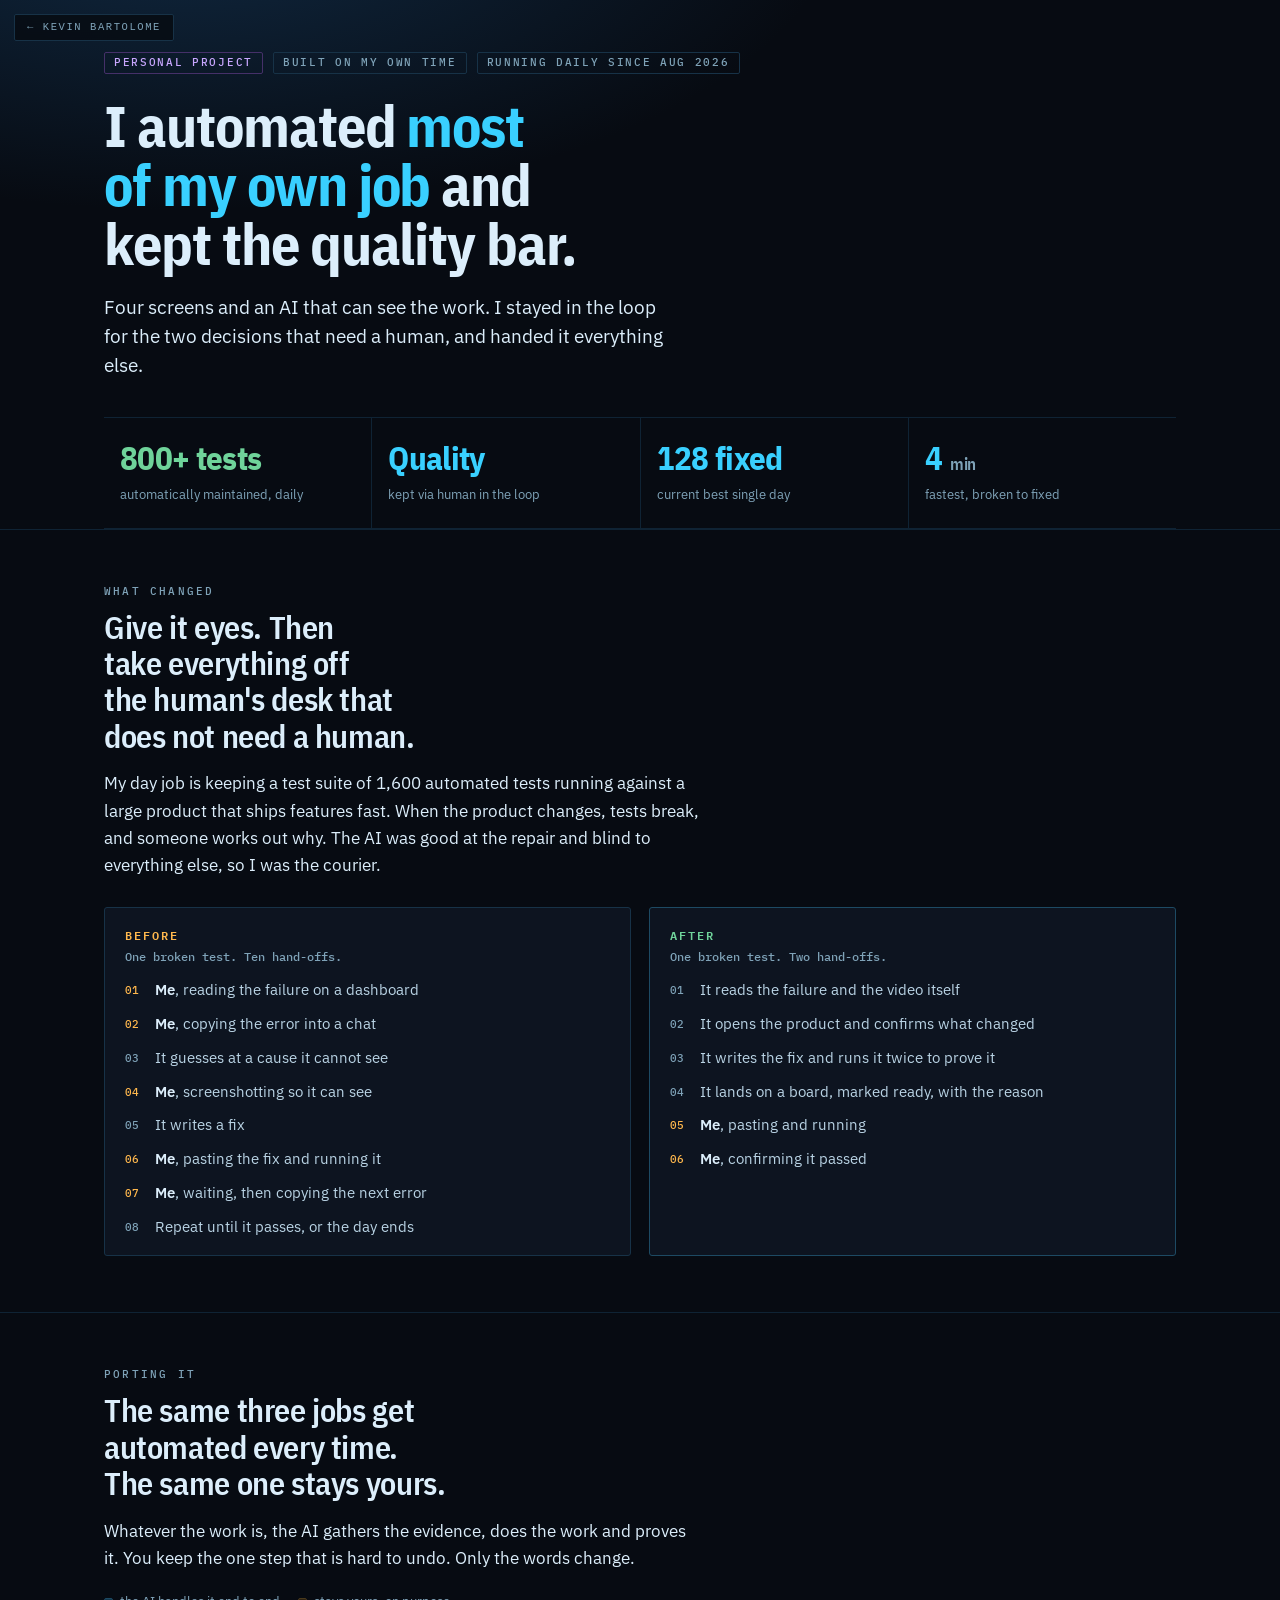
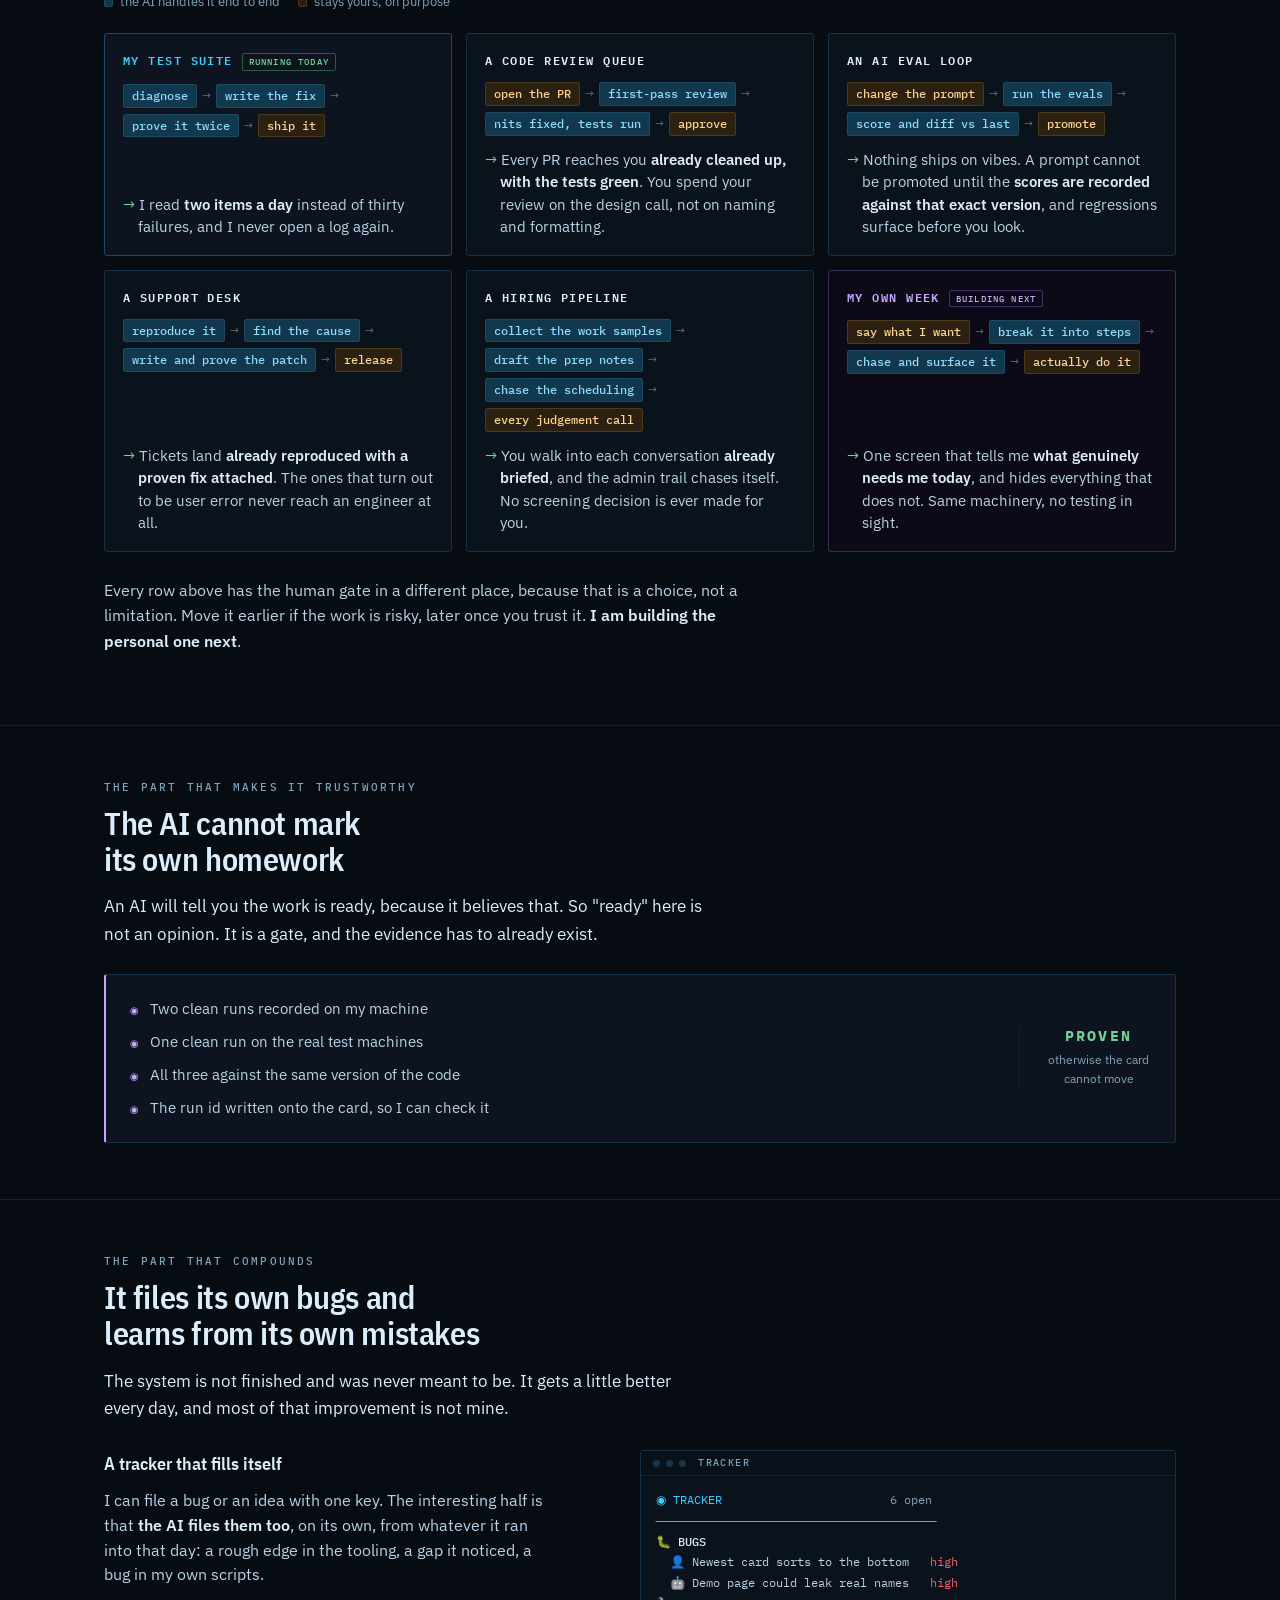
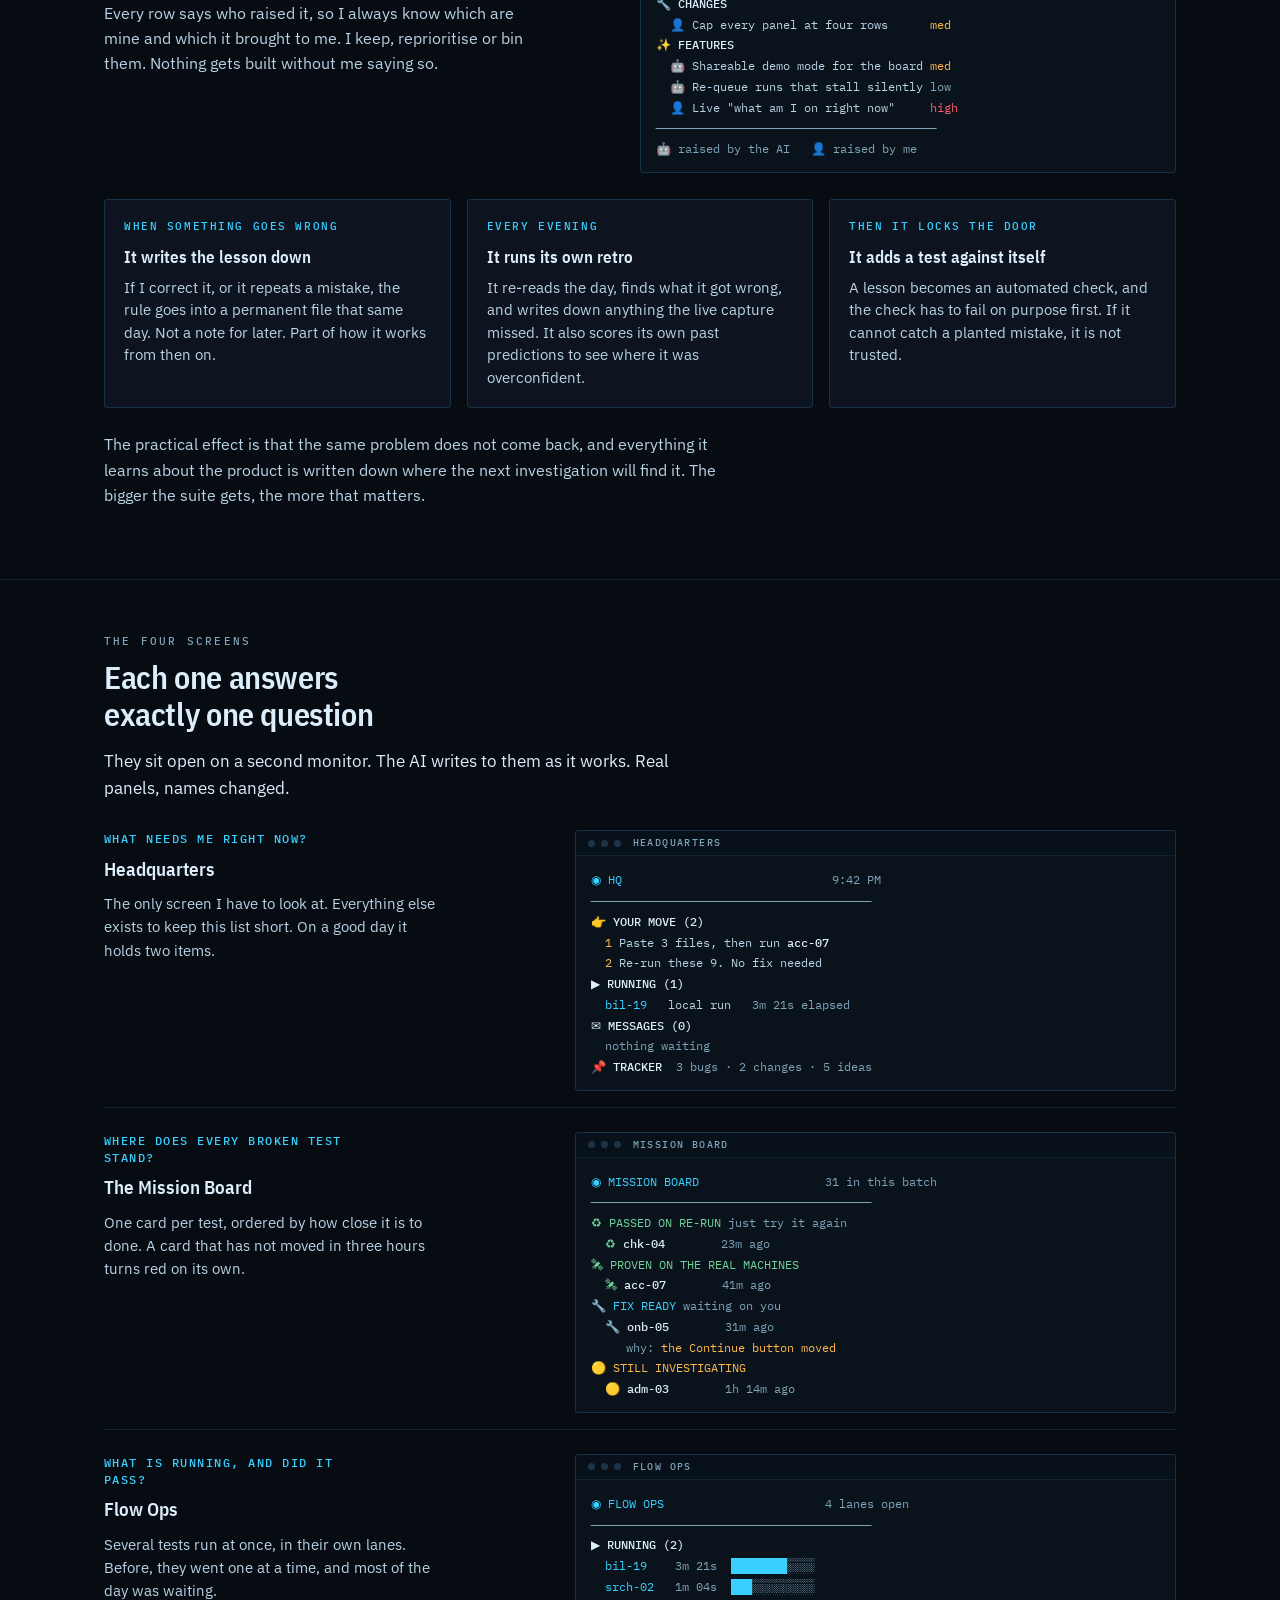
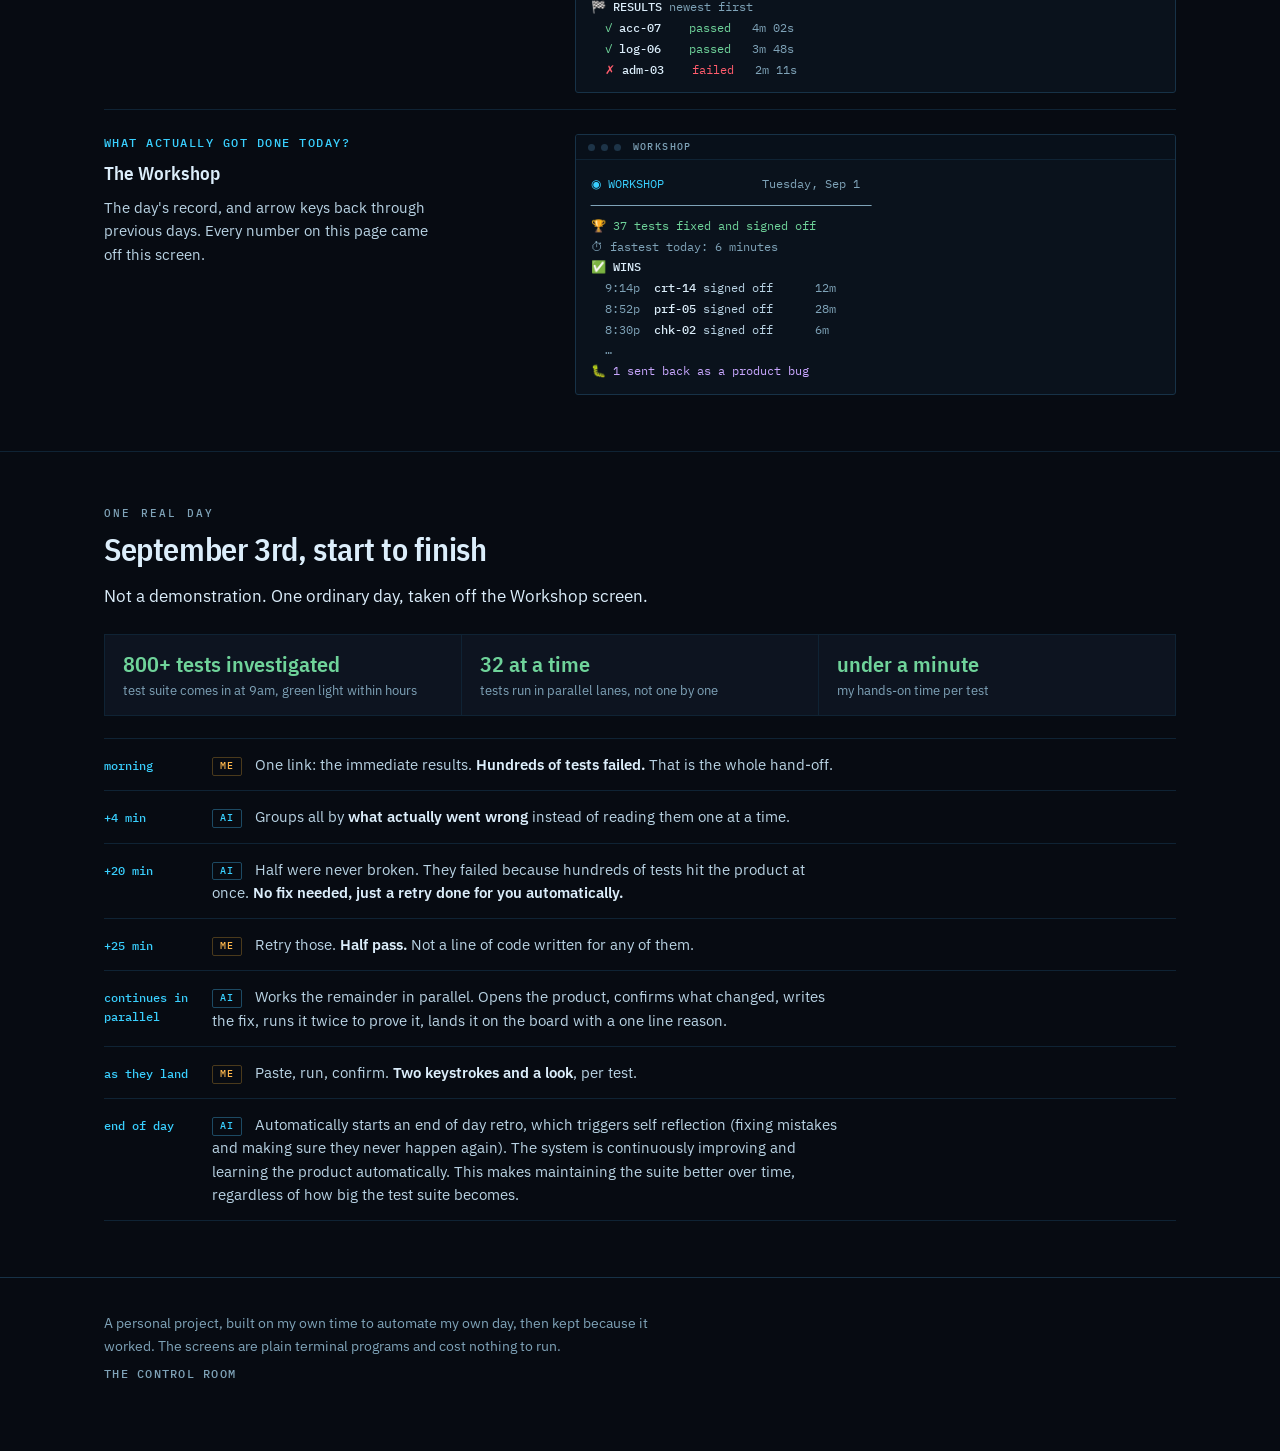
==== control-room/index.html @ 82ce994a "Add files via upload" ====
<!doctype html>
<html lang="en">
<head>
<meta charset="utf-8">
<meta name="viewport" content="width=device-width,initial-scale=1">
<meta name="description" content="How Kevin Bartolome automated most of his daily work with an AI while keeping a human gate on quality.">
<title>The Control Room</title>
<link rel="preconnect" href="https://fonts.googleapis.com">
<link rel="preconnect" href="https://fonts.gstatic.com" crossorigin>
<link rel="stylesheet" href="https://fonts.googleapis.com/css2?family=IBM+Plex+Mono:wght@400;500;600&family=IBM+Plex+Sans+Condensed:wght@500;600;700&family=IBM+Plex+Sans:wght@400;500;600&display=swap">
<style>
:root{
  --ground:#070b12; --panel:#0d1420; --panel2:#0a121c; --line:#173247; --line2:#0f2334;
  --cyan:#39d0ff; --fg:#dceefb; --body:#b9d3e4; --dim:#7fa3b8;
  --green:#6fd39a; --amber:#ffb84d; --red:#ff5c6c; --violet:#c9a7ff;
  --display:"IBM Plex Sans Condensed","Segoe UI Semibold",system-ui,sans-serif;
  --sans:"IBM Plex Sans","Segoe UI",system-ui,sans-serif;
  --mono:"IBM Plex Mono",ui-monospace,Consolas,monospace;
  --wide:1120px;
}
*{box-sizing:border-box}
@media (prefers-reduced-motion:reduce){*{animation:none!important;transition:none!important}}
body{margin:0; background:var(--ground); color:var(--body); font:400 16px/1.6 var(--sans);
  background-image:radial-gradient(1100px 500px at 14% -10%,#102942 0%,rgba(7,11,18,0) 60%);
  background-repeat:no-repeat; background-attachment:fixed; -webkit-font-smoothing:antialiased}
.wide{max-width:var(--wide); margin-inline:auto; padding-inline:24px}
h1,h2,h3{font-family:var(--display); color:var(--fg); margin:0; text-wrap:balance}
a{color:var(--cyan)} a:focus-visible{outline:2px solid var(--cyan); outline-offset:3px}
p{margin:0 0 14px; max-width:64ch}
strong{color:var(--fg); font-weight:600}

/* ---------- masthead ---------- */
.mast{padding:52px 0 0}
.tagrow{display:flex; flex-wrap:wrap; gap:10px; margin:0 0 22px}
.tag{font:500 10.5px/1.9 var(--mono); letter-spacing:.16em; text-transform:uppercase;
  border:1px solid var(--line); border-radius:2px; padding:0 9px; color:var(--dim)}
.tag.own{color:var(--violet); border-color:#453069}
h1{font-weight:700; font-size:clamp(36px,6.6vw,58px); line-height:1.02; letter-spacing:-.018em; max-width:19ch}
h1 em{font-style:normal; color:var(--cyan)}
.deck{margin:20px 0 0; font-size:18.5px; line-height:1.55; color:var(--fg); max-width:52ch}

/* ---------- headline numbers ---------- */
.figures{display:grid; grid-template-columns:repeat(4,1fr); gap:1px; margin:38px 0 0;
  background:var(--line2); border-block:1px solid var(--line2)}
.figures div{background:var(--ground); padding:22px 16px 24px}
.figures b{display:block; font:700 clamp(23px,2.9vw,33px)/1.08 var(--display); color:var(--cyan);
  font-variant-numeric:tabular-nums; letter-spacing:-.02em; text-wrap:balance}
.figures b i{font-style:normal; font-size:.5em; color:var(--dim); font-weight:600; margin-left:2px}
.figures span{display:block; margin-top:10px; font-size:12.5px; line-height:1.4; color:var(--dim); max-width:24ch}
.figures .hi b{color:var(--green)}

section{padding:56px 0; border-top:1px solid var(--line2)}
.kicker{font:500 11px/1 var(--mono); letter-spacing:.2em; text-transform:uppercase; color:var(--dim); margin:0 0 12px}
h2{font-weight:600; font-size:clamp(24px,3.5vw,32px); line-height:1.14; margin:0 0 16px; letter-spacing:-.012em; max-width:24ch}
.sub{font-size:17px; color:var(--fg); max-width:60ch; margin:0 0 4px}

/* ---------- relay ---------- */
.relay{display:grid; grid-template-columns:repeat(auto-fit,minmax(300px,1fr)); gap:18px; margin-top:28px}
.lane{border:1px solid var(--line); border-radius:3px; background:var(--panel); padding:18px 20px 6px; min-width:0}
.lane.now{border-color:#1d4a63}
.lane h3{font:600 12px/1.6 var(--mono); letter-spacing:.16em; text-transform:uppercase; margin:0}
.lane.then h3{color:var(--amber)} .lane.now h3{color:var(--green)}
.lane .tally{font:500 12px/1 var(--mono); color:var(--dim); margin:6px 0 16px}
ol.steps{list-style:none; margin:0; padding:0; counter-reset:s}
ol.steps li{counter-increment:s; display:block; padding:0 0 12px 30px; font-size:14.5px;
  line-height:1.5; text-indent:-30px}
ol.steps li::before{content:counter(s,decimal-leading-zero); display:inline-block; width:30px;
  text-indent:0; font:500 10.5px/1.5 var(--mono); color:var(--dim); vertical-align:1px}
ol.steps li.human::before{color:var(--amber)}
ol.steps li b{color:var(--fg); font-weight:600}

/* ---------- watchers ---------- */
.watchers{display:grid; gap:16px; margin-top:26px}
.watcher{display:grid; grid-template-columns:minmax(230px,.85fr) minmax(330px,1.15fr); gap:26px;
  align-items:start; border-top:1px solid var(--line2); padding-top:24px}
.watcher:first-child{border-top:0; padding-top:2px}
.wtext .q{font:500 11.5px/1.5 var(--mono); letter-spacing:.13em; text-transform:uppercase; color:var(--cyan); margin:0 0 6px}
.wtext h3{margin:0 0 8px; font-size:19px; font-weight:600}
.wtext p{font-size:15px; line-height:1.55; margin:0; color:var(--body); max-width:38ch}

.term{background:var(--panel2); border:1px solid var(--line); border-radius:3px; overflow:hidden; min-width:0}
.term .chrome{display:flex; align-items:center; gap:6px; padding:7px 12px; border-bottom:1px solid var(--line2); background:#08101a}
.term .dot{width:7px; height:7px; border-radius:50%; background:#1d3448}
.term .chrome span{margin-left:6px; font:500 10px/1 var(--mono); letter-spacing:.14em; text-transform:uppercase; color:var(--dim)}
.term pre{margin:0; padding:13px 15px; overflow-x:auto; font:400 12.2px/1.7 var(--mono); color:var(--body); white-space:pre}
.c{color:var(--cyan)} .g{color:var(--green)} .a{color:var(--amber)} .r{color:var(--red)}
.v{color:var(--violet)} .d{color:var(--dim)} .w{color:var(--fg); font-weight:500}

/* ---------- day ---------- */
.stat3{display:grid; grid-template-columns:repeat(3,1fr); gap:1px; background:var(--line2);
  border:1px solid var(--line2); margin:24px 0 6px}
.stat3 div{background:var(--panel); padding:16px 18px}
.stat3 b{display:block; font:600 22px/1.15 var(--display); color:var(--green); font-variant-numeric:tabular-nums; text-wrap:balance}
.stat3 span{display:block; margin-top:5px; font-size:12.5px; line-height:1.4; color:var(--dim)}
.day{margin-top:22px; border-top:1px solid var(--line2)}
.day .row{display:grid; grid-template-columns:88px 1fr; gap:20px; padding:14px 0;
  border-bottom:1px solid var(--line2); align-items:baseline}
.day time{font:500 12px/1.55 var(--mono); color:var(--cyan); font-variant-numeric:tabular-nums}
.day .what{font-size:15px; line-height:1.55; max-width:70ch}
.day .what b{color:var(--fg); font-weight:600}
.who{display:inline-block; font:500 9.5px/1.75 var(--mono); letter-spacing:.12em; text-transform:uppercase;
  border:1px solid var(--line); border-radius:2px; padding:0 7px; margin-right:9px; color:var(--dim); vertical-align:1px}
.who.k{color:var(--amber); border-color:#4a3a1c} .who.ai{color:var(--cyan); border-color:#1d4a63}

/* ---------- gate ---------- */
.gate{display:grid; grid-template-columns:1fr auto; gap:26px; align-items:center; margin-top:26px;
  border:1px solid var(--line); border-left:2px solid var(--violet); border-radius:3px;
  background:var(--panel); padding:22px 24px}
.gate ul{list-style:none; margin:0; padding:0; display:grid; gap:9px}
.gate li{display:flex; gap:11px; align-items:baseline; font-size:15px}
.gate li::before{content:"◉"; color:var(--violet); font-size:10px}
.gate .verdict{text-align:center; border-left:1px solid var(--line2); padding-left:26px}
.gate .verdict b{display:block; font:700 15px/1 var(--mono); letter-spacing:.14em; color:var(--green)}
.gate .verdict span{display:block; margin-top:8px; font-size:11.5px; color:var(--dim); max-width:15ch}

/* ---------- compounding loop ---------- */
.loop{display:grid; grid-template-columns:repeat(auto-fit,minmax(230px,1fr)); gap:16px; margin-top:26px}
.loop div{border:1px solid var(--line); border-radius:3px; background:var(--panel); padding:18px 19px; min-width:0}
.loop .n{font:500 10.5px/1.7 var(--mono); letter-spacing:.15em; text-transform:uppercase; color:var(--cyan); display:block; margin-bottom:8px}
.loop h3{font-size:16.5px; font-weight:600; margin:0 0 7px}
.loop p{font-size:14.5px; line-height:1.55; margin:0; max-width:none}
.split{display:grid; grid-template-columns:minmax(280px,1fr) minmax(340px,1.05fr); gap:26px; align-items:start; margin-top:28px}
.split .p p{font-size:15.5px; max-width:44ch}
.split .p p:last-child{margin-bottom:0}
.split .p h3{font-size:18px; font-weight:600; margin:0 0 9px}

/* ---------- porting cards ---------- */
.legend{display:flex; flex-wrap:wrap; gap:8px 18px; align-items:center; margin:20px 0 0;
  font-size:13px; color:var(--dim)}
.legend b{display:inline-flex; align-items:center; gap:7px; font-weight:400; color:var(--dim)}
.legend i{width:9px; height:9px; border-radius:2px; font-style:normal}
.legend .ai{background:#12384d; border:1px solid #1d4a63}
.legend .me{background:#2c2110; border:1px solid #4a3a1c}
.port{display:grid; grid-template-columns:repeat(auto-fit,minmax(320px,1fr)); gap:14px; margin-top:20px}
.pc{border:1px solid var(--line); border-radius:3px; background:var(--panel2);
  padding:17px 18px 16px; display:flex; flex-direction:column; gap:13px; min-width:0}
.pc.mine{background:var(--panel); border-color:#1d4a63}
.pc.plan{background:#0c0a16; border-color:#3a2b57}
.pc .role{display:flex; flex-wrap:wrap; align-items:baseline; gap:9px;
  font:600 12px/1.5 var(--mono); letter-spacing:.12em; text-transform:uppercase; color:var(--fg)}
.pc.mine .role{color:var(--cyan)} .pc.plan .role{color:var(--violet)}
.pc .badge{font:500 9px/1.75 var(--mono); letter-spacing:.13em; text-transform:uppercase;
  border-radius:2px; padding:0 6px; border:1px solid var(--line); color:var(--dim)}
.pc.mine .badge{color:var(--green); border-color:#2a5c45}
.pc.plan .badge{color:var(--violet); border-color:#453069}
.chain2{display:flex; flex-wrap:wrap; align-items:center; gap:6px 5px}
.chip{font:500 11.5px/1.9 var(--mono); border-radius:2px; padding:0 8px; white-space:nowrap}
.chip.ai{background:#12384d; border:1px solid #1d4a63; color:#8fdcff}
.chip.me{background:#2c2110; border:1px solid #4a3a1c; color:#ffd591}
.arw{color:var(--dim); font-size:11px; opacity:.7}
.gain{display:block; font-size:14.5px; line-height:1.55; color:var(--body); margin:auto 0 0;
  max-width:none; text-indent:-15px; padding-left:15px}
.gain::before{content:"\2192\00a0"; color:var(--green)}
.gain b{color:var(--fg); font-weight:600}

footer{border-top:1px solid var(--line); padding:34px 0 60px}
footer p{font-size:14px; color:var(--dim); max-width:70ch; margin:0 0 8px}
footer .sig{font:500 11.5px/1.6 var(--mono); letter-spacing:.11em; text-transform:uppercase}
@media (max-width:760px){
  .watcher{grid-template-columns:1fr; gap:14px} .wtext p{max-width:none}
  .figures{grid-template-columns:repeat(2,1fr)} section{padding:42px 0}
  .gate{grid-template-columns:1fr} .gate .verdict{border-left:0; border-top:1px solid var(--line2); padding:18px 0 0; text-align:left}
  .stat3{grid-template-columns:1fr} .day .row{grid-template-columns:74px 1fr; gap:14px}
  .split{grid-template-columns:1fr; gap:16px} .split .p p{max-width:none}
}
</style>
</head>
<body>
<a href="/" style="position:fixed;top:0;left:0;z-index:99;margin:14px;padding:7px 12px;font:500 10.5px/1 ui-monospace,Consolas,monospace;letter-spacing:.15em;text-transform:uppercase;color:#7fa3b8;background:rgba(7,11,18,.82);border:1px solid #173247;border-radius:2px;text-decoration:none;backdrop-filter:blur(6px)">&larr; Kevin Bartolome</a>
<header class="mast">
  <div class="wide">
    <div class="tagrow">
      <span class="tag own">Personal project</span>
      <span class="tag">Built on my own time</span>
      <span class="tag">Running daily since Aug 2026</span>
    </div>
    <h1>I automated <em>most of my own job</em> and kept the quality bar.</h1>
    <p class="deck">Four screens and an AI that can see the work. I stayed in the loop for the two
    decisions that need a human, and handed it everything else.</p>
    <div class="figures">
      <div class="hi"><b>800+ tests</b><span>automatically maintained, daily</span></div>
      <div><b>Quality</b><span>kept via human in the loop</span></div>
      <div><b>128 fixed</b><span>current best single day</span></div>
      <div><b>4 <i>min</i></b><span>fastest, broken to fixed</span></div>
    </div>
  </div>
</header>

<main>

<section>
  <div class="wide">
    <p class="kicker">What changed</p>
    <h2>Give it eyes. Then take everything off the human's desk that does not need a human.</h2>
    <p class="sub">My day job is keeping a test suite of 1,600 automated tests running against a large product that ships features fast. When the
    product changes, tests break, and someone works out why. The AI was good at the repair and blind to
    everything else, so I was the courier.</p>
    <div class="relay">
      <div class="lane then">
        <h3>Before</h3>
        <p class="tally">One broken test. Ten hand-offs.</p>
        <ol class="steps">
          <li class="human"><b>Me</b>, reading the failure on a dashboard</li>
          <li class="human"><b>Me</b>, copying the error into a chat</li>
          <li>It guesses at a cause it cannot see</li>
          <li class="human"><b>Me</b>, screenshotting so it can see</li>
          <li>It writes a fix</li>
          <li class="human"><b>Me</b>, pasting the fix and running it</li>
          <li class="human"><b>Me</b>, waiting, then copying the next error</li>
          <li>Repeat until it passes, or the day ends</li>
        </ol>
      </div>
      <div class="lane now">
        <h3>After</h3>
        <p class="tally">One broken test. Two hand-offs.</p>
        <ol class="steps">
          <li>It reads the failure and the video itself</li>
          <li>It opens the product and confirms what changed</li>
          <li>It writes the fix and runs it twice to prove it</li>
          <li>It lands on a board, marked ready, with the reason</li>
          <li class="human"><b>Me</b>, pasting and running</li>
          <li class="human"><b>Me</b>, confirming it passed</li>
        </ol>
      </div>
    </div>
  </div>
</section>

<section>
  <div class="wide">
    <p class="kicker">Porting it</p>
    <h2>The same three jobs get automated every time. The same one stays yours.</h2>
    <p class="sub">Whatever the work is, the AI gathers the evidence, does the work and proves it. You keep
    the one step that is hard to undo. Only the words change.</p>
    <div class="legend">
      <b><i class="ai"></i> the AI handles it end to end</b>
      <b><i class="me"></i> stays yours, on purpose</b>
    </div>
    <div class="port">

      <div class="pc mine">
        <div class="role">My test suite <span class="badge">running today</span></div>
        <div class="chain2">
          <span class="chip ai">diagnose</span><span class="arw">&rarr;</span>
          <span class="chip ai">write the fix</span><span class="arw">&rarr;</span>
          <span class="chip ai">prove it twice</span><span class="arw">&rarr;</span>
          <span class="chip me">ship it</span>
        </div>
        <p class="gain">I read <b>two items a day</b> instead of thirty failures, and I never open a log
        again.</p>
      </div>

      <div class="pc">
        <div class="role">A code review queue</div>
        <div class="chain2">
          <span class="chip me">open the PR</span><span class="arw">&rarr;</span>
          <span class="chip ai">first-pass review</span><span class="arw">&rarr;</span>
          <span class="chip ai">nits fixed, tests run</span><span class="arw">&rarr;</span>
          <span class="chip me">approve</span>
        </div>
        <p class="gain">Every PR reaches you <b>already cleaned up, with the tests green</b>. You spend
        your review on the design call, not on naming and formatting.</p>
      </div>

      <div class="pc">
        <div class="role">An AI eval loop</div>
        <div class="chain2">
          <span class="chip me">change the prompt</span><span class="arw">&rarr;</span>
          <span class="chip ai">run the evals</span><span class="arw">&rarr;</span>
          <span class="chip ai">score and diff vs last</span><span class="arw">&rarr;</span>
          <span class="chip me">promote</span>
        </div>
        <p class="gain">Nothing ships on vibes. A prompt cannot be promoted until the <b>scores are
        recorded against that exact version</b>, and regressions surface before you look.</p>
      </div>

      <div class="pc">
        <div class="role">A support desk</div>
        <div class="chain2">
          <span class="chip ai">reproduce it</span><span class="arw">&rarr;</span>
          <span class="chip ai">find the cause</span><span class="arw">&rarr;</span>
          <span class="chip ai">write and prove the patch</span><span class="arw">&rarr;</span>
          <span class="chip me">release</span>
        </div>
        <p class="gain">Tickets land <b>already reproduced with a proven fix attached</b>. The ones that
        turn out to be user error never reach an engineer at all.</p>
      </div>

      <div class="pc">
        <div class="role">A hiring pipeline</div>
        <div class="chain2">
          <span class="chip ai">collect the work samples</span><span class="arw">&rarr;</span>
          <span class="chip ai">draft the prep notes</span><span class="arw">&rarr;</span>
          <span class="chip ai">chase the scheduling</span><span class="arw">&rarr;</span>
          <span class="chip me">every judgement call</span>
        </div>
        <p class="gain">You walk into each conversation <b>already briefed</b>, and the admin trail chases
        itself. No screening decision is ever made for you.</p>
      </div>

      <div class="pc plan">
        <div class="role">My own week <span class="badge">building next</span></div>
        <div class="chain2">
          <span class="chip me">say what I want</span><span class="arw">&rarr;</span>
          <span class="chip ai">break it into steps</span><span class="arw">&rarr;</span>
          <span class="chip ai">chase and surface it</span><span class="arw">&rarr;</span>
          <span class="chip me">actually do it</span>
        </div>
        <p class="gain">One screen that tells me <b>what genuinely needs me today</b>, and hides
        everything that does not. Same machinery, no testing in sight.</p>
      </div>

    </div>
    <p style="margin-top:26px">Every row above has the human gate in a different place, because that is a
    choice, not a limitation. Move it earlier if the work is risky, later once you trust it.
    <strong>I am building the personal one next</strong>.</p>
  </div>
</section>

<section>
  <div class="wide">
    <p class="kicker">The part that makes it trustworthy</p>
    <h2>The AI cannot mark its own homework</h2>
    <p class="sub">An AI will tell you the work is ready, because it believes that. So "ready" here is not
    an opinion. It is a gate, and the evidence has to already exist.</p>
    <div class="gate">
      <ul>
        <li>Two clean runs recorded on my machine</li>
        <li>One clean run on the real test machines</li>
        <li>All three against the same version of the code</li>
        <li>The run id written onto the card, so I can check it</li>
      </ul>
      <div class="verdict"><b>PROVEN</b><span>otherwise the card cannot move</span></div>
    </div>
  </div>
</section>

<section>
  <div class="wide">
    <p class="kicker">The part that compounds</p>
    <h2>It files its own bugs and learns from its own mistakes</h2>
    <p class="sub">The system is not finished and was never meant to be. It gets a little better every
    day, and most of that improvement is not mine.</p>

    <div class="split">
      <div class="p">
        <h3>A tracker that fills itself</h3>
        <p>I can file a bug or an idea with one key. The interesting half is that <strong>the AI files
        them too</strong>, on its own, from whatever it ran into that day: a rough edge in the tooling, a
        gap it noticed, a bug in my own scripts.</p>
        <p>Every row says who raised it, so I always know which are mine and which it brought to me. I
        keep, reprioritise or bin them. Nothing gets built without me saying so.</p>
      </div>
      <div class="term">
        <div class="chrome"><i class="dot"></i><i class="dot"></i><i class="dot"></i><span>Tracker</span></div>
<pre><span class="c">◉ TRACKER</span>                        <span class="d">6 open</span>
<span class="d">────────────────────────────────────────</span>
<span class="w">🐛 BUGS</span>
  <span class="a">👤</span> Newest card sorts to the bottom   <span class="r">high</span>
  <span class="v">🤖</span> Demo page could leak real names   <span class="r">high</span>
<span class="w">🔧 CHANGES</span>
  <span class="a">👤</span> Cap every panel at four rows      <span class="a">med</span>
<span class="w">✨ FEATURES</span>
  <span class="v">🤖</span> Shareable demo mode for the board <span class="a">med</span>
  <span class="v">🤖</span> Re-queue runs that stall silently <span class="d">low</span>
  <span class="a">👤</span> Live "what am I on right now"     <span class="r">high</span>
<span class="d">────────────────────────────────────────</span>
<span class="v">🤖</span> <span class="d">raised by the AI</span>   <span class="a">👤</span> <span class="d">raised by me</span></pre>
      </div>
    </div>

    <div class="loop">
      <div><span class="n">When something goes wrong</span>
        <h3>It writes the lesson down</h3>
        <p>If I correct it, or it repeats a mistake, the rule goes into a permanent file that same day.
        Not a note for later. Part of how it works from then on.</p></div>
      <div><span class="n">Every evening</span>
        <h3>It runs its own retro</h3>
        <p>It re-reads the day, finds what it got wrong, and writes down anything the live capture missed.
        It also scores its own past predictions to see where it was overconfident.</p></div>
      <div><span class="n">Then it locks the door</span>
        <h3>It adds a test against itself</h3>
        <p>A lesson becomes an automated check, and the check has to fail on purpose first. If it cannot
        catch a planted mistake, it is not trusted.</p></div>
    </div>

    <p style="margin-top:24px">The practical effect is that the same problem does not come back, and
    everything it learns about the product is written down where the next investigation will find it. The
    bigger the suite gets, the more that matters.</p>
  </div>
</section>

<section>
  <div class="wide">
    <p class="kicker">The four screens</p>
    <h2>Each one answers exactly one question</h2>
    <p class="sub">They sit open on a second monitor. The AI writes to them as it works. Real panels,
    names changed.</p>

    <div class="watchers">

      <div class="watcher">
        <div class="wtext">
          <p class="q">What needs me right now?</p>
          <h3>Headquarters</h3>
          <p>The only screen I have to look at. Everything else exists to keep this list short. On a good
          day it holds two items.</p>
        </div>
        <div class="term">
          <div class="chrome"><i class="dot"></i><i class="dot"></i><i class="dot"></i><span>Headquarters</span></div>
<pre><span class="c">◉ HQ</span>                              <span class="d">9:42 PM</span>
<span class="d">────────────────────────────────────────</span>
<span class="w">👉 YOUR MOVE (2)</span>
  <span class="a">1</span> Paste 3 files, then run <span class="w">acc-07</span>
  <span class="a">2</span> Re-run these 9. No fix needed
<span class="w">▶ RUNNING (1)</span>
  <span class="c">bil-19</span>   local run   <span class="d">3m 21s elapsed</span>
<span class="w">✉ MESSAGES (0)</span>
  <span class="d">nothing waiting</span>
<span class="w">📌 TRACKER</span>  <span class="d">3 bugs · 2 changes · 5 ideas</span></pre>
        </div>
      </div>

      <div class="watcher">
        <div class="wtext">
          <p class="q">Where does every broken test stand?</p>
          <h3>The Mission Board</h3>
          <p>One card per test, ordered by how close it is to done. A card that has not moved in three
          hours turns red on its own.</p>
        </div>
        <div class="term">
          <div class="chrome"><i class="dot"></i><i class="dot"></i><i class="dot"></i><span>Mission Board</span></div>
<pre><span class="c">◉ MISSION BOARD</span>                  <span class="d">31 in this batch</span>
<span class="d">────────────────────────────────────────</span>
<span class="g">♻ PASSED ON RE-RUN</span> <span class="d">just try it again</span>
  <span class="g">♻</span> <span class="w">chk-04</span>        <span class="d">23m ago</span>
<span class="g">🛰 PROVEN ON THE REAL MACHINES</span>
  <span class="g">🛰</span> <span class="w">acc-07</span>        <span class="d">41m ago</span>
<span class="c">🔧 FIX READY</span> <span class="d">waiting on you</span>
  <span class="c">🔧</span> <span class="w">onb-05</span>        <span class="d">31m ago</span>
     <span class="d">why:</span> <span class="a">the Continue button moved</span>
<span class="a">🟡 STILL INVESTIGATING</span>
  <span class="a">🟡</span> <span class="w">adm-03</span>        <span class="d">1h 14m ago</span></pre>
        </div>
      </div>

      <div class="watcher">
        <div class="wtext">
          <p class="q">What is running, and did it pass?</p>
          <h3>Flow Ops</h3>
          <p>Several tests run at once, in their own lanes. Before, they went one at a time, and most of
          the day was waiting.</p>
        </div>
        <div class="term">
          <div class="chrome"><i class="dot"></i><i class="dot"></i><i class="dot"></i><span>Flow Ops</span></div>
<pre><span class="c">◉ FLOW OPS</span>                       <span class="d">4 lanes open</span>
<span class="d">────────────────────────────────────────</span>
<span class="w">▶ RUNNING (2)</span>
  <span class="c">bil-19</span>    <span class="d">3m 21s</span>  <span class="c">████████</span><span class="d">░░░░</span>
  <span class="c">srch-02</span>   <span class="d">1m 04s</span>  <span class="c">███</span><span class="d">░░░░░░░░░</span>
<span class="w">🏁 RESULTS</span> <span class="d">newest first</span>
  <span class="g">✓</span> <span class="w">acc-07</span>    <span class="g">passed</span>   <span class="d">4m 02s</span>
  <span class="g">✓</span> <span class="w">log-06</span>    <span class="g">passed</span>   <span class="d">3m 48s</span>
  <span class="r">✗</span> <span class="w">adm-03</span>    <span class="r">failed</span>   <span class="d">2m 11s</span></pre>
        </div>
      </div>

      <div class="watcher">
        <div class="wtext">
          <p class="q">What actually got done today?</p>
          <h3>The Workshop</h3>
          <p>The day's record, and arrow keys back through previous days. Every number on this page came
          off this screen.</p>
        </div>
        <div class="term">
          <div class="chrome"><i class="dot"></i><i class="dot"></i><i class="dot"></i><span>Workshop</span></div>
<pre><span class="c">◉ WORKSHOP</span>              <span class="d">Tuesday, Sep 1</span>
<span class="d">────────────────────────────────────────</span>
<span class="g">🏆 37 tests fixed and signed off</span>
<span class="d">⏱ fastest today: 6 minutes</span>
<span class="w">✅ WINS</span>
  <span class="d">9:14p</span>  <span class="w">crt-14</span> signed off      <span class="d">12m</span>
  <span class="d">8:52p</span>  <span class="w">prf-05</span> signed off      <span class="d">28m</span>
  <span class="d">8:30p</span>  <span class="w">chk-02</span> signed off      <span class="d">6m</span>
  <span class="d">…</span>
<span class="v">🐛 1 sent back as a product bug</span></pre>
        </div>
      </div>

    </div>
  </div>
</section>

<section>
  <div class="wide">
    <p class="kicker">One real day</p>
    <h2>September 3rd, start to finish</h2>
    <p class="sub">Not a demonstration. One ordinary day, taken off the Workshop screen.</p>
    <div class="stat3">
      <div><b>800+ tests investigated </b><span>test suite comes in at 9am, green light within hours</span></div>
      <div><b>32 at a time</b><span>tests run in parallel lanes, not one by one</span></div>
      <div><b>under a minute</b><span>my hands-on time per test</span></div>
    </div>
    <div class="day">
      <div class="row"><time>morning</time><div class="what"><span class="who k">Me</span>
        One link: the immediate results. <b>Hundreds of tests failed.</b> That is the whole hand-off.</div></div>
      <div class="row"><time>+4 min</time><div class="what"><span class="who ai">AI</span>
        Groups all by <b>what actually went wrong</b> instead of reading them one at a time.
        </div></div>
      <div class="row"><time>+20 min</time><div class="what"><span class="who ai">AI</span>
        Half were never broken. They failed because hundreds of tests hit the product at once.
        <b>No fix needed, just a retry done for you automatically.</b></div></div>
      <div class="row"><time>+25 min</time><div class="what"><span class="who k">Me</span>
        Retry those. <b>Half pass.</b> Not a line of code written for any of them.</div></div>
      <div class="row"><time>continues in parallel</time><div class="what"><span class="who ai">AI</span>
        Works the remainder in parallel. Opens the product, confirms what changed, writes the fix, runs it
        twice to prove it, lands it on the board with a one line reason.</div></div>
      <div class="row"><time>as they land</time><div class="what"><span class="who k">Me</span>
        Paste, run, confirm. <b>Two keystrokes and a look</b>, per test.</div></div>
      <div class="row"><time>end of day</time><div class="what"><span class="who ai">AI</span>
        Automatically starts an end of day retro, which triggers self reflection (fixing mistakes and making sure they never happen again). The system is continuously improving and learning the product automatically. 
        This makes maintaining the suite better over time, regardless of how big the test suite becomes.</div></div>
    </div>
  </div>
</section>

</main>

<footer>
  <div class="wide">
    <p>A personal project, built on my own time to automate my own day, then kept because it worked. The
    screens are plain terminal programs and cost nothing to run.</p>
    <p class="sig">The Control Room</p>
  </div>
</footer>

</body>
</html>
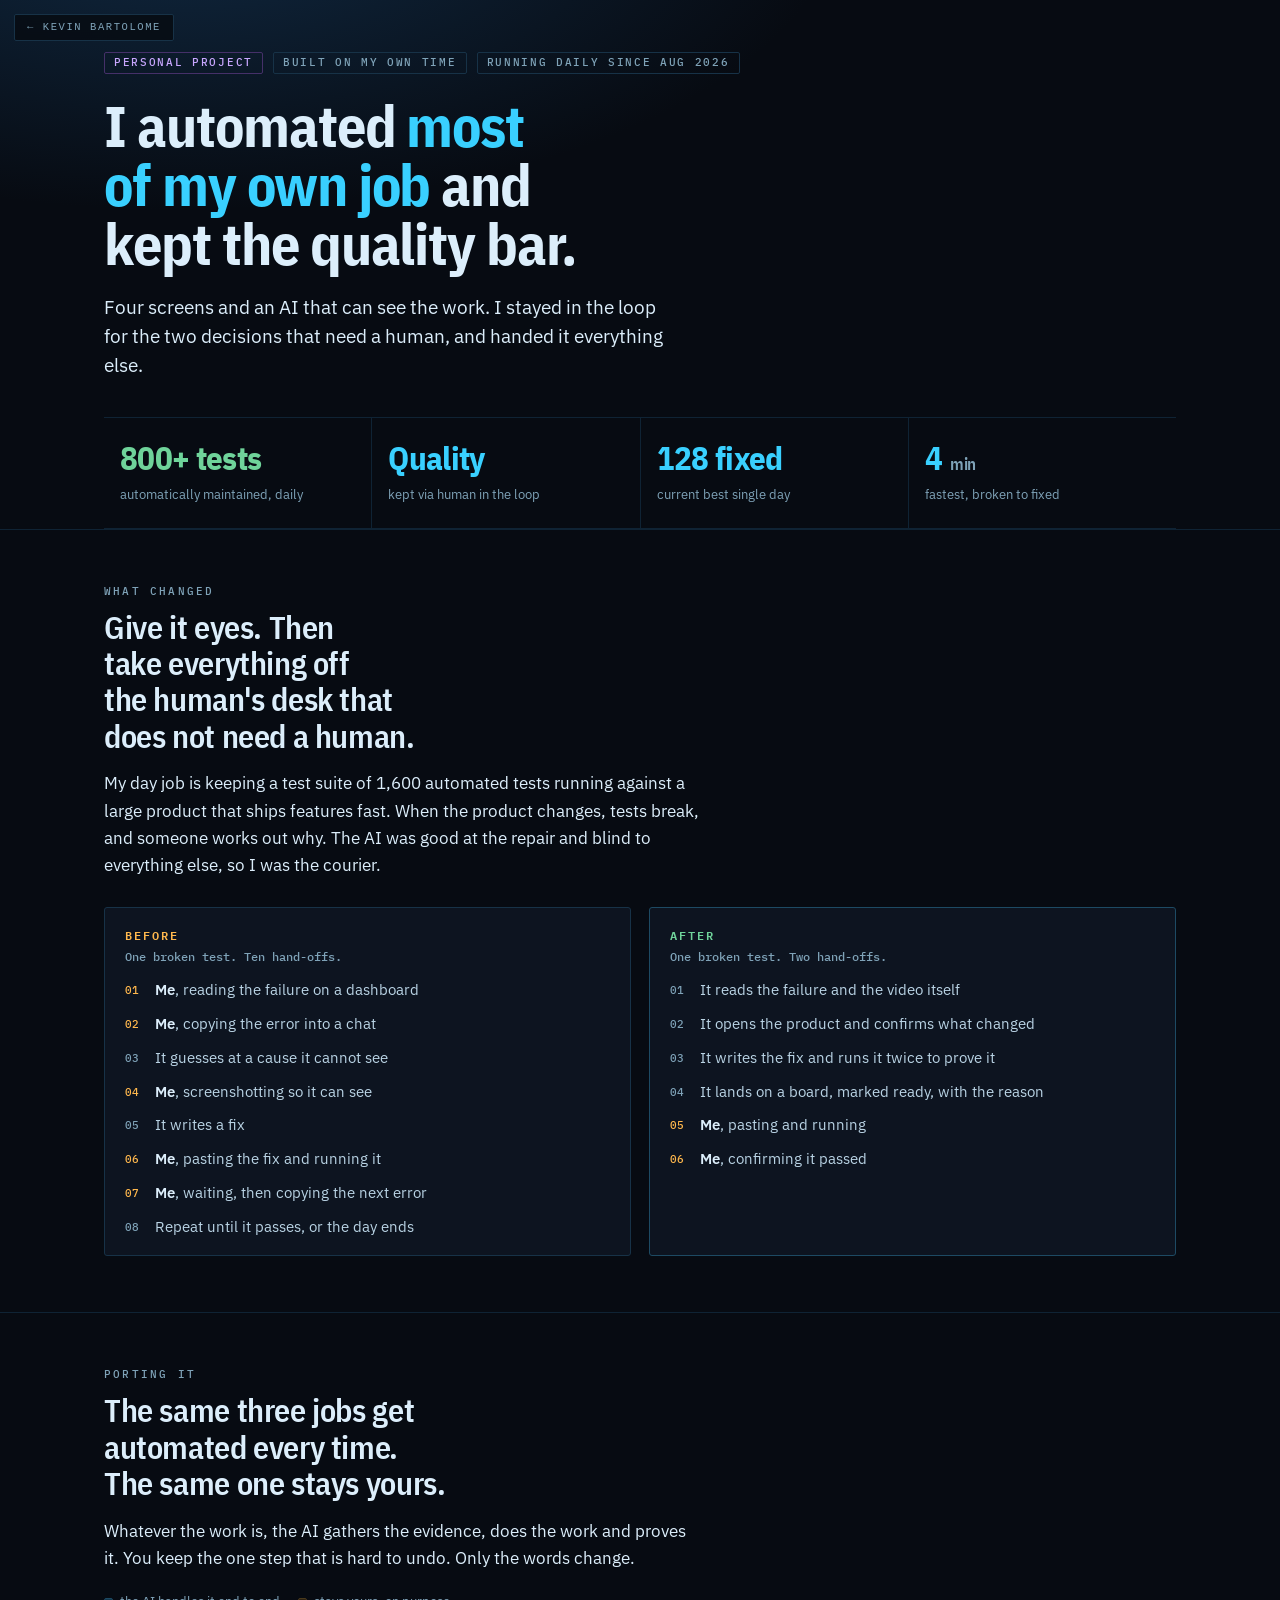
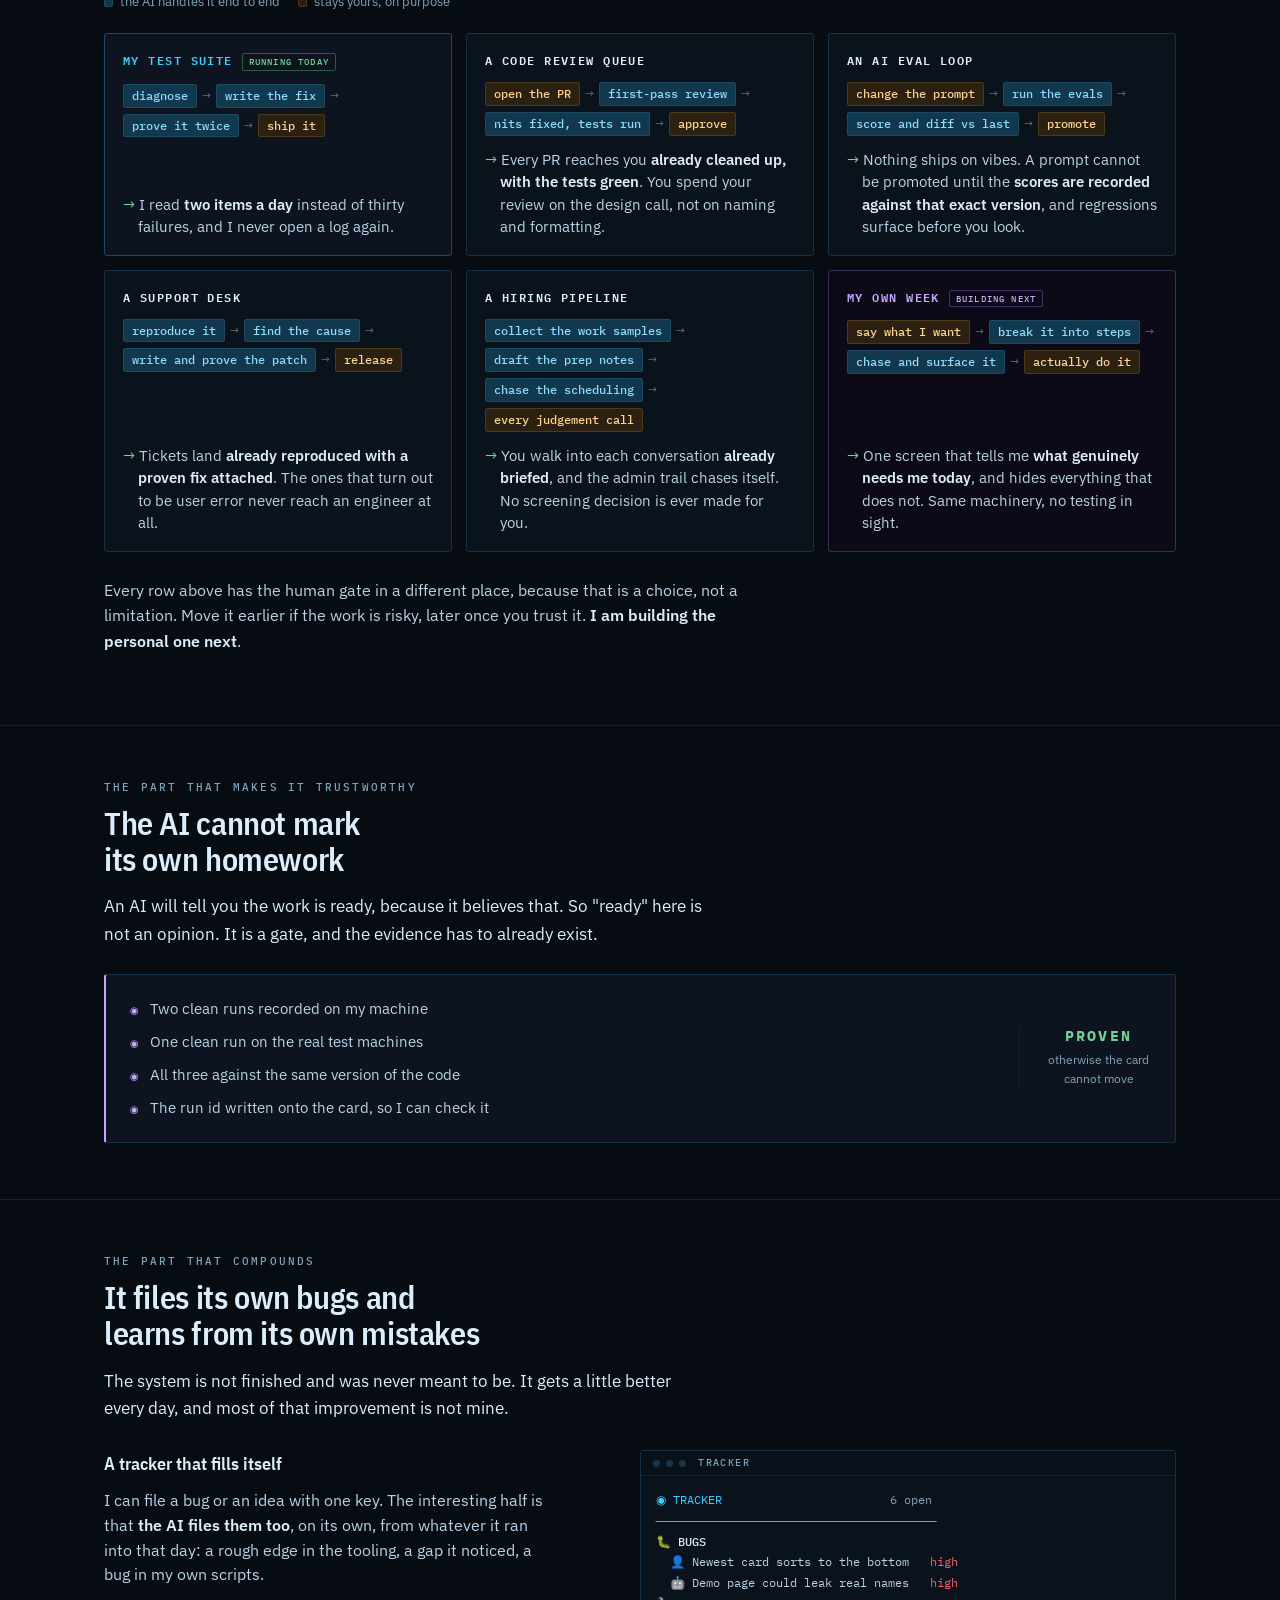
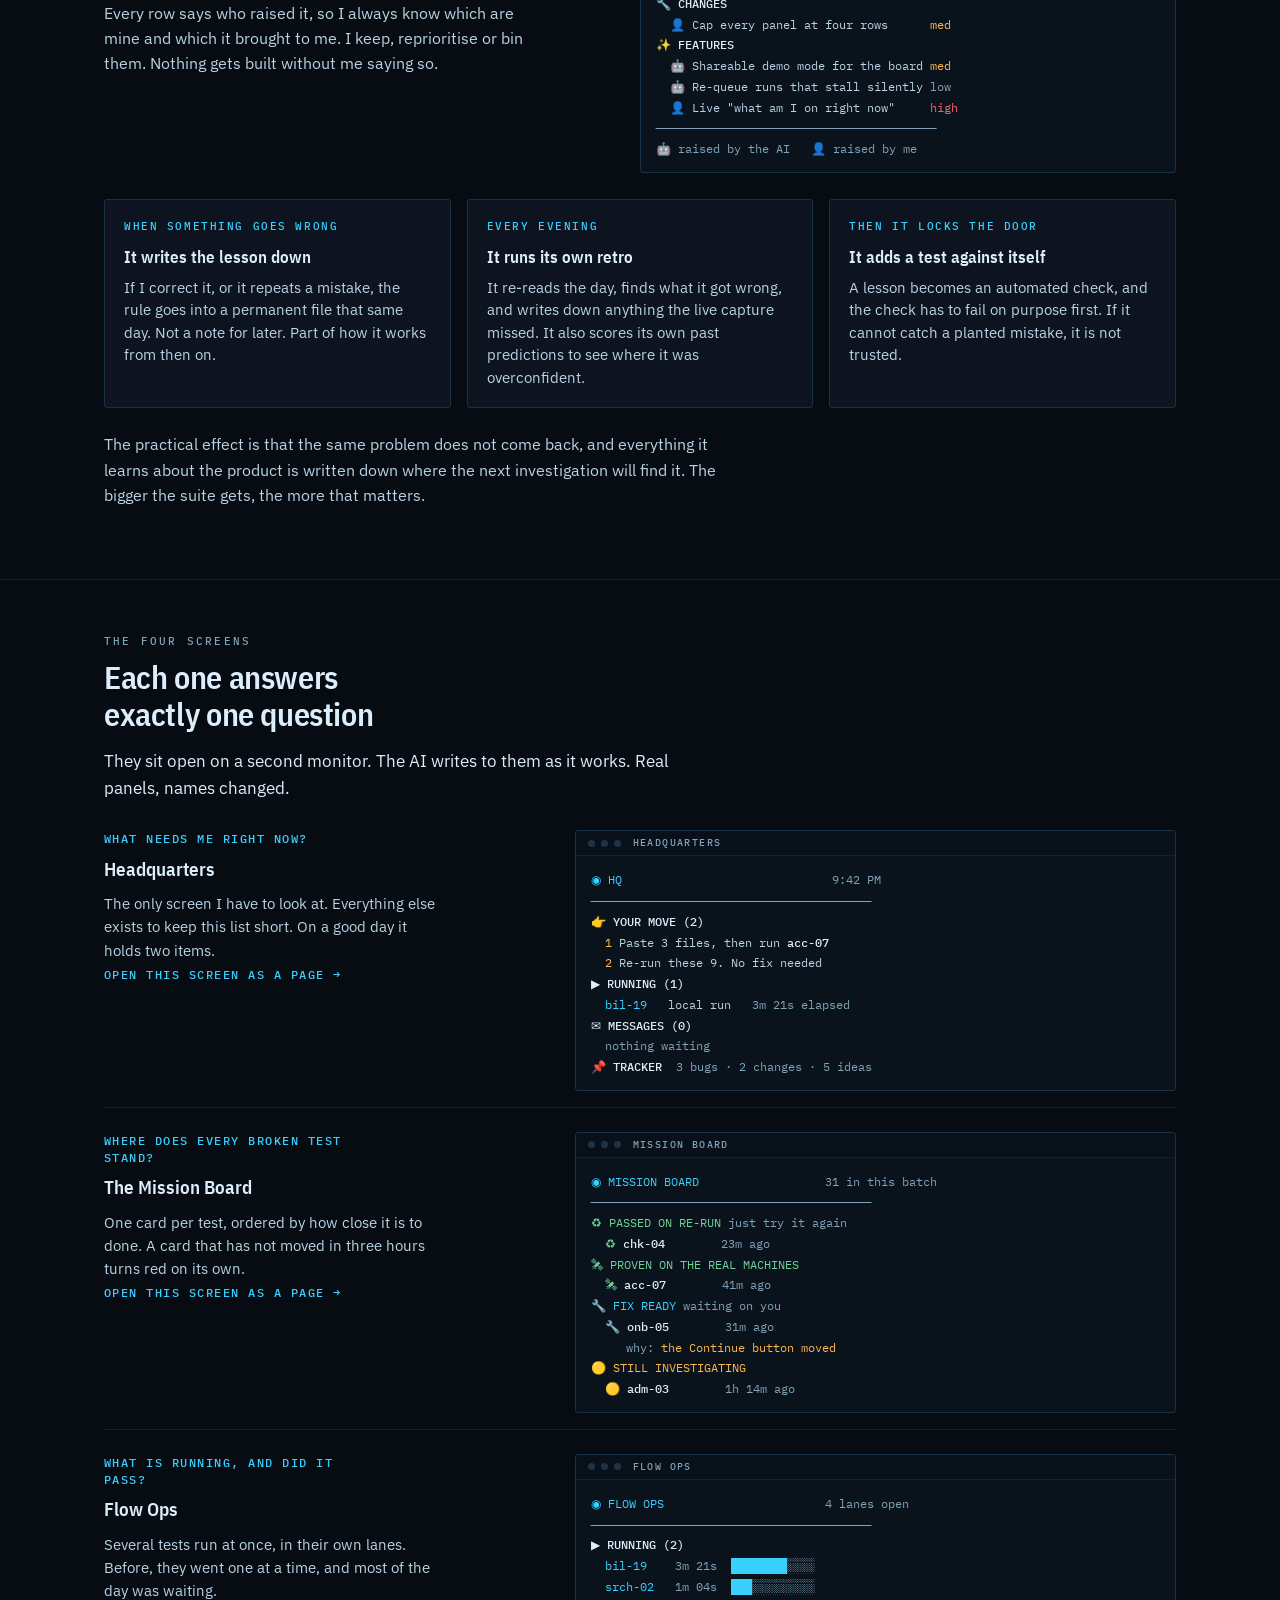
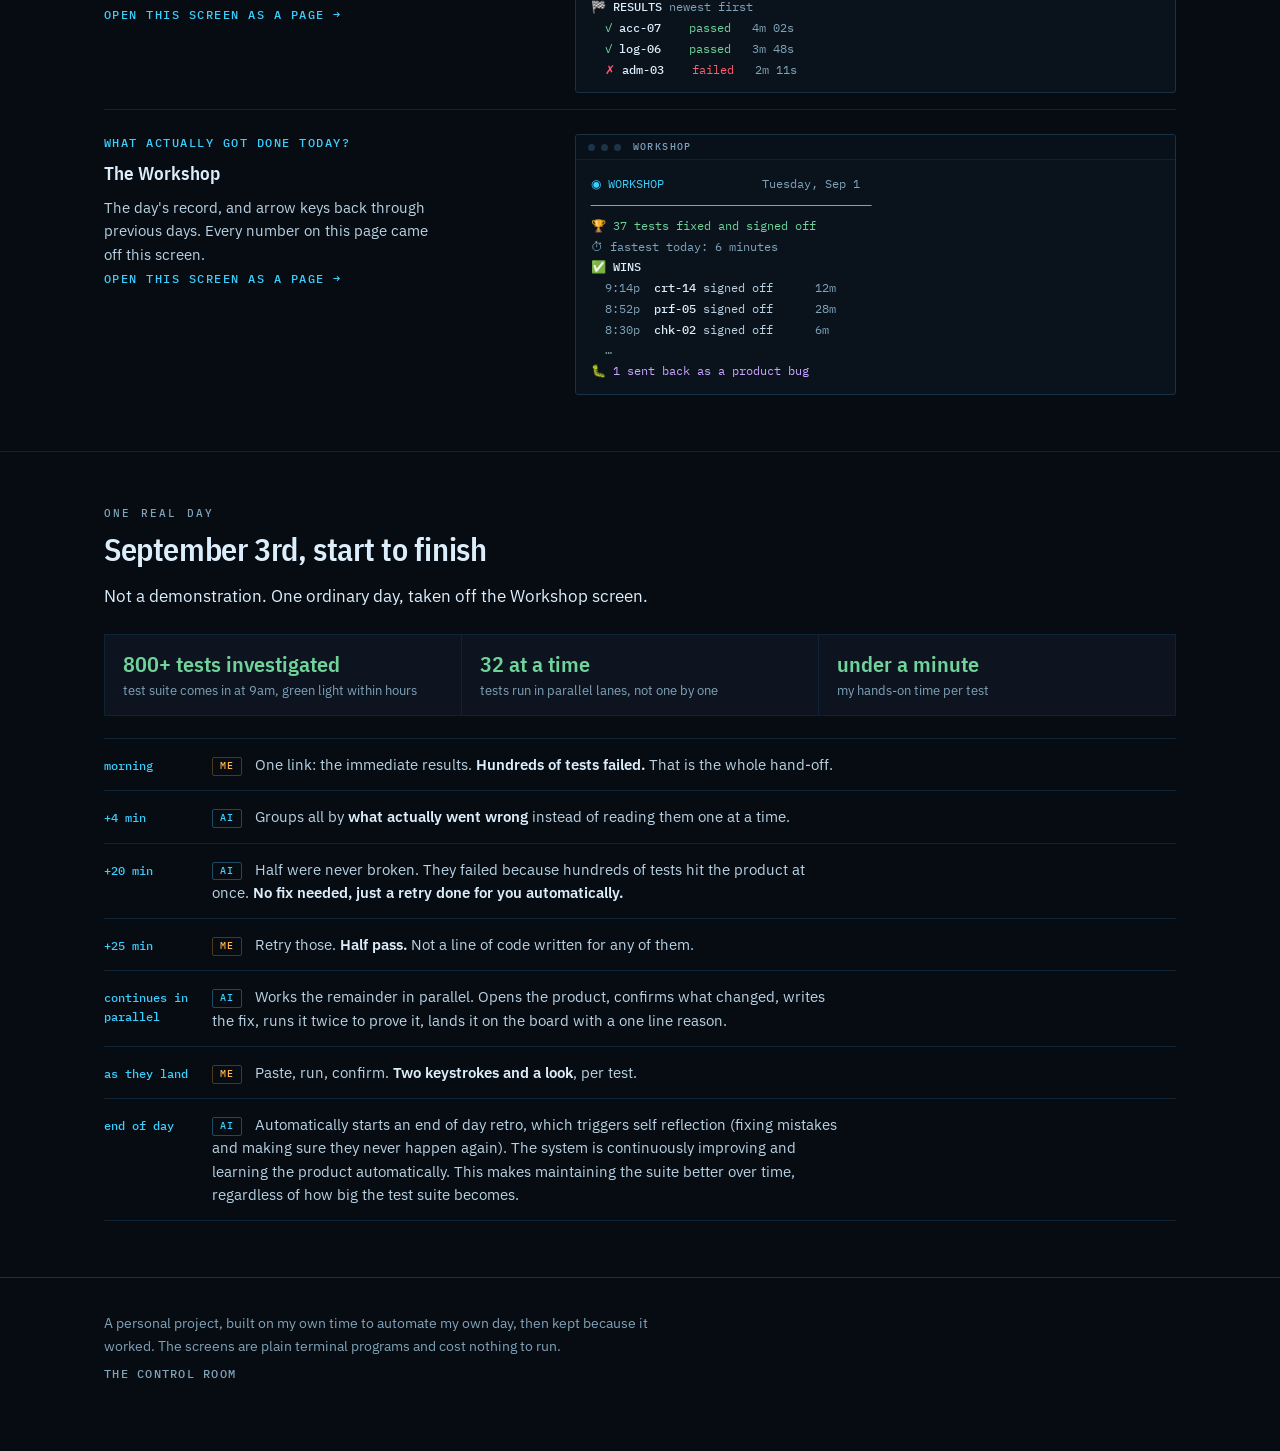
==== commit 27bd6290: "Add files via upload" ====
--- a/control-room/index.html
+++ b/control-room/index.html
@@ -102,6 +102,7 @@
   border:1px solid var(--line); border-radius:2px; padding:0 7px; margin-right:9px; color:var(--dim); vertical-align:1px}
 .who.k{color:var(--amber); border-color:#4a3a1c} .who.ai{color:var(--cyan); border-color:#1d4a63}
 
+.wgo{margin:12px 0 0} .wgo a{font:500 11.5px/1 var(--mono); letter-spacing:.13em; text-transform:uppercase; color:var(--cyan); text-decoration:none} .wgo a:hover{text-decoration:underline}
 /* ---------- gate ---------- */
 .gate{display:grid; grid-template-columns:1fr auto; gap:26px; align-items:center; margin-top:26px;
   border:1px solid var(--line); border-left:2px solid var(--violet); border-radius:3px;
@@ -405,6 +406,7 @@
           <h3>Headquarters</h3>
           <p>The only screen I have to look at. Everything else exists to keep this list short. On a good
           day it holds two items.</p>
+          <p class="wgo"><a href="https://kxvin1.github.io/hq">Open this screen as a page &rarr;</a></p>
         </div>
         <div class="term">
           <div class="chrome"><i class="dot"></i><i class="dot"></i><i class="dot"></i><span>Headquarters</span></div>
@@ -427,6 +429,7 @@
           <h3>The Mission Board</h3>
           <p>One card per test, ordered by how close it is to done. A card that has not moved in three
           hours turns red on its own.</p>
+          <p class="wgo"><a href="https://kxvin1.github.io/mission-board">Open this screen as a page &rarr;</a></p>
         </div>
         <div class="term">
           <div class="chrome"><i class="dot"></i><i class="dot"></i><i class="dot"></i><span>Mission Board</span></div>
@@ -450,6 +453,7 @@
           <h3>Flow Ops</h3>
           <p>Several tests run at once, in their own lanes. Before, they went one at a time, and most of
           the day was waiting.</p>
+          <p class="wgo"><a href="https://kxvin1.github.io/flow-ops">Open this screen as a page &rarr;</a></p>
         </div>
         <div class="term">
           <div class="chrome"><i class="dot"></i><i class="dot"></i><i class="dot"></i><span>Flow Ops</span></div>
@@ -471,6 +475,7 @@
           <h3>The Workshop</h3>
           <p>The day's record, and arrow keys back through previous days. Every number on this page came
           off this screen.</p>
+          <p class="wgo"><a href="https://kxvin1.github.io/workshop">Open this screen as a page &rarr;</a></p>
         </div>
         <div class="term">
           <div class="chrome"><i class="dot"></i><i class="dot"></i><i class="dot"></i><span>Workshop</span></div>
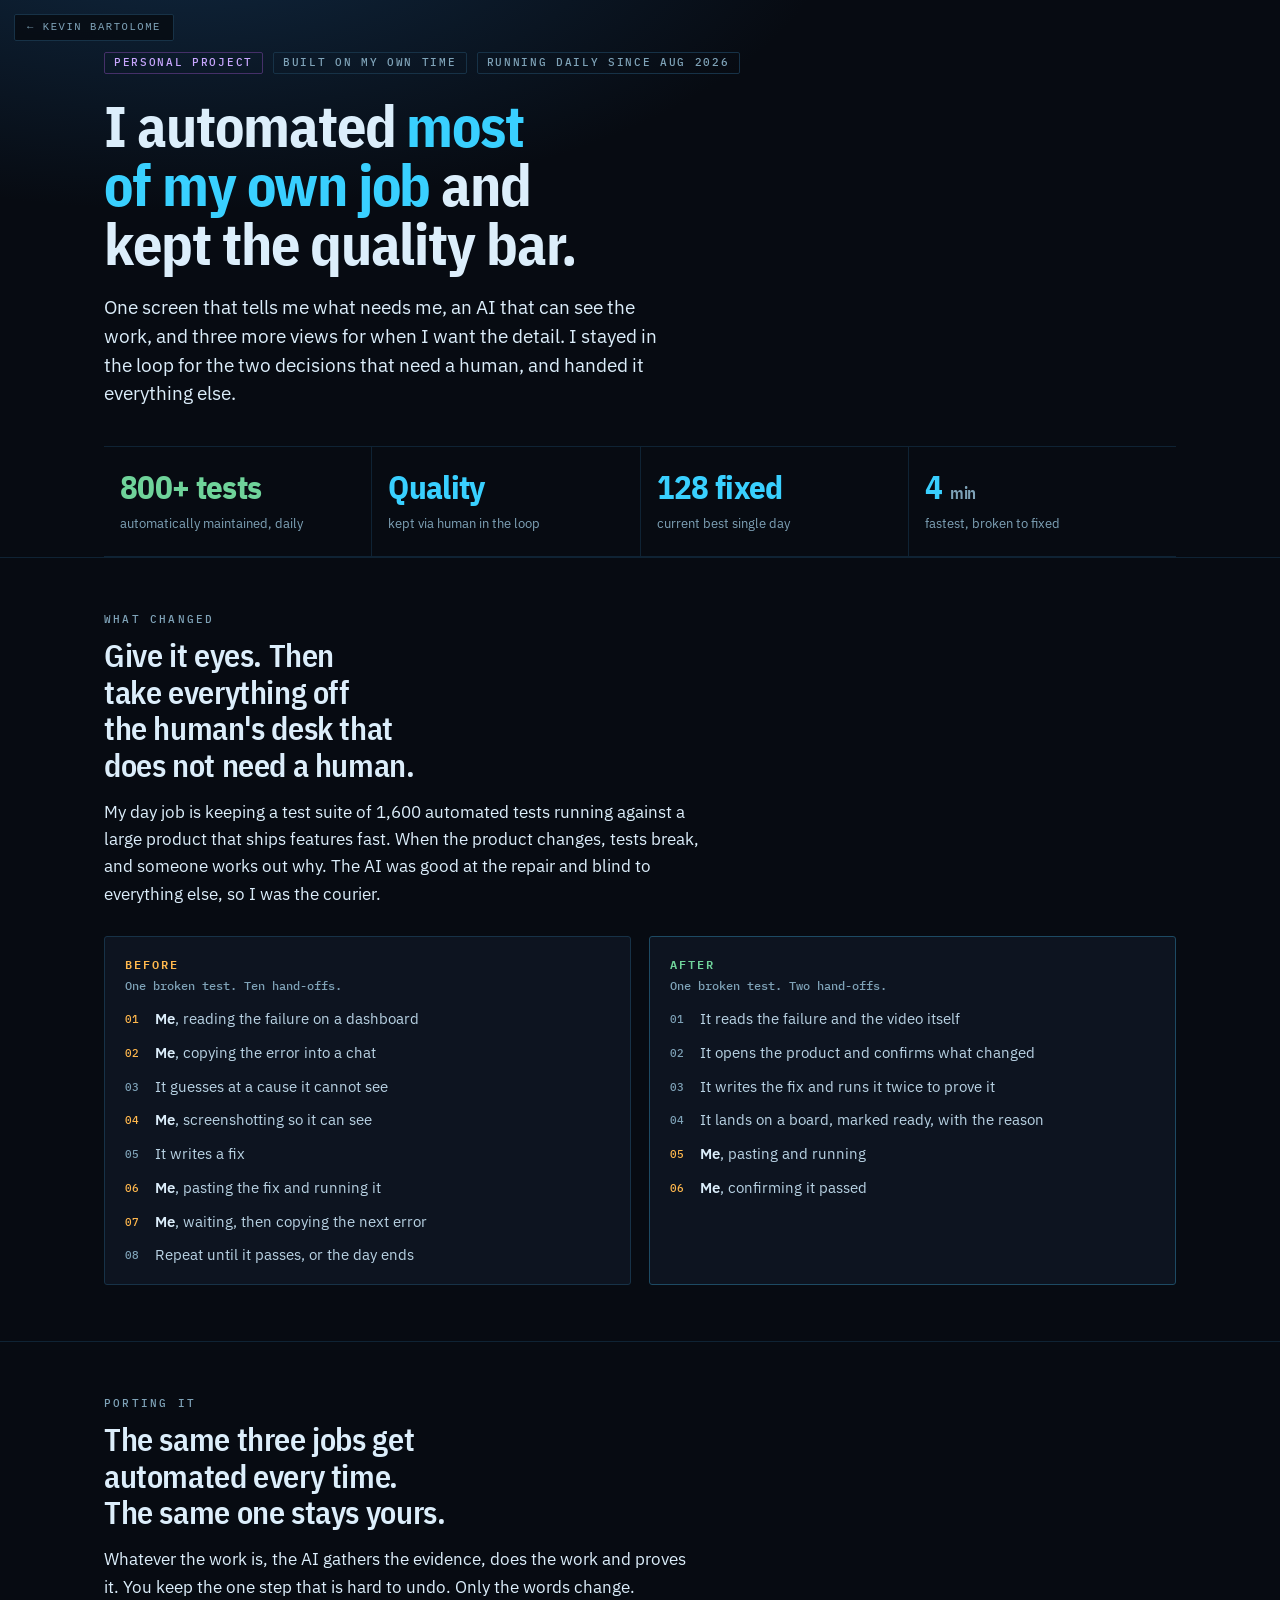
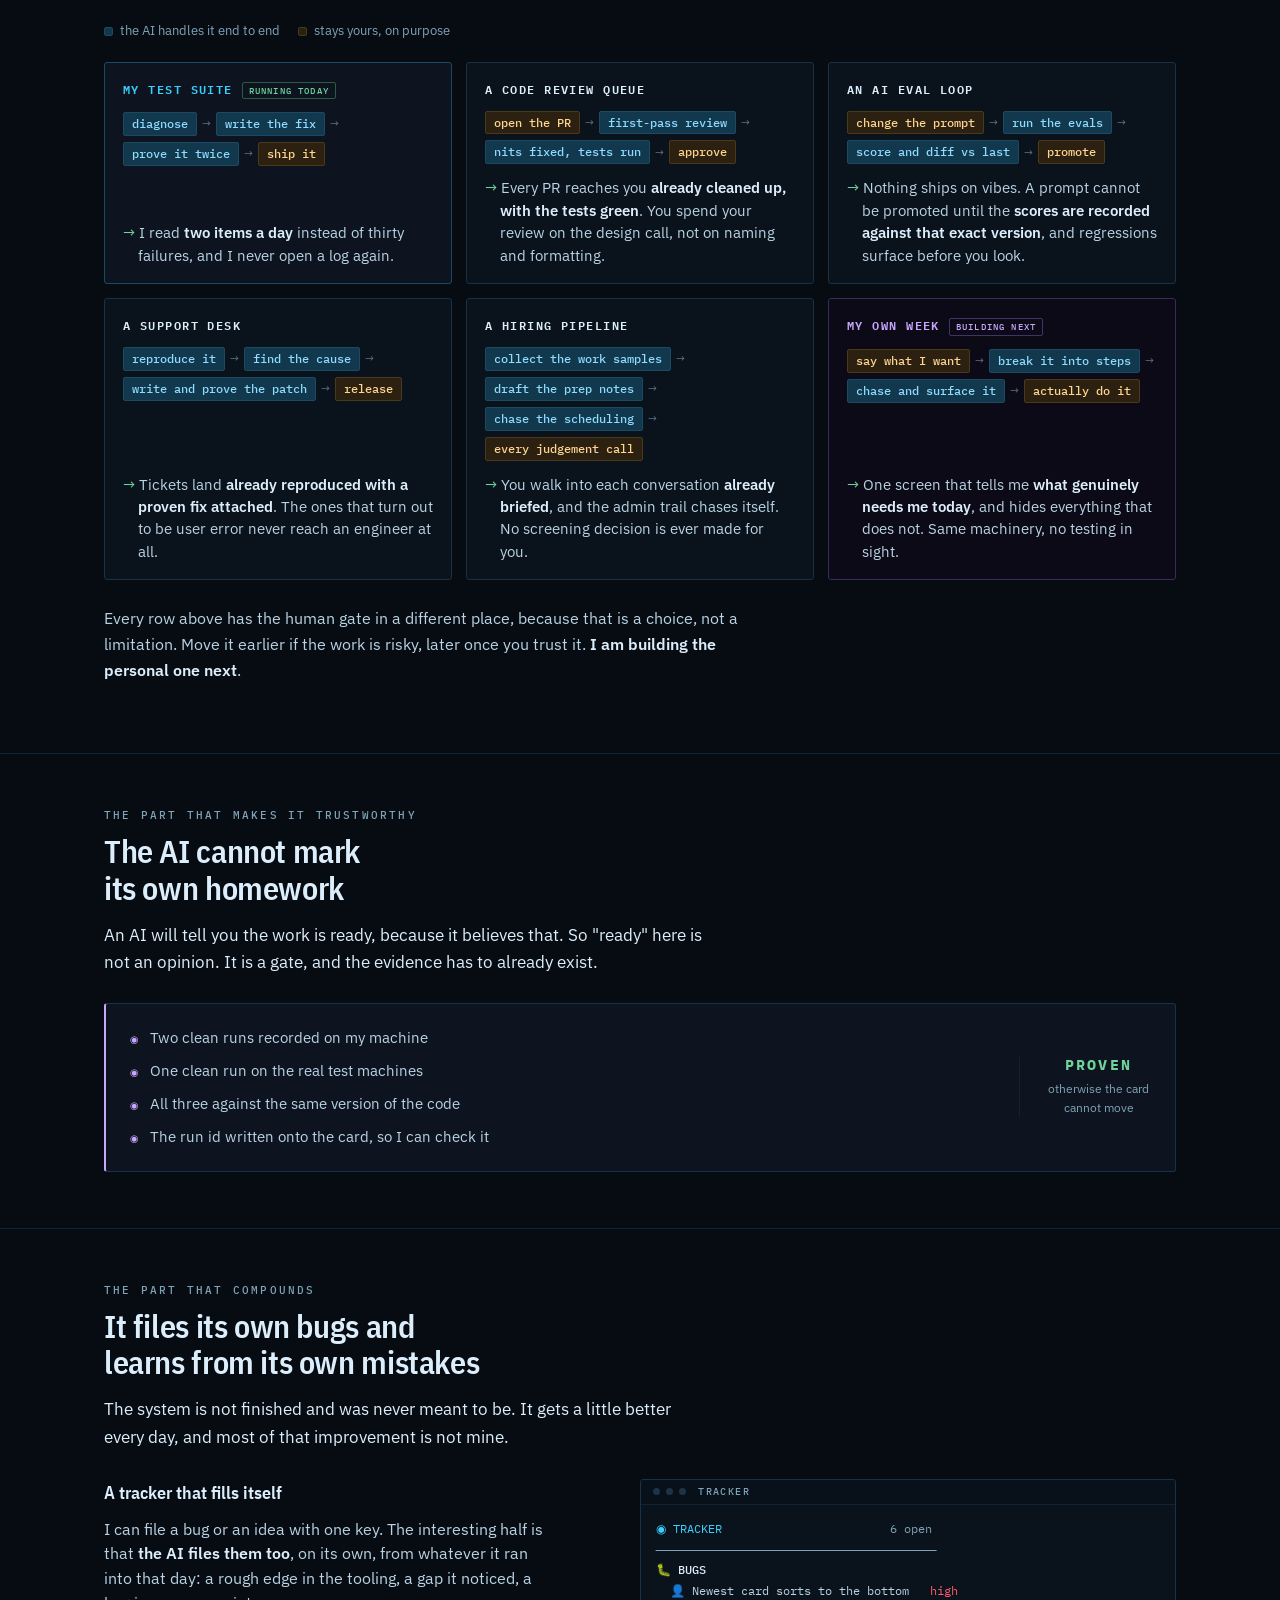
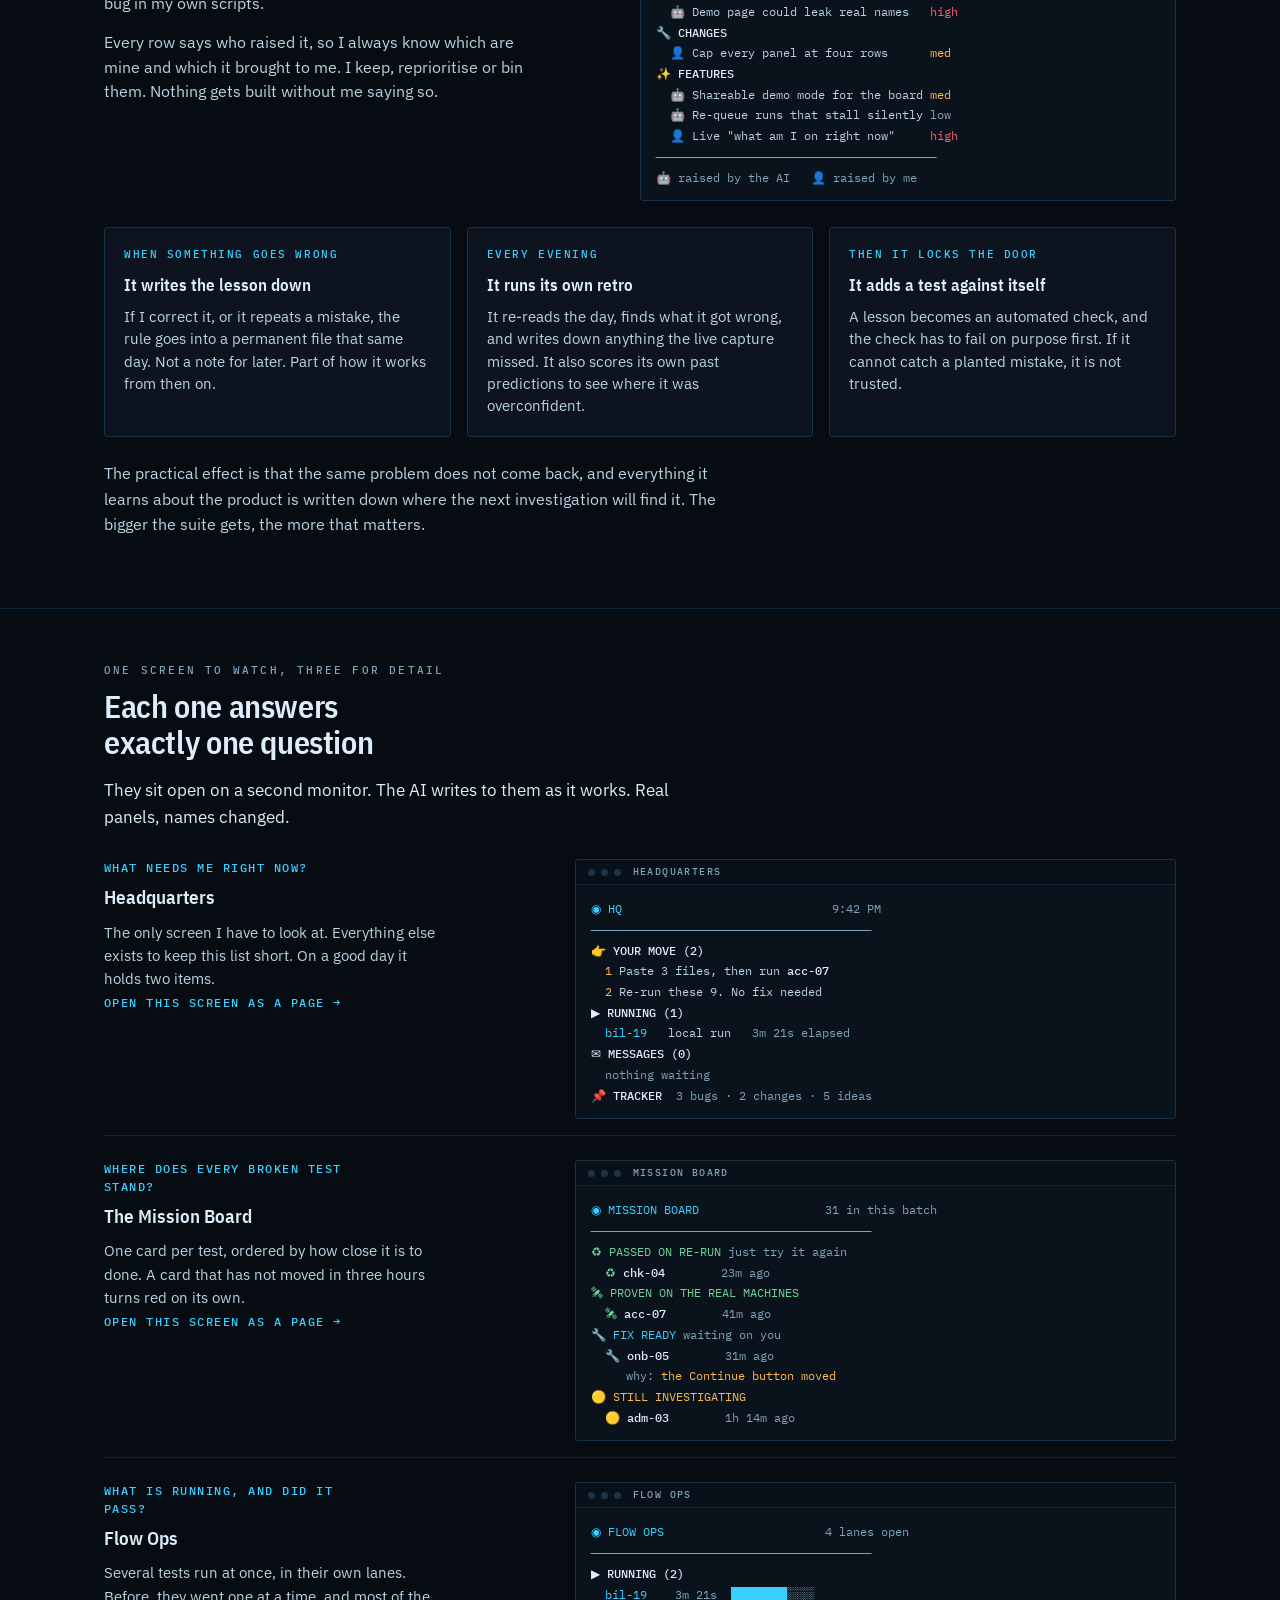
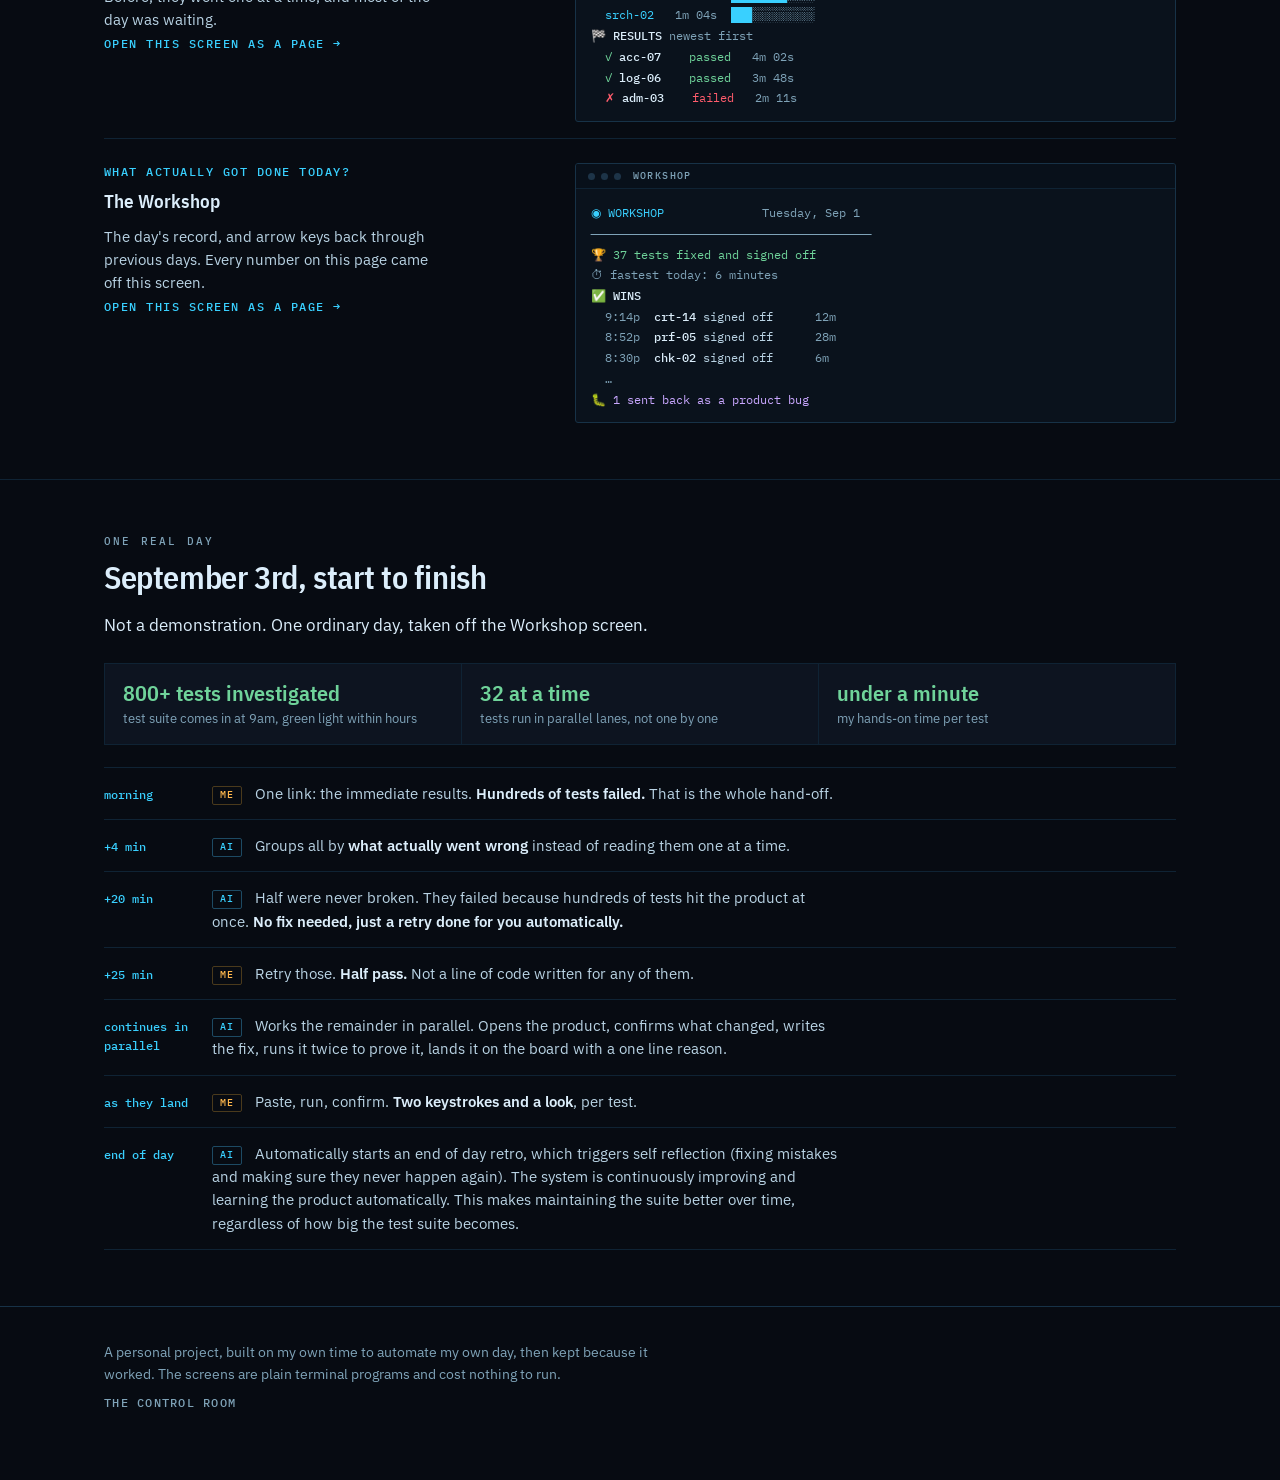
==== commit 18cd5499: "Add files via upload" ====
--- a/control-room/index.html
+++ b/control-room/index.html
@@ -176,7 +176,7 @@
       <span class="tag">Running daily since Aug 2026</span>
     </div>
     <h1>I automated <em>most of my own job</em> and kept the quality bar.</h1>
-    <p class="deck">Four screens and an AI that can see the work. I stayed in the loop for the two
+    <p class="deck">One screen that tells me what needs me, an AI that can see the work, and three more views for when I want the detail. I stayed in the loop for the two
     decisions that need a human, and handed it everything else.</p>
     <div class="figures">
       <div class="hi"><b>800+ tests</b><span>automatically maintained, daily</span></div>
@@ -393,7 +393,7 @@
 
 <section>
   <div class="wide">
-    <p class="kicker">The four screens</p>
+    <p class="kicker">One screen to watch, three for detail</p>
     <h2>Each one answers exactly one question</h2>
     <p class="sub">They sit open on a second monitor. The AI writes to them as it works. Real panels,
     names changed.</p>
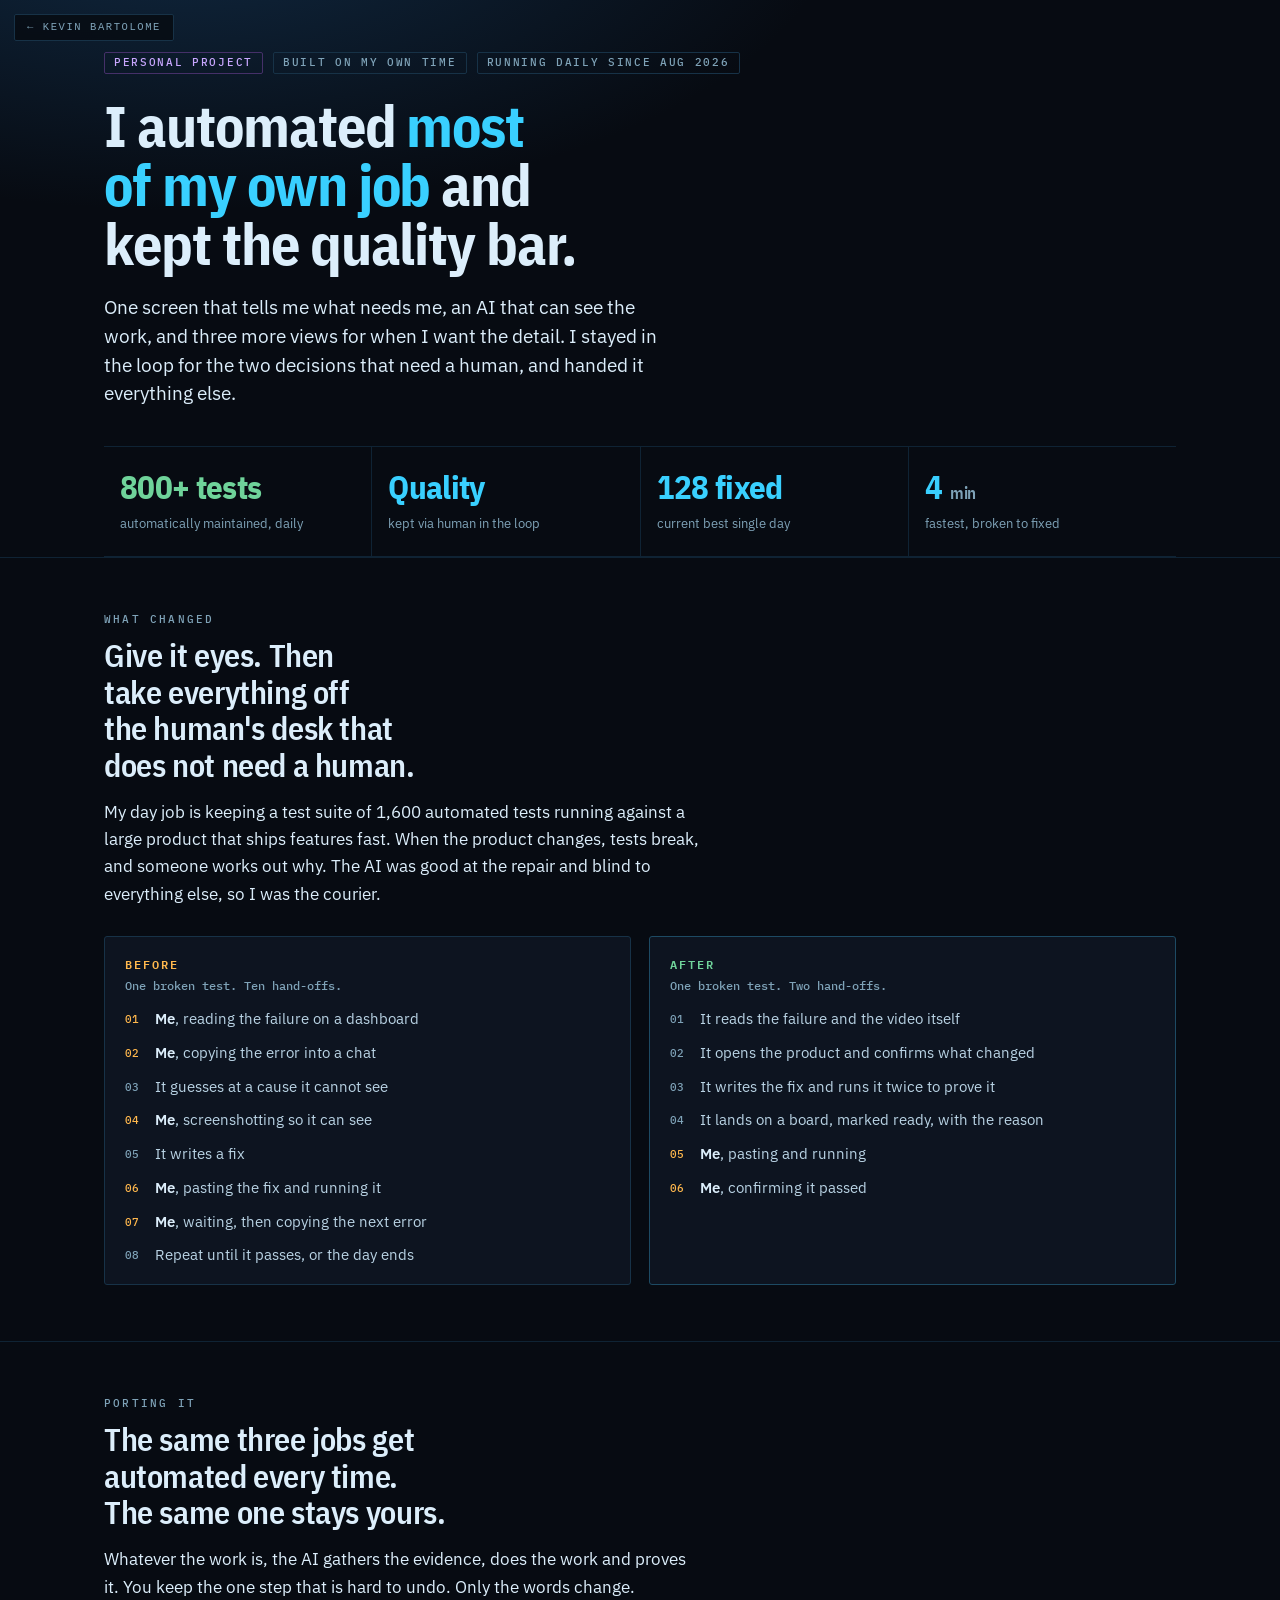
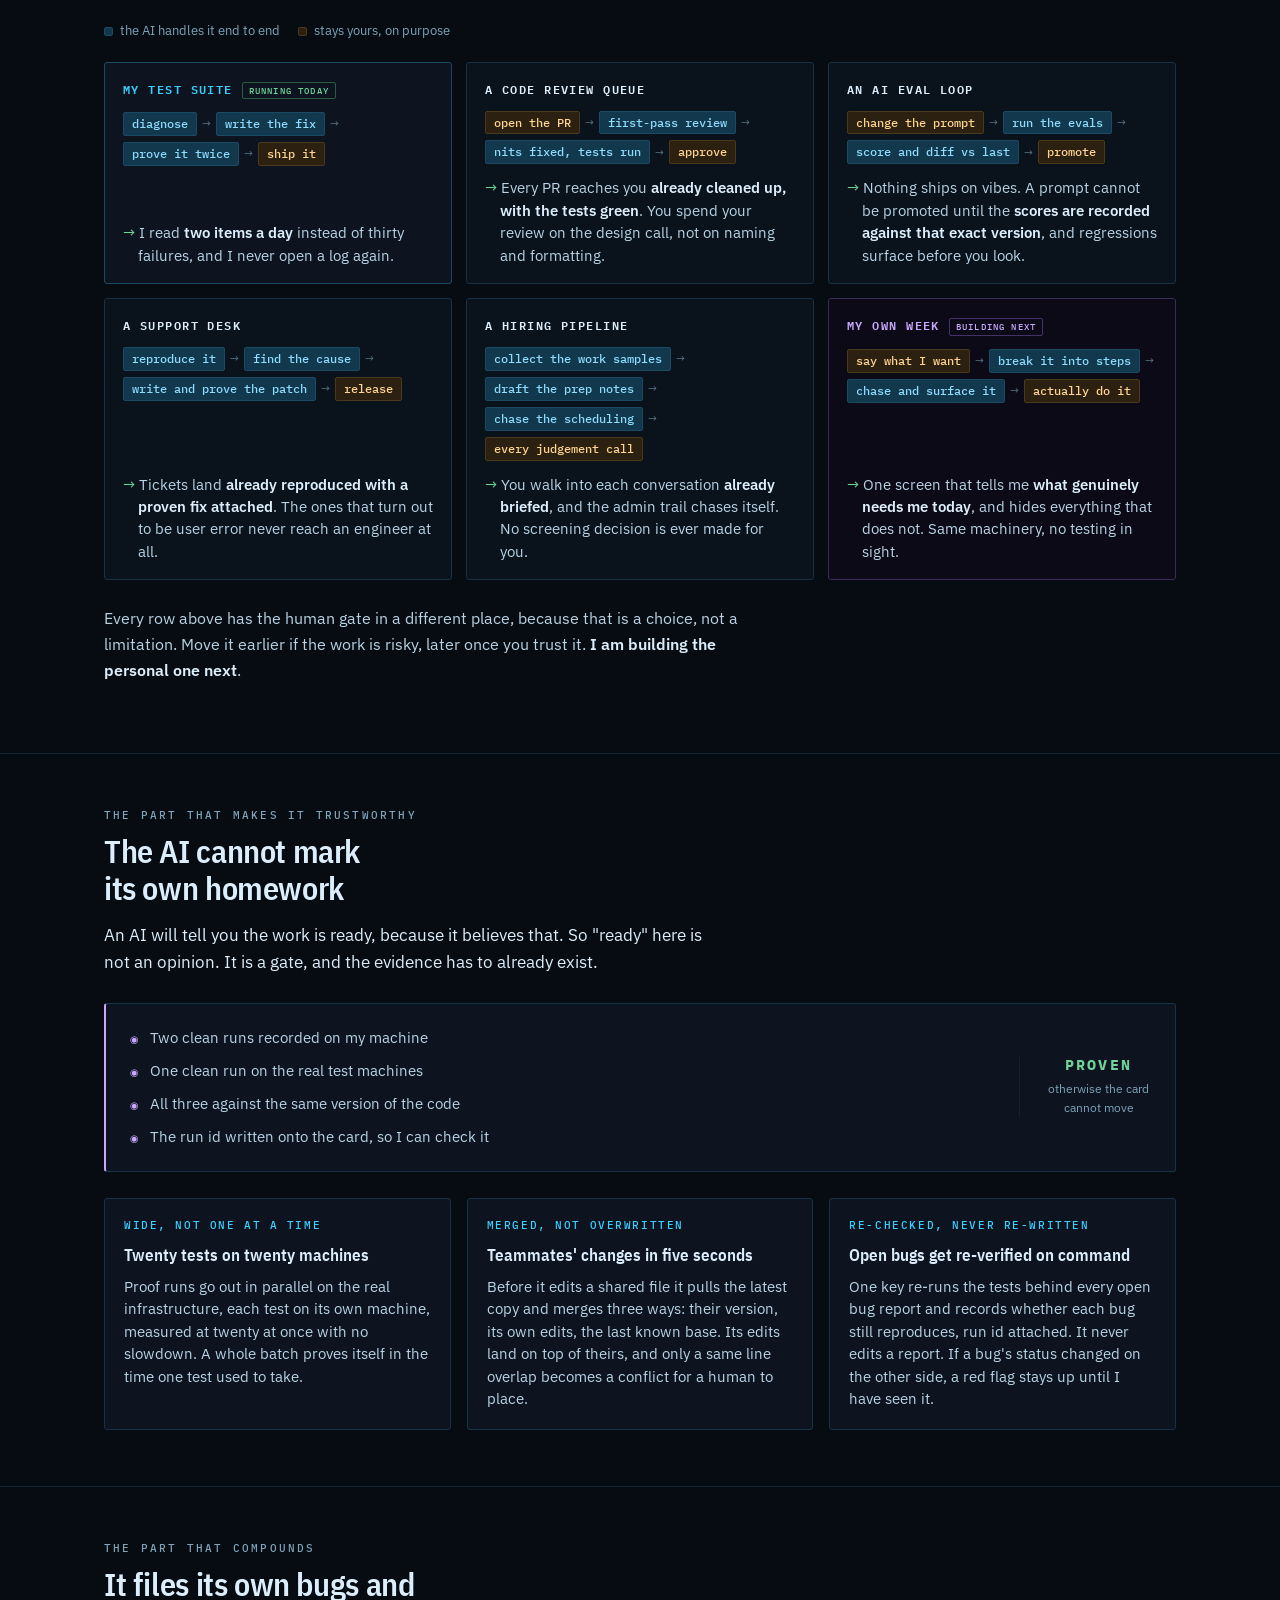
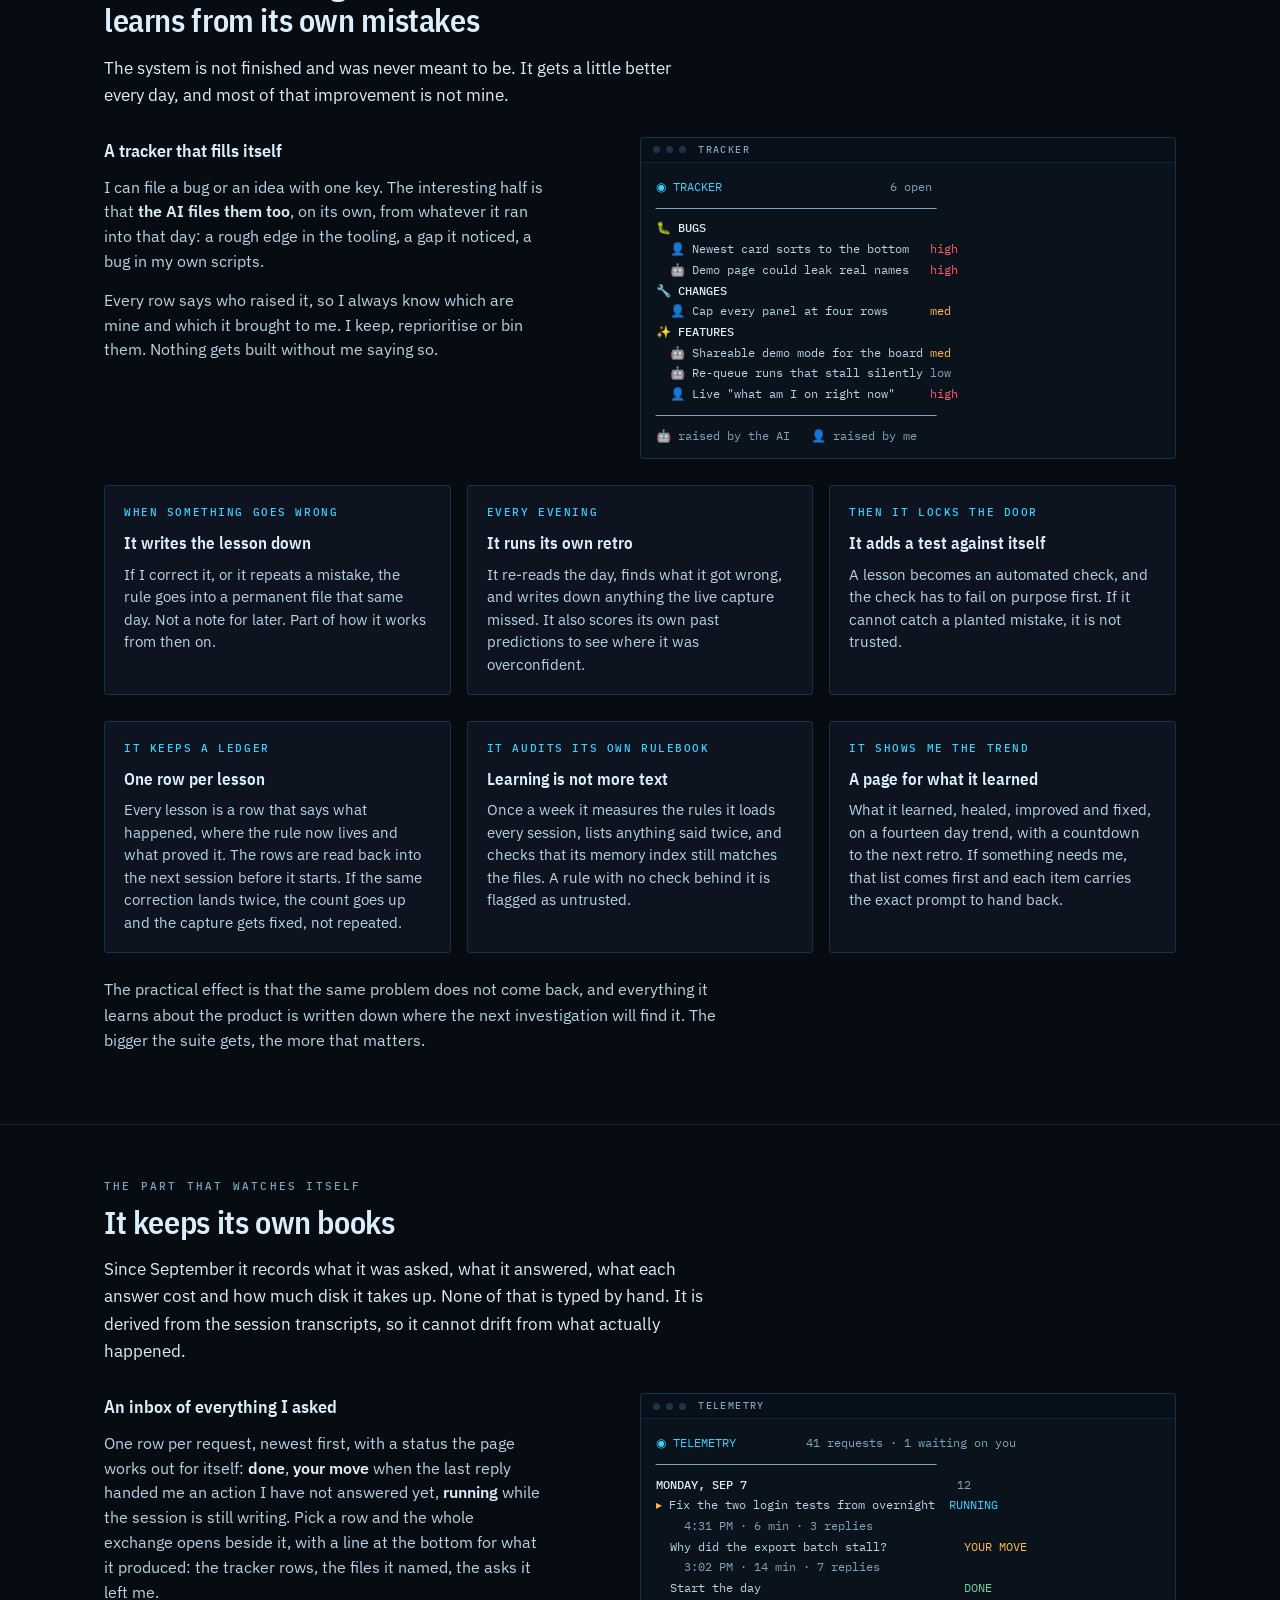
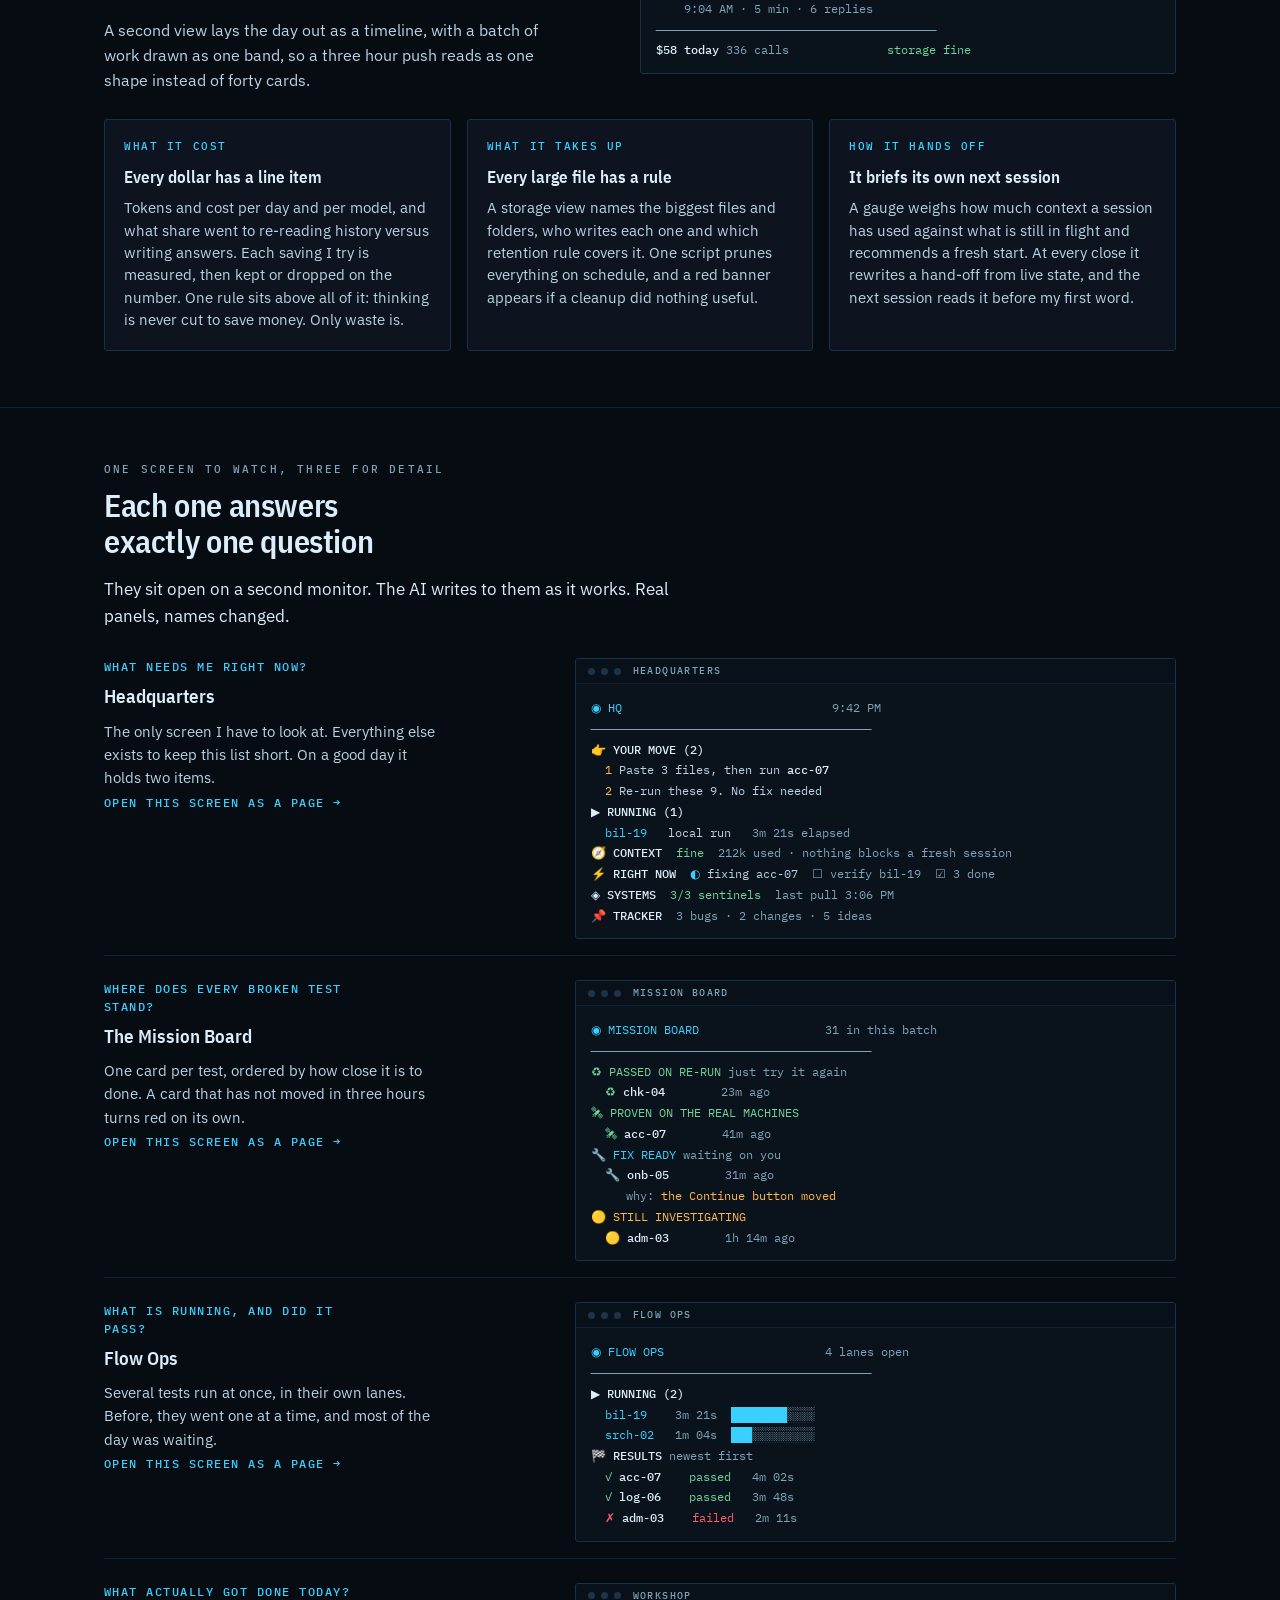
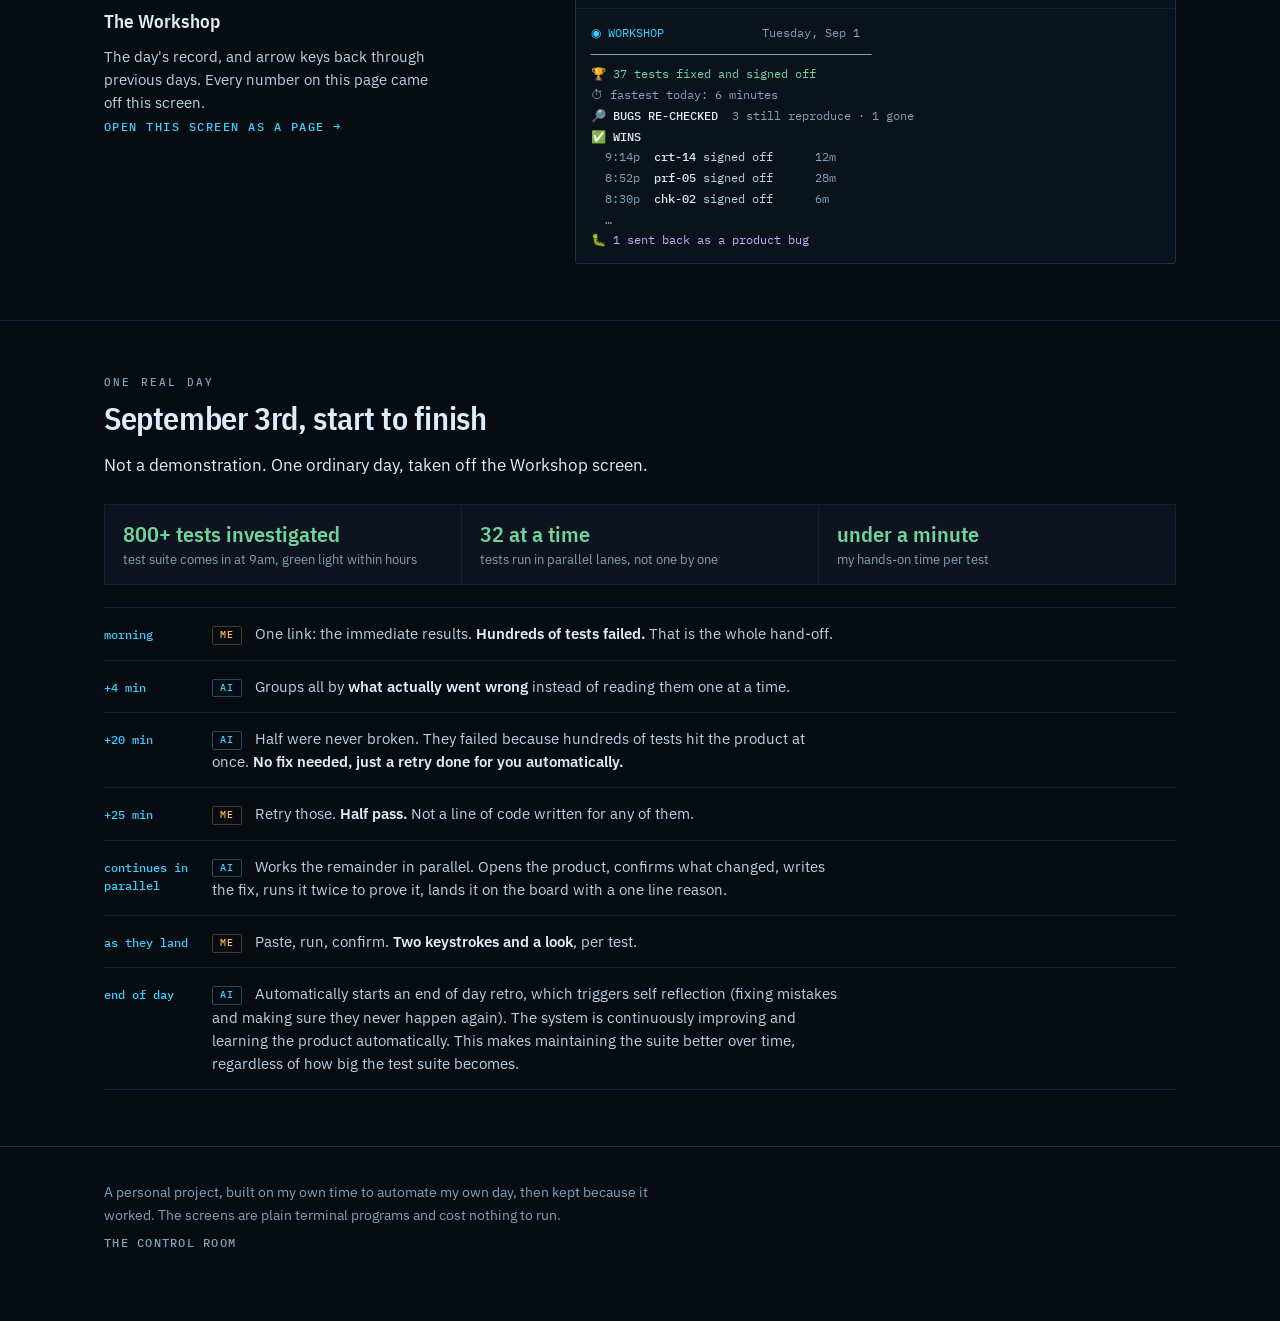
==== commit 59a7616d: "Add files via upload" ====
--- a/control-room/index.html
+++ b/control-room/index.html
@@ -333,6 +333,23 @@
       </ul>
       <div class="verdict"><b>PROVEN</b><span>otherwise the card cannot move</span></div>
     </div>
+
+    <div class="loop">
+      <div><span class="n">Wide, not one at a time</span>
+        <h3>Twenty tests on twenty machines</h3>
+        <p>Proof runs go out in parallel on the real infrastructure, each test on its own machine, measured
+        at twenty at once with no slowdown. A whole batch proves itself in the time one test used to take.</p></div>
+      <div><span class="n">Merged, not overwritten</span>
+        <h3>Teammates' changes in five seconds</h3>
+        <p>Before it edits a shared file it pulls the latest copy and merges three ways: their version, its
+        own edits, the last known base. Its edits land on top of theirs, and only a same line overlap becomes
+        a conflict for a human to place.</p></div>
+      <div><span class="n">Re-checked, never re-written</span>
+        <h3>Open bugs get re-verified on command</h3>
+        <p>One key re-runs the tests behind every open bug report and records whether each bug still
+        reproduces, run id attached. It never edits a report. If a bug's status changed on the other side,
+        a red flag stays up until I have seen it.</p></div>
+    </div>
   </div>
 </section>
 
@@ -385,9 +402,82 @@
         catch a planted mistake, it is not trusted.</p></div>
     </div>
 
+    <div class="loop">
+      <div><span class="n">It keeps a ledger</span>
+        <h3>One row per lesson</h3>
+        <p>Every lesson is a row that says what happened, where the rule now lives and what proved it. The
+        rows are read back into the next session before it starts. If the same correction lands twice, the
+        count goes up and the capture gets fixed, not repeated.</p></div>
+      <div><span class="n">It audits its own rulebook</span>
+        <h3>Learning is not more text</h3>
+        <p>Once a week it measures the rules it loads every session, lists anything said twice, and checks
+        that its memory index still matches the files. A rule with no check behind it is flagged as
+        untrusted.</p></div>
+      <div><span class="n">It shows me the trend</span>
+        <h3>A page for what it learned</h3>
+        <p>What it learned, healed, improved and fixed, on a fourteen day trend, with a countdown to the next
+        retro. If something needs me, that list comes first and each item carries the exact prompt to hand
+        back.</p></div>
+    </div>
+
     <p style="margin-top:24px">The practical effect is that the same problem does not come back, and
     everything it learns about the product is written down where the next investigation will find it. The
     bigger the suite gets, the more that matters.</p>
+  </div>
+</section>
+
+<section>
+  <div class="wide">
+    <p class="kicker">The part that watches itself</p>
+    <h2>It keeps its own books</h2>
+    <p class="sub">Since September it records what it was asked, what it answered, what each answer cost and
+    how much disk it takes up. None of that is typed by hand. It is derived from the session transcripts,
+    so it cannot drift from what actually happened.</p>
+
+    <div class="split">
+      <div class="p">
+        <h3>An inbox of everything I asked</h3>
+        <p>One row per request, newest first, with a status the page works out for itself: <strong>done</strong>,
+        <strong>your move</strong> when the last reply handed me an action I have not answered yet,
+        <strong>running</strong> while the session is still writing. Pick a row and the whole exchange opens
+        beside it, with a line at the bottom for what it produced: the tracker rows, the files it named, the
+        asks it left me.</p>
+        <p>A second view lays the day out as a timeline, with a batch of work drawn as one band, so a three
+        hour push reads as one shape instead of forty cards.</p>
+      </div>
+      <div class="term">
+        <div class="chrome"><i class="dot"></i><i class="dot"></i><i class="dot"></i><span>Telemetry</span></div>
+<pre><span class="c">◉ TELEMETRY</span>          <span class="d">41 requests · 1 waiting on you</span>
+<span class="d">────────────────────────────────────────</span>
+<span class="w">MONDAY, SEP 7</span>                              <span class="d">12</span>
+<span class="a">▸</span> Fix the two login tests from overnight  <span class="c">RUNNING</span>
+    <span class="d">4:31 PM · 6 min · 3 replies</span>
+  Why did the export batch stall?           <span class="a">YOUR MOVE</span>
+    <span class="d">3:02 PM · 14 min · 7 replies</span>
+  Start the day                             <span class="g">DONE</span>
+    <span class="d">9:04 AM · 5 min · 6 replies</span>
+<span class="d">────────────────────────────────────────</span>
+<span class="w">$58 today</span> <span class="d">336 calls</span>              <span class="g">storage fine</span></pre>
+      </div>
+    </div>
+
+    <div class="loop">
+      <div><span class="n">What it cost</span>
+        <h3>Every dollar has a line item</h3>
+        <p>Tokens and cost per day and per model, and what share went to re-reading history versus writing
+        answers. Each saving I try is measured, then kept or dropped on the number. One rule sits above all of
+        it: thinking is never cut to save money. Only waste is.</p></div>
+      <div><span class="n">What it takes up</span>
+        <h3>Every large file has a rule</h3>
+        <p>A storage view names the biggest files and folders, who writes each one and which retention rule
+        covers it. One script prunes everything on schedule, and a red banner appears if a cleanup did nothing
+        useful.</p></div>
+      <div><span class="n">How it hands off</span>
+        <h3>It briefs its own next session</h3>
+        <p>A gauge weighs how much context a session has used against what is still in flight and recommends
+        a fresh start. At every close it rewrites a hand-off from live state, and the next session reads it
+        before my first word.</p></div>
+    </div>
   </div>
 </section>
 
@@ -417,8 +507,9 @@
   <span class="a">2</span> Re-run these 9. No fix needed
 <span class="w">▶ RUNNING (1)</span>
   <span class="c">bil-19</span>   local run   <span class="d">3m 21s elapsed</span>
-<span class="w">✉ MESSAGES (0)</span>
-  <span class="d">nothing waiting</span>
+<span class="w">🧭 CONTEXT</span>  <span class="g">fine</span>  <span class="d">212k used · nothing blocks a fresh session</span>
+<span class="w">⚡ RIGHT NOW</span>  <span class="c">◐</span> fixing acc-07  <span class="d">☐ verify bil-19  ☑ 3 done</span>
+<span class="w">◈ SYSTEMS</span>  <span class="g">3/3 sentinels</span>  <span class="d">last pull 3:06 PM</span>
 <span class="w">📌 TRACKER</span>  <span class="d">3 bugs · 2 changes · 5 ideas</span></pre>
         </div>
       </div>
@@ -483,6 +574,7 @@
 <span class="d">────────────────────────────────────────</span>
 <span class="g">🏆 37 tests fixed and signed off</span>
 <span class="d">⏱ fastest today: 6 minutes</span>
+<span class="w">🔎 BUGS RE-CHECKED</span>  <span class="d">3 still reproduce · 1 gone</span>
 <span class="w">✅ WINS</span>
   <span class="d">9:14p</span>  <span class="w">crt-14</span> signed off      <span class="d">12m</span>
   <span class="d">8:52p</span>  <span class="w">prf-05</span> signed off      <span class="d">28m</span>
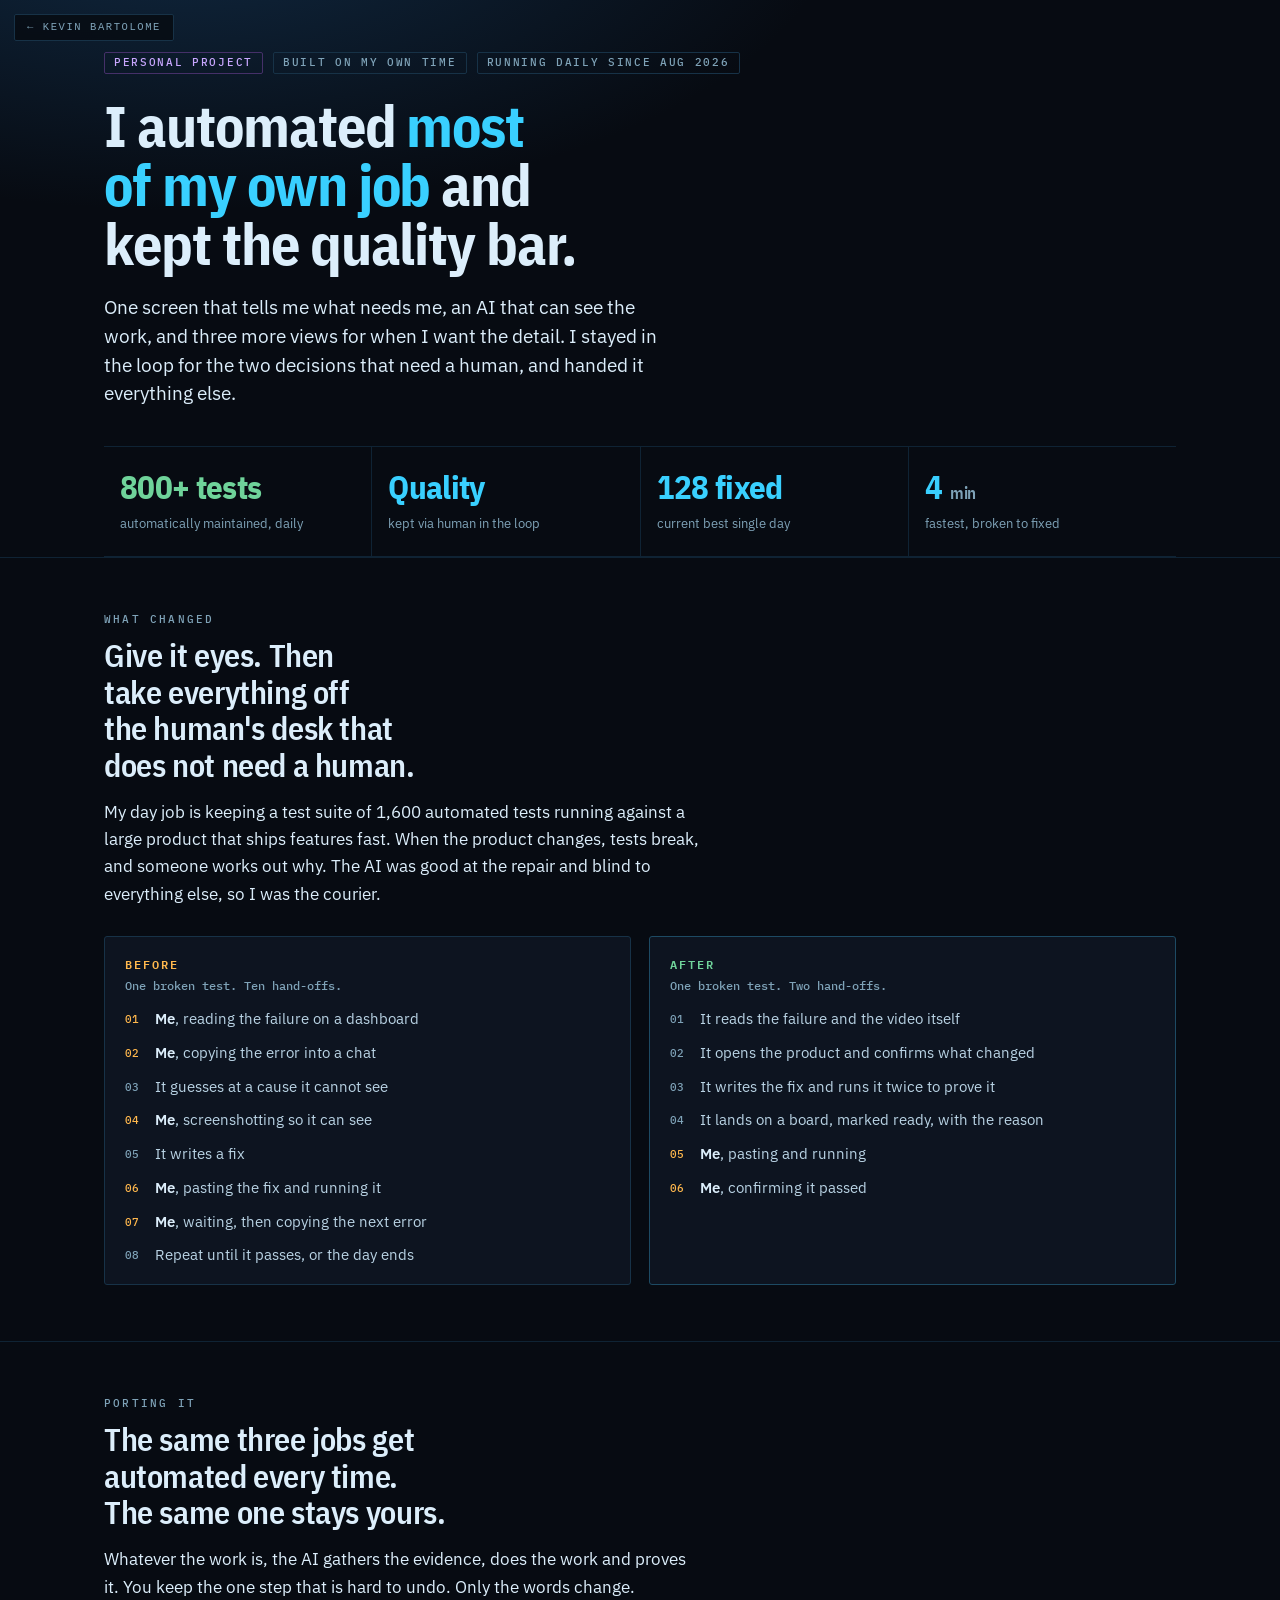
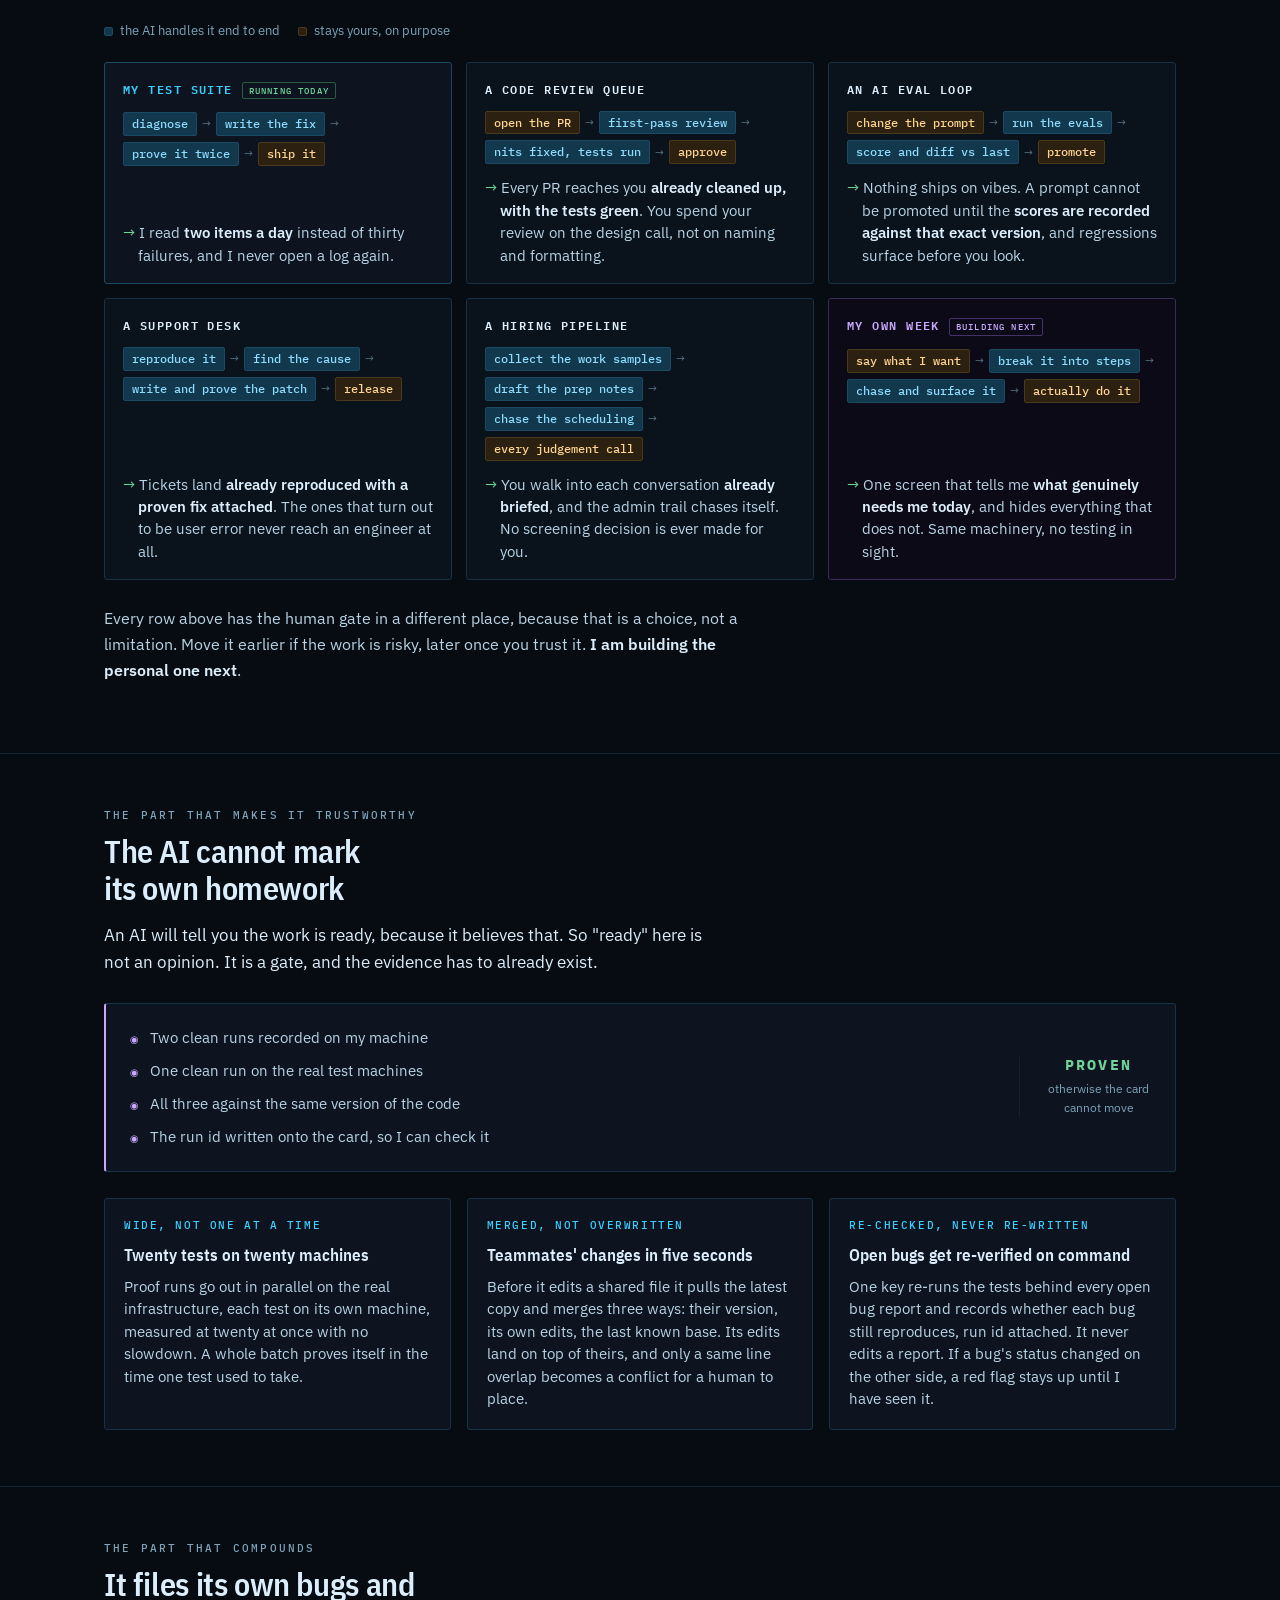
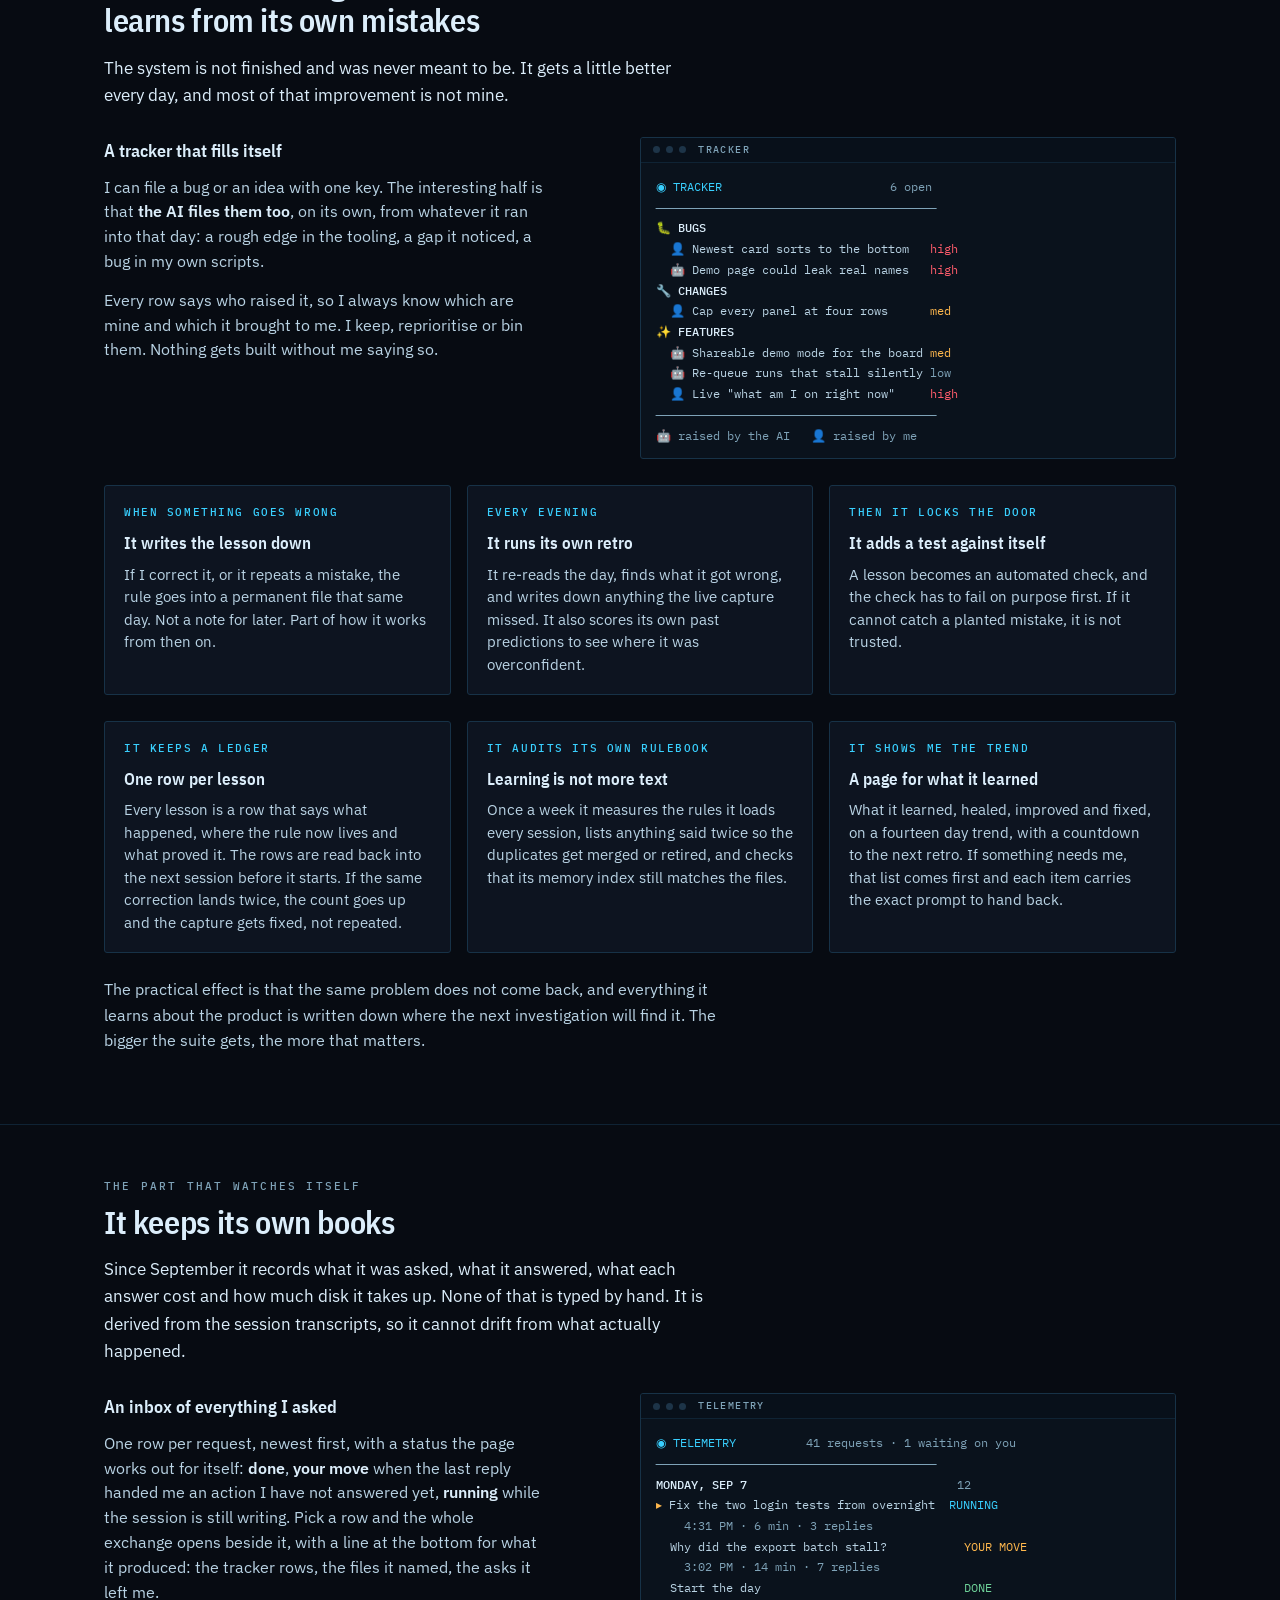
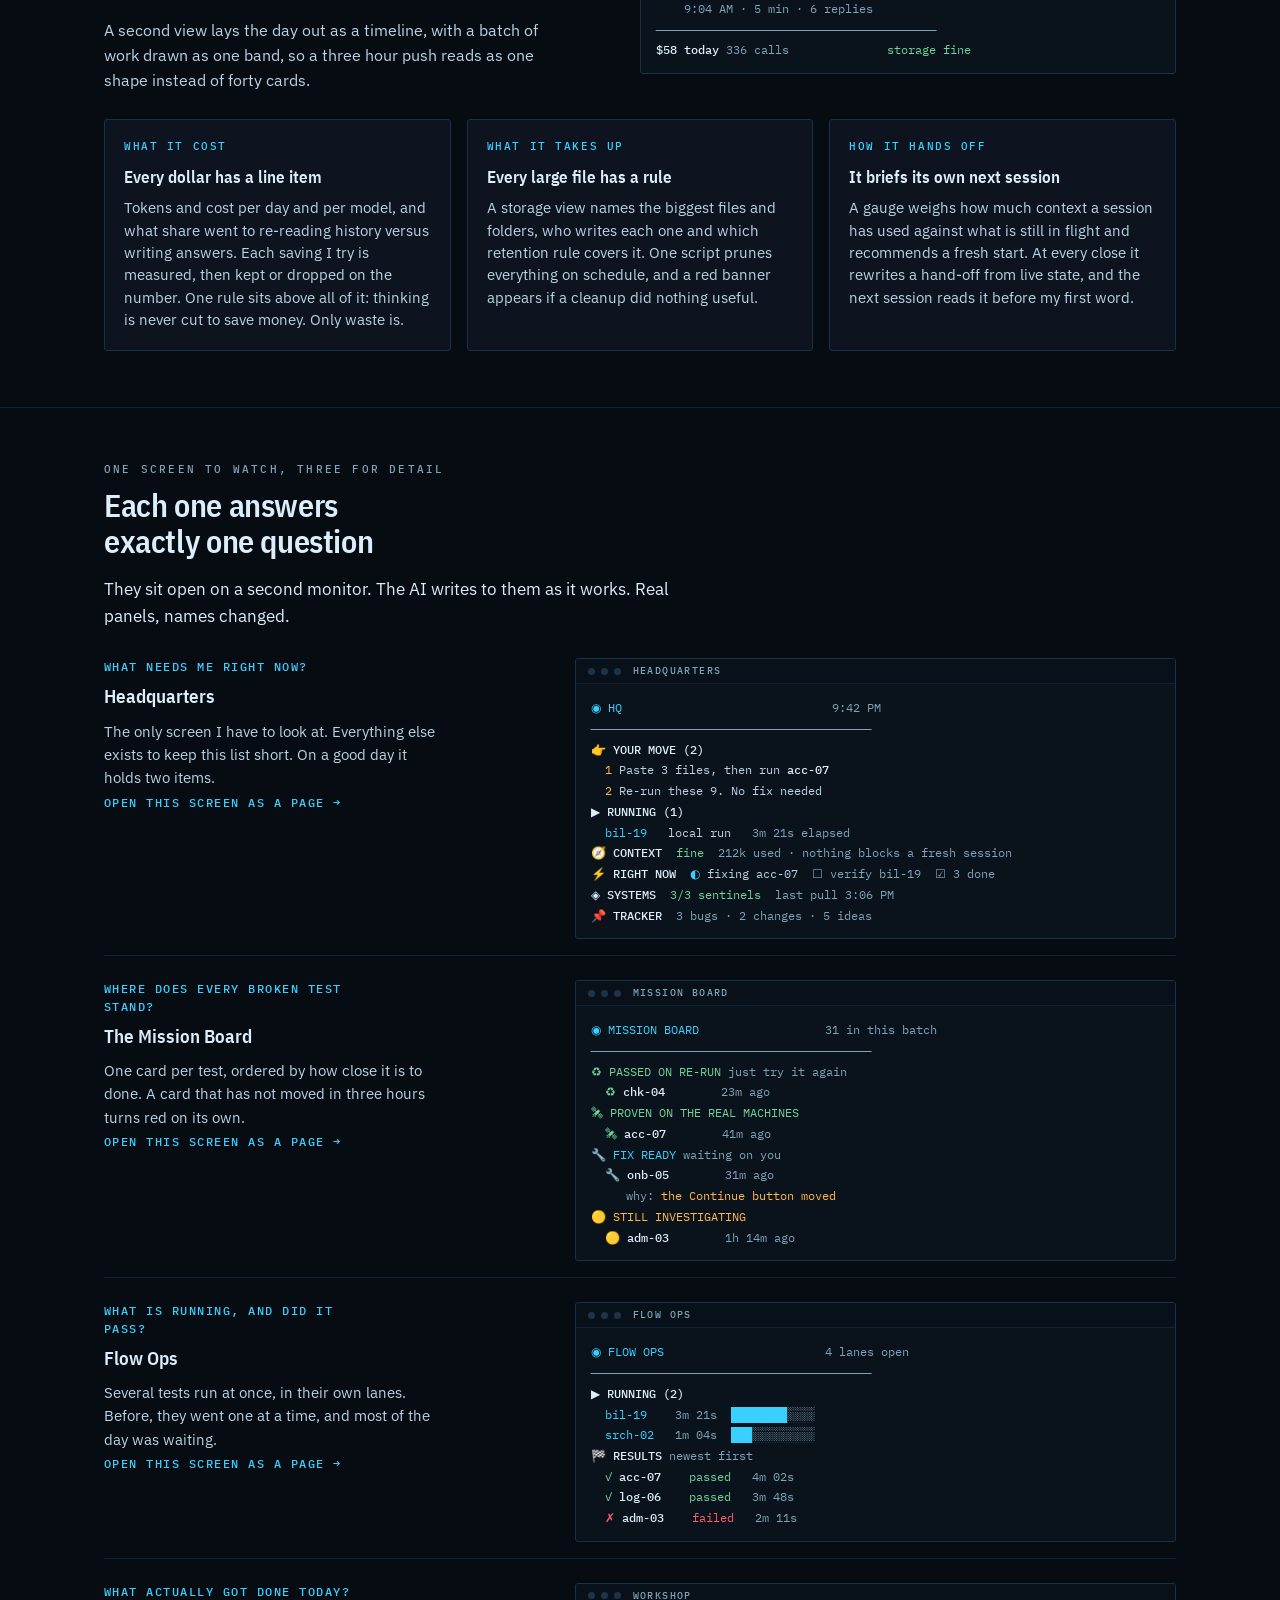
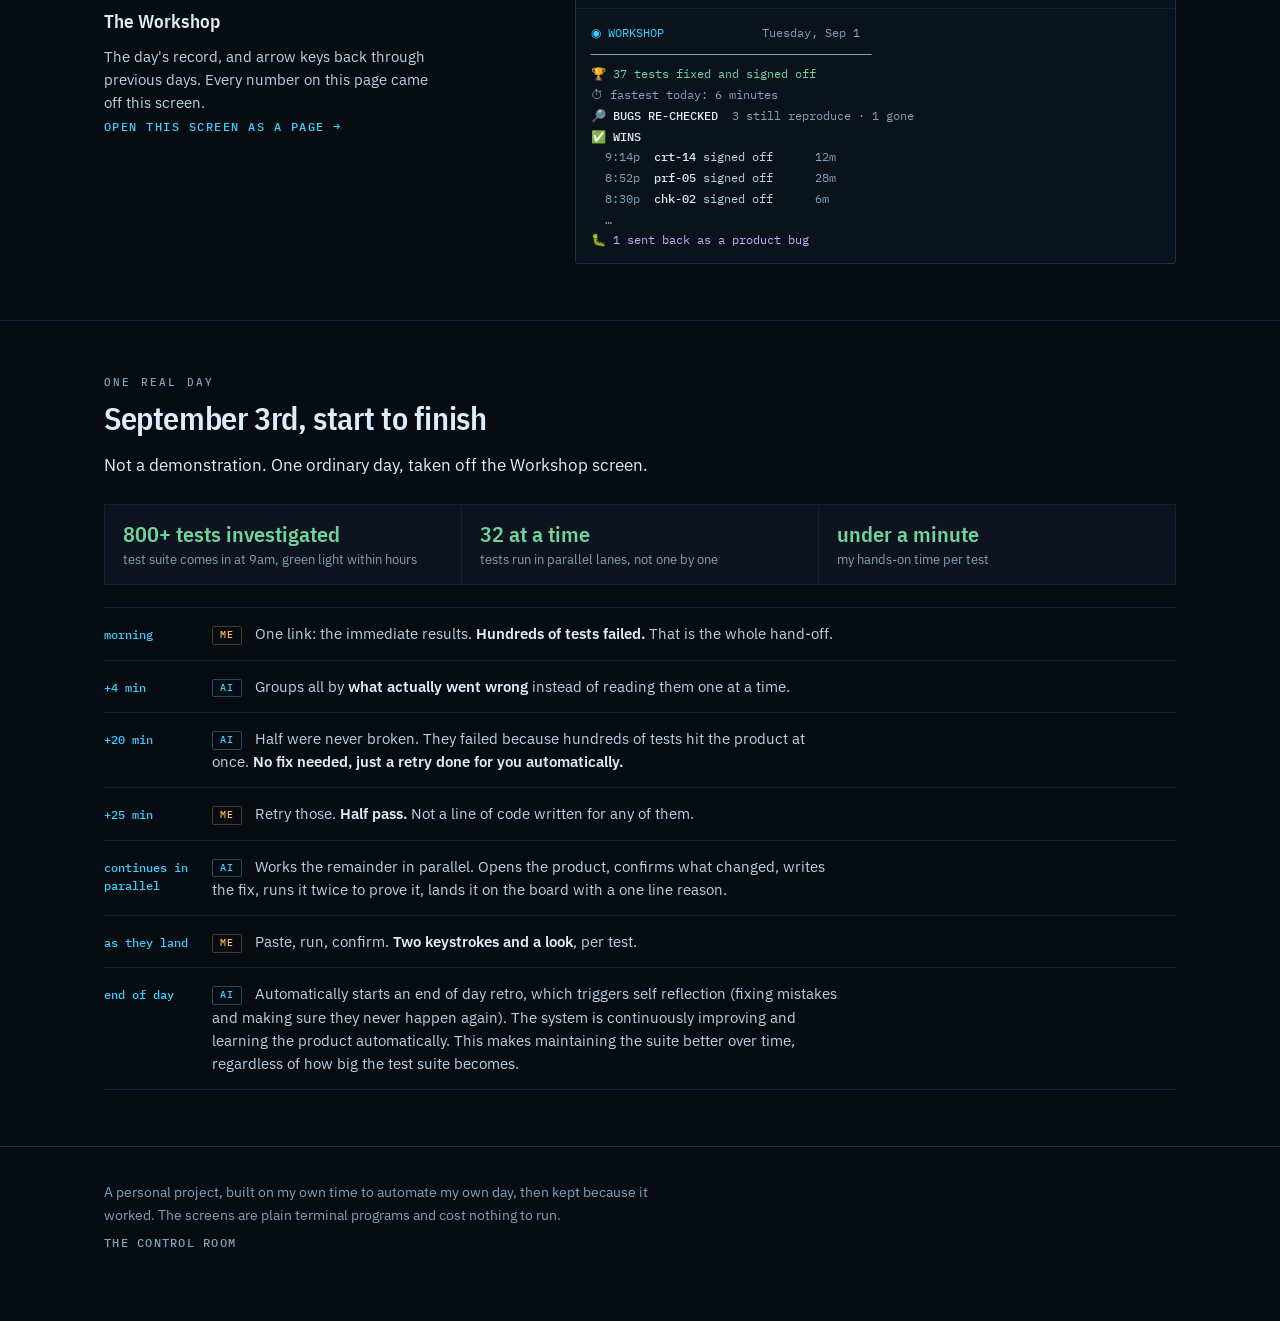
==== commit b547c764: "Add files via upload" ====
--- a/control-room/index.html
+++ b/control-room/index.html
@@ -410,9 +410,8 @@
         count goes up and the capture gets fixed, not repeated.</p></div>
       <div><span class="n">It audits its own rulebook</span>
         <h3>Learning is not more text</h3>
-        <p>Once a week it measures the rules it loads every session, lists anything said twice, and checks
-        that its memory index still matches the files. A rule with no check behind it is flagged as
-        untrusted.</p></div>
+        <p>Once a week it measures the rules it loads every session, lists anything said twice so the
+        duplicates get merged or retired, and checks that its memory index still matches the files.</p></div>
       <div><span class="n">It shows me the trend</span>
         <h3>A page for what it learned</h3>
         <p>What it learned, healed, improved and fixed, on a fourteen day trend, with a countdown to the next
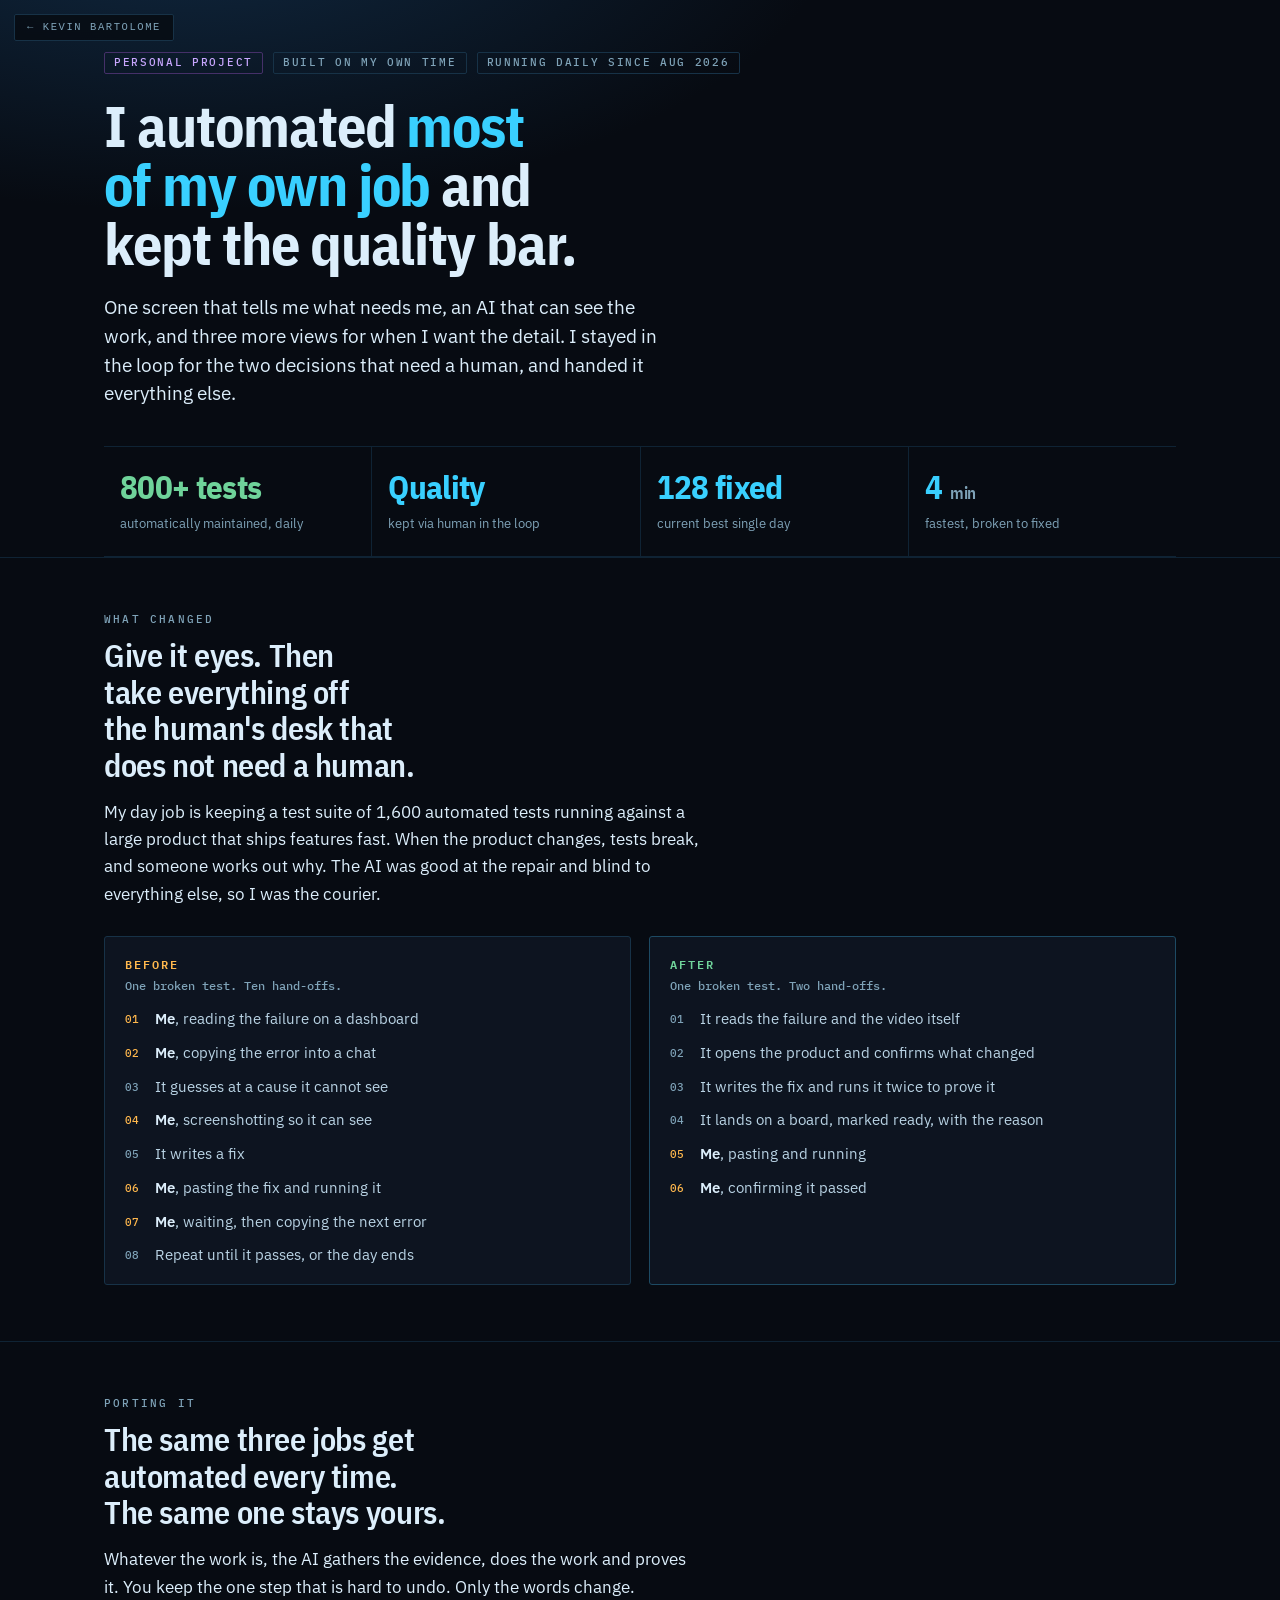
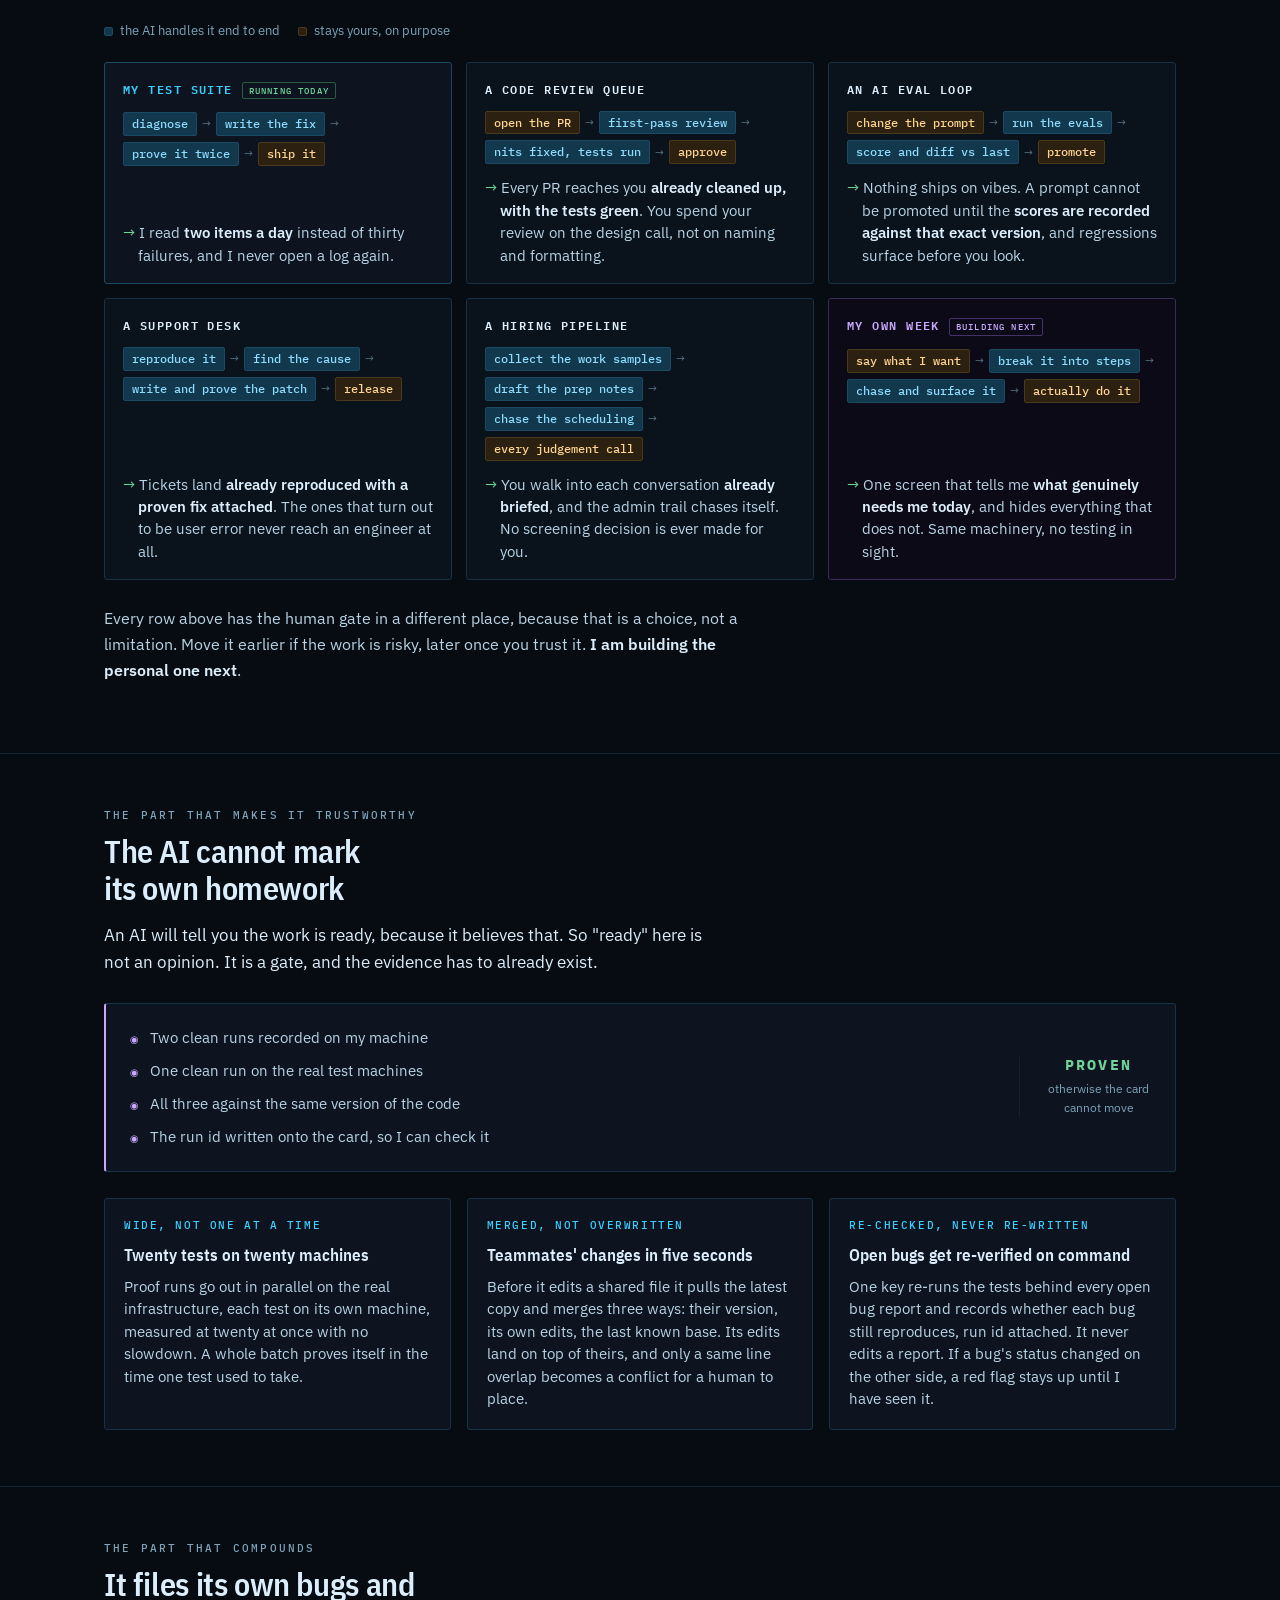
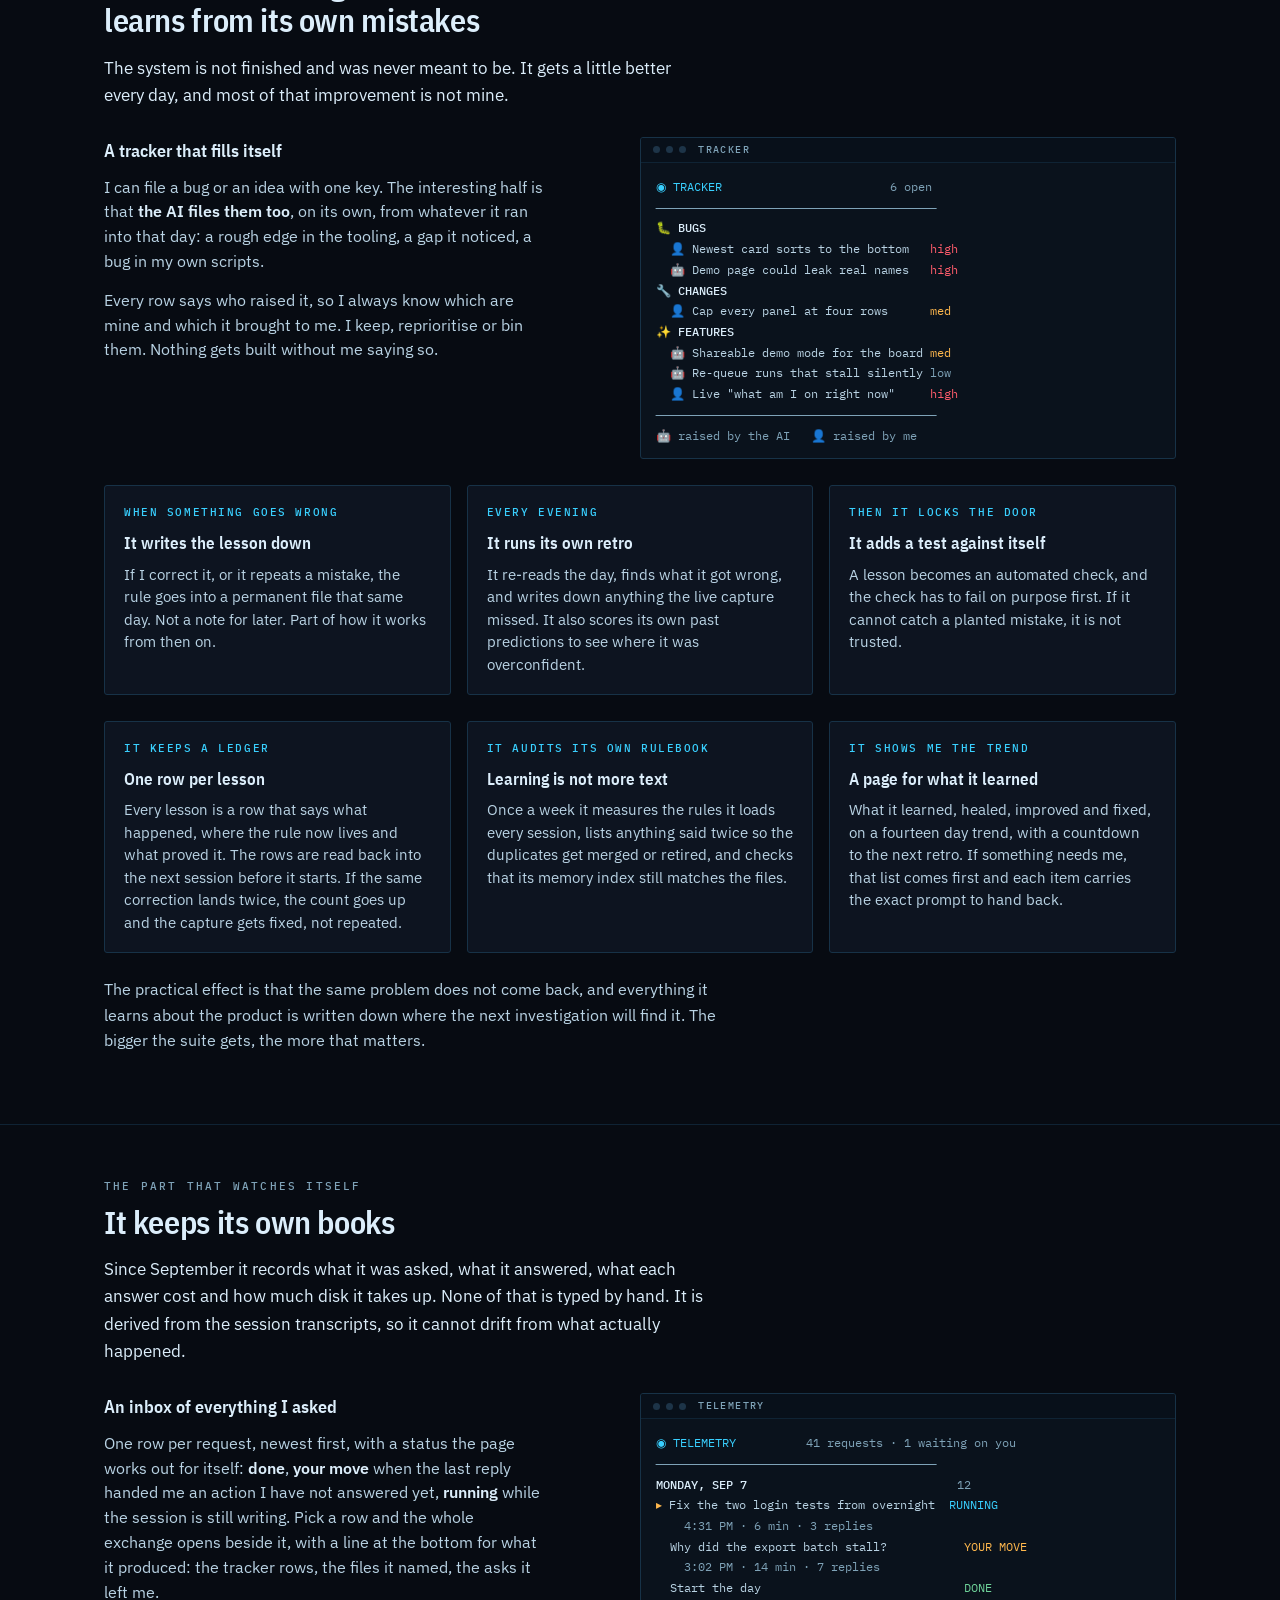
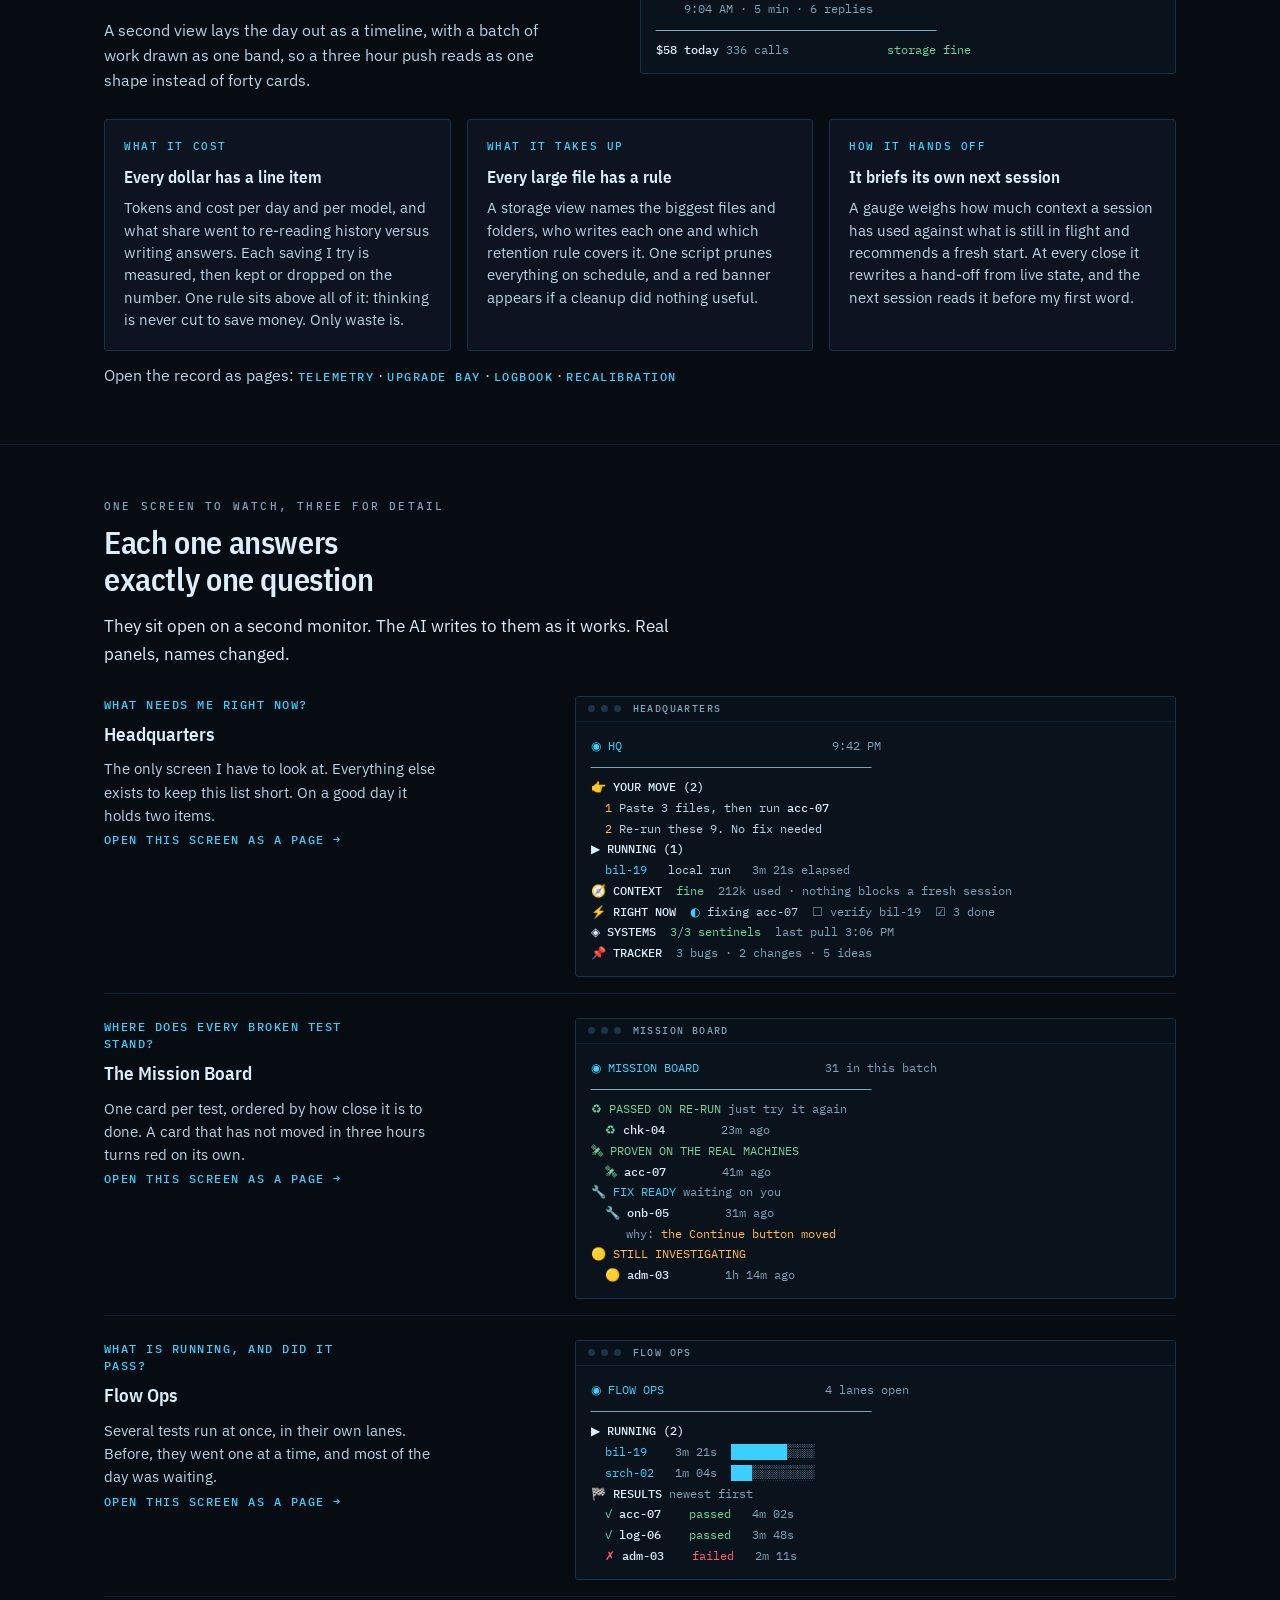
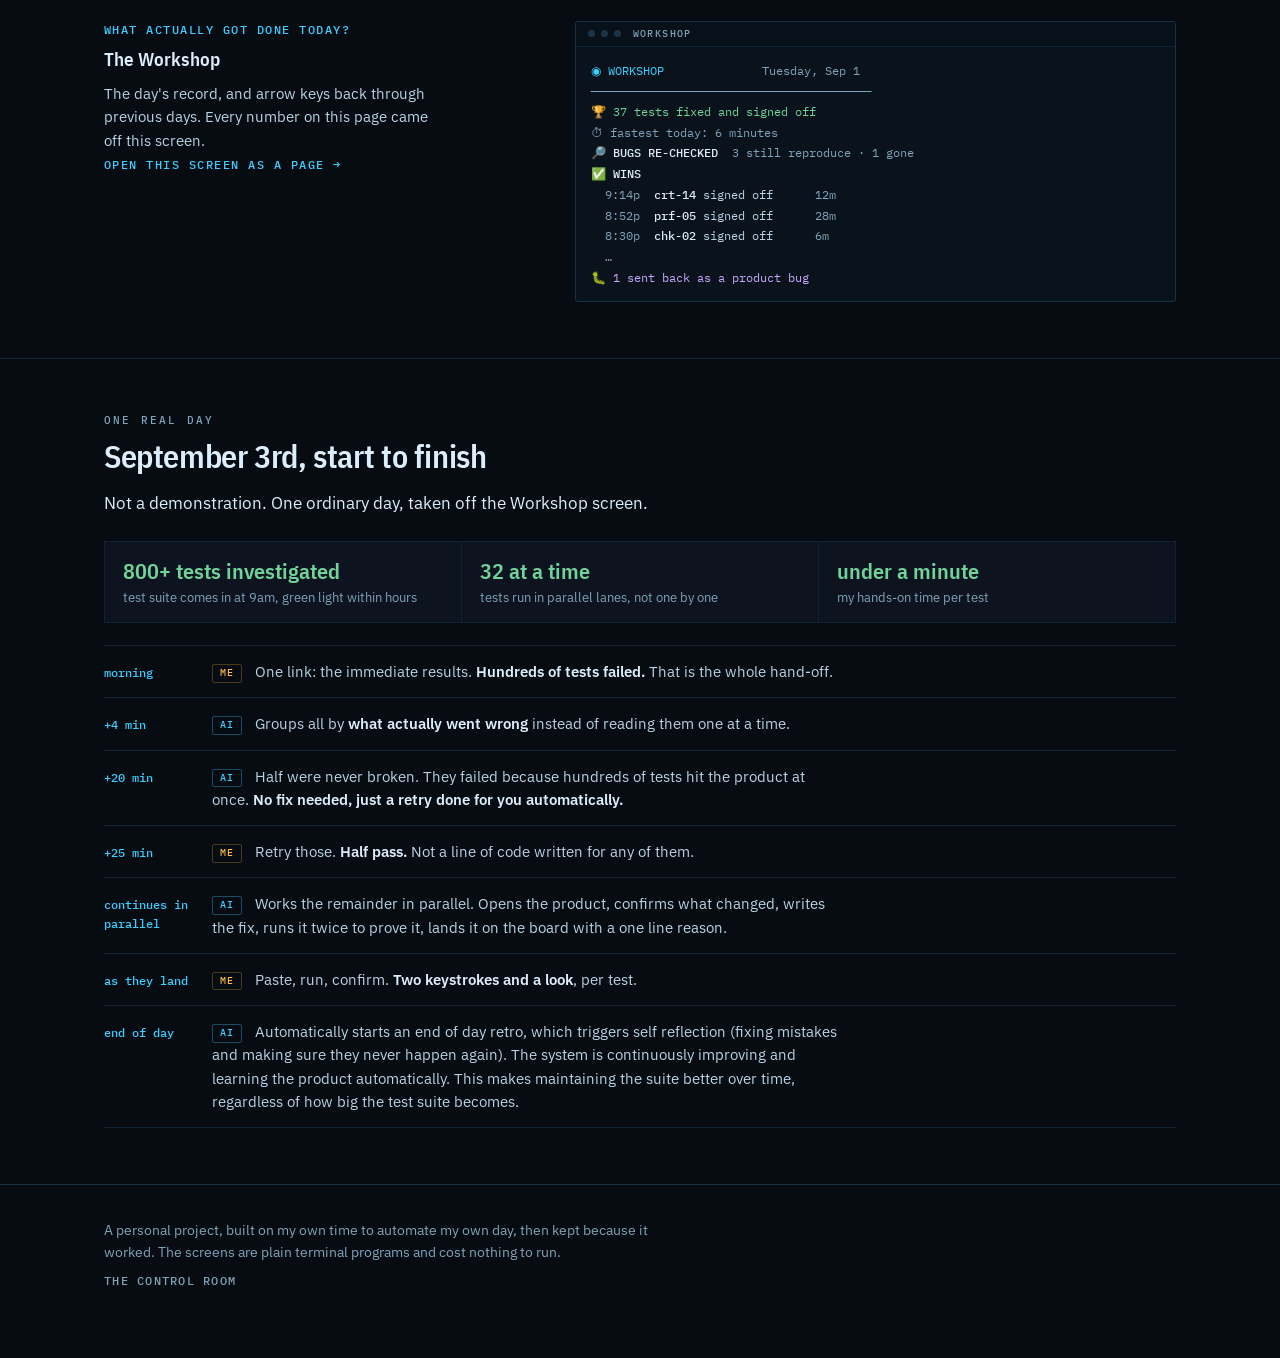
==== commit fadcc36d: "Add files via upload" ====
--- a/control-room/index.html
+++ b/control-room/index.html
@@ -477,6 +477,10 @@
         a fresh start. At every close it rewrites a hand-off from live state, and the next session reads it
         before my first word.</p></div>
     </div>
+    <p class="wgo">Open the record as pages: <a href="https://kxvin1.github.io/telemetry">Telemetry</a> &middot;
+    <a href="https://kxvin1.github.io/upgrade-bay">Upgrade Bay</a> &middot;
+    <a href="https://kxvin1.github.io/logbook">Logbook</a> &middot;
+    <a href="https://kxvin1.github.io/recalibration">Recalibration</a></p>
   </div>
 </section>
 
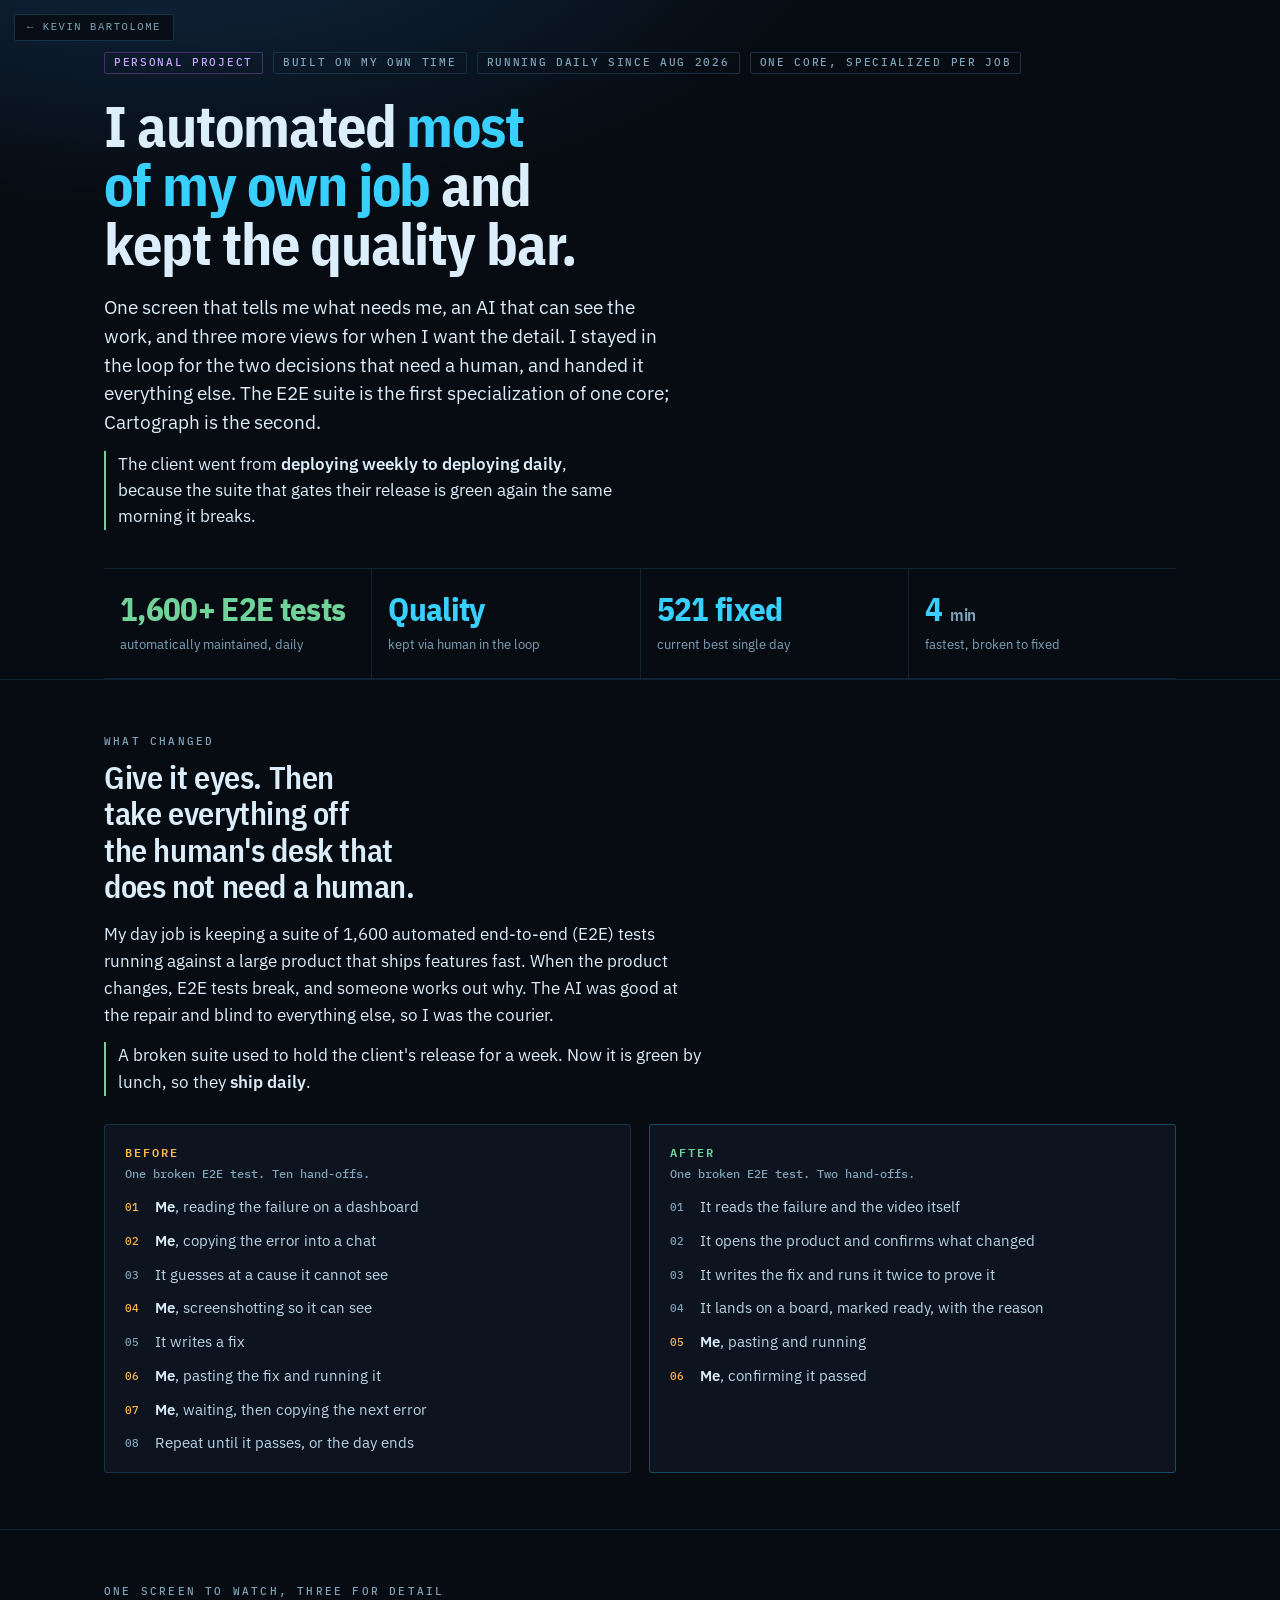
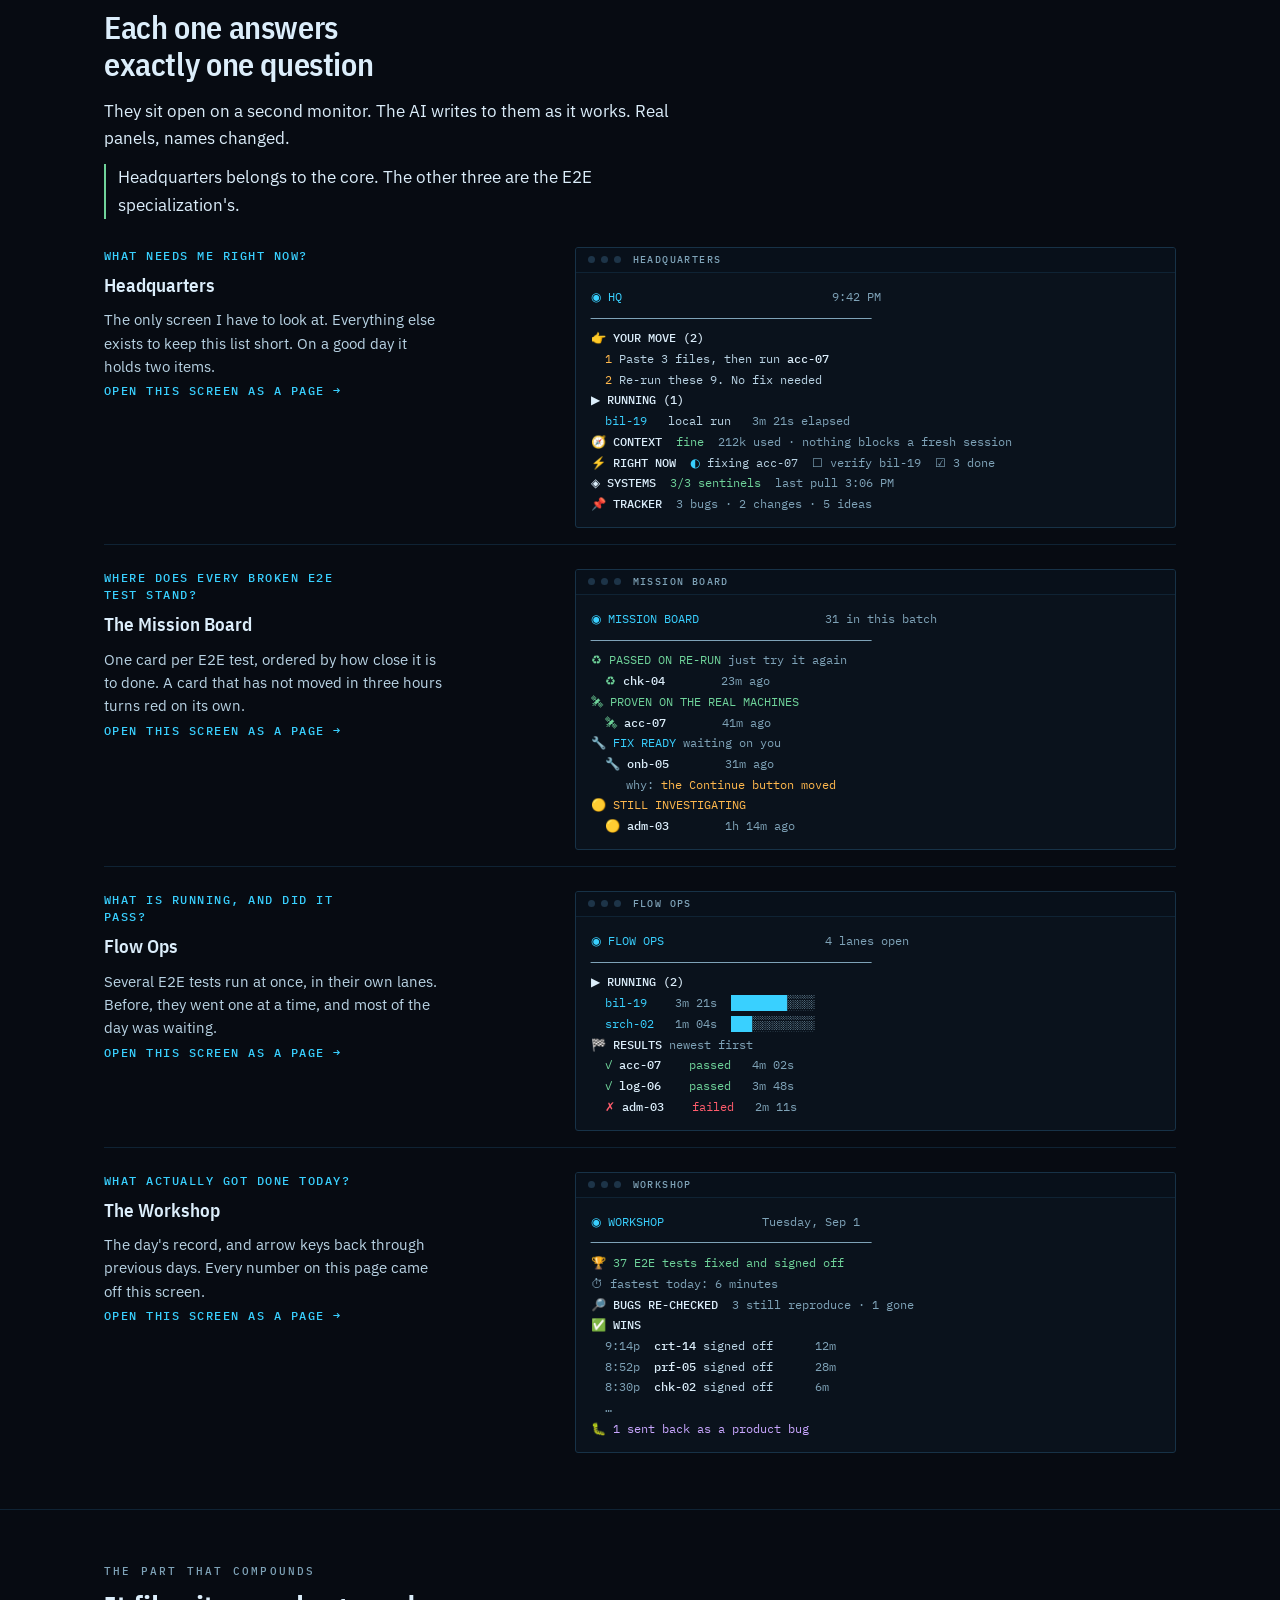
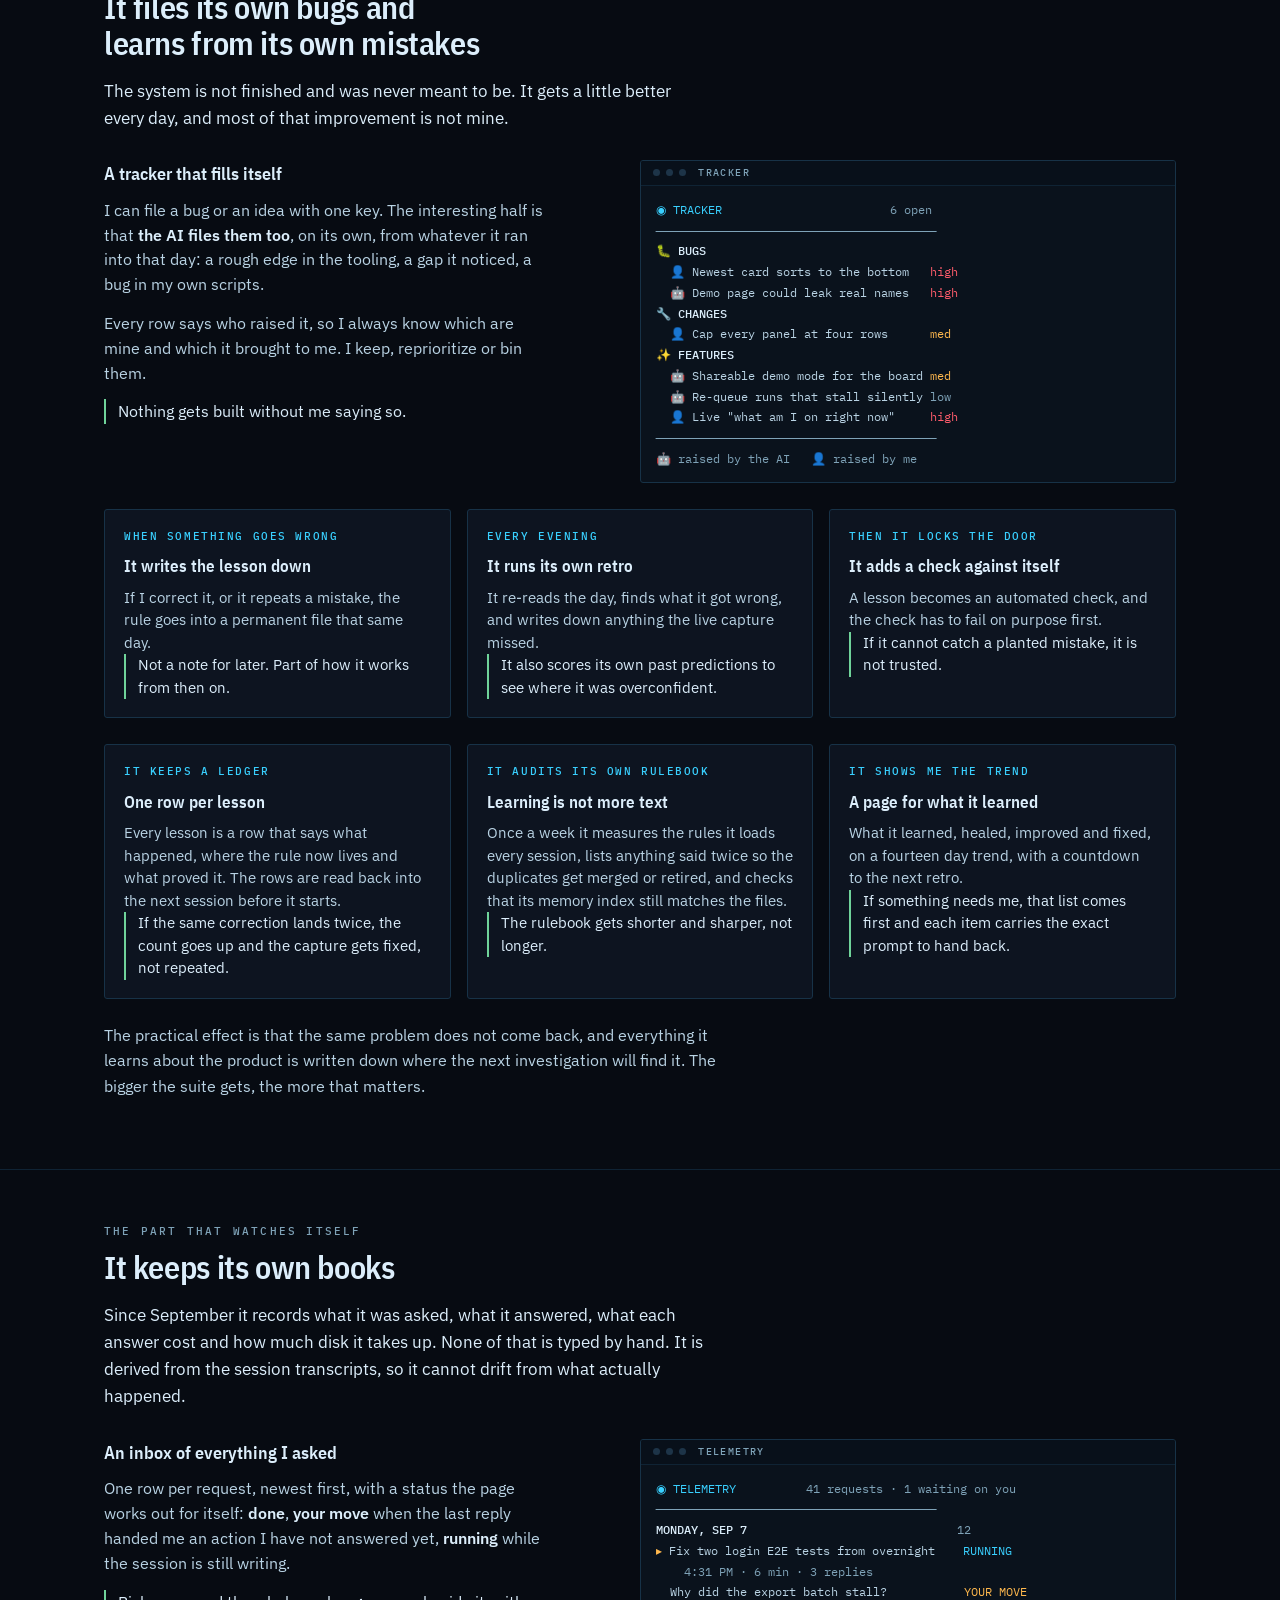
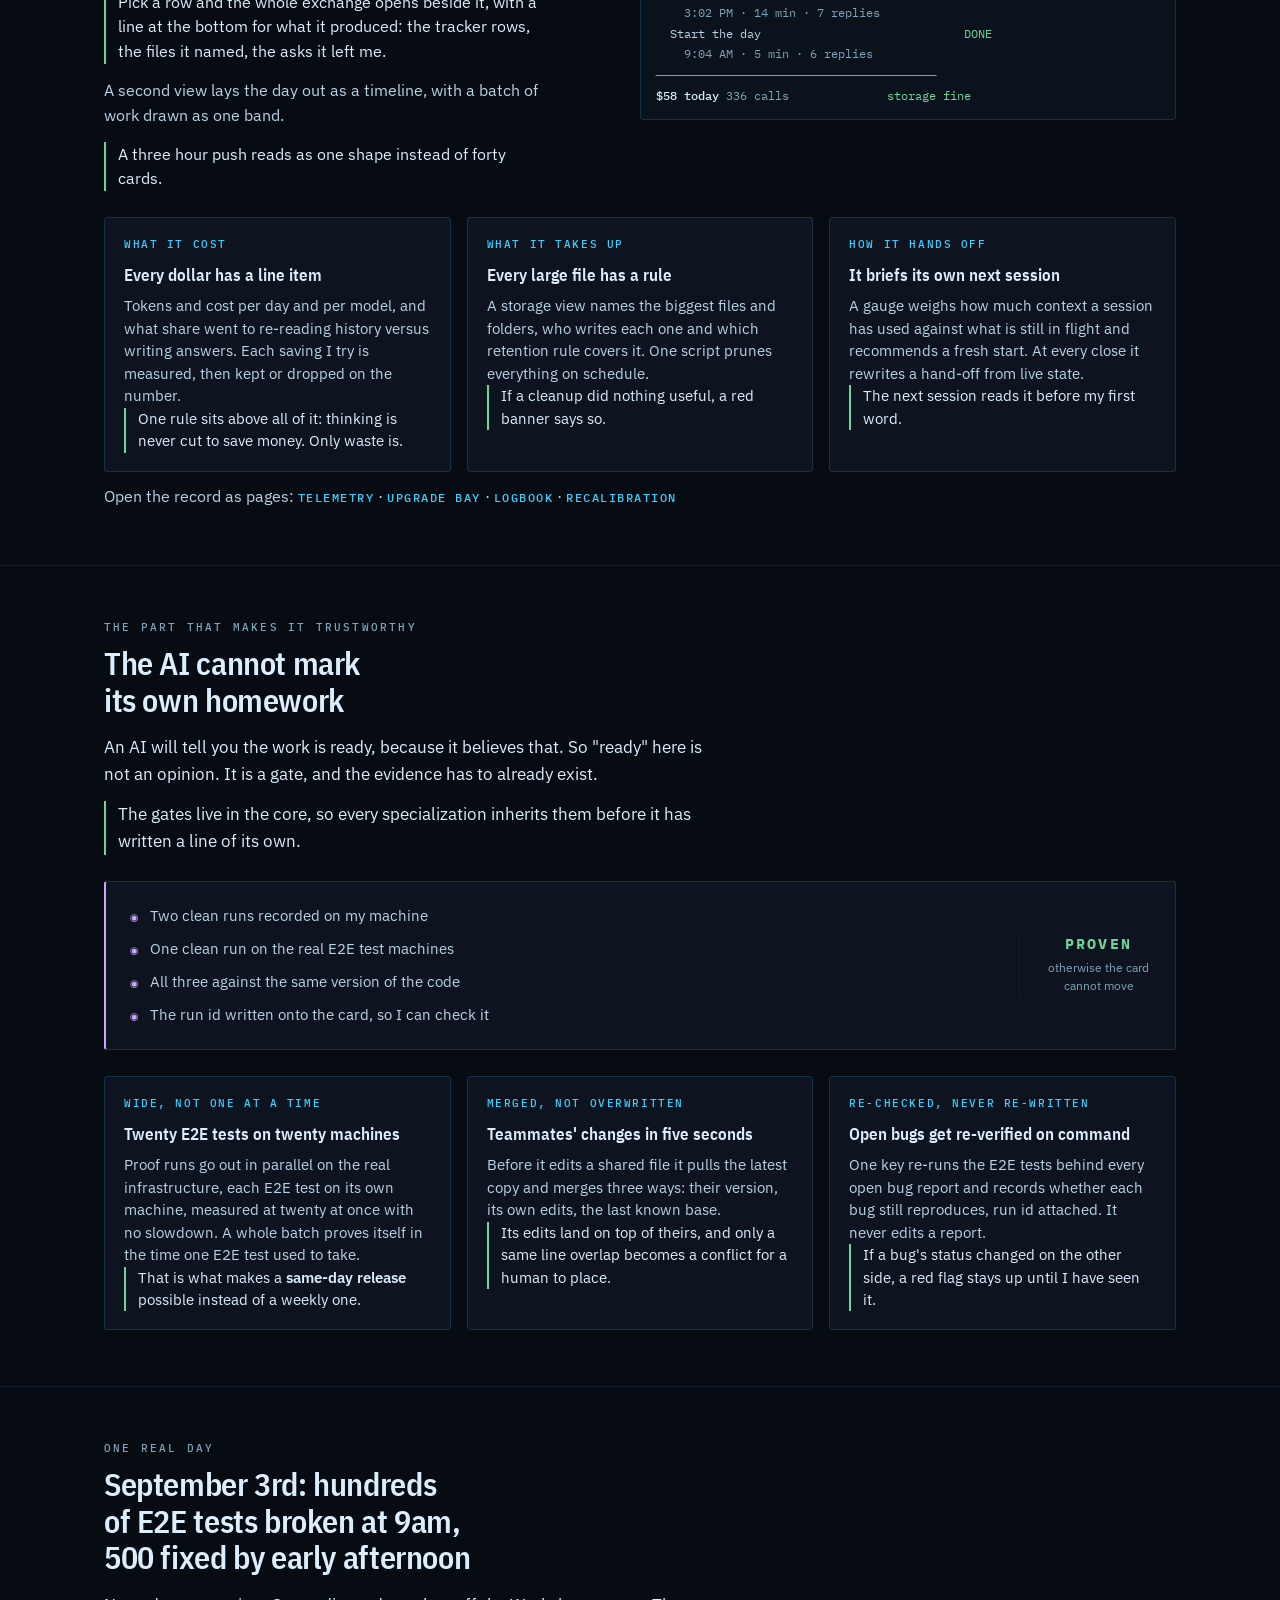
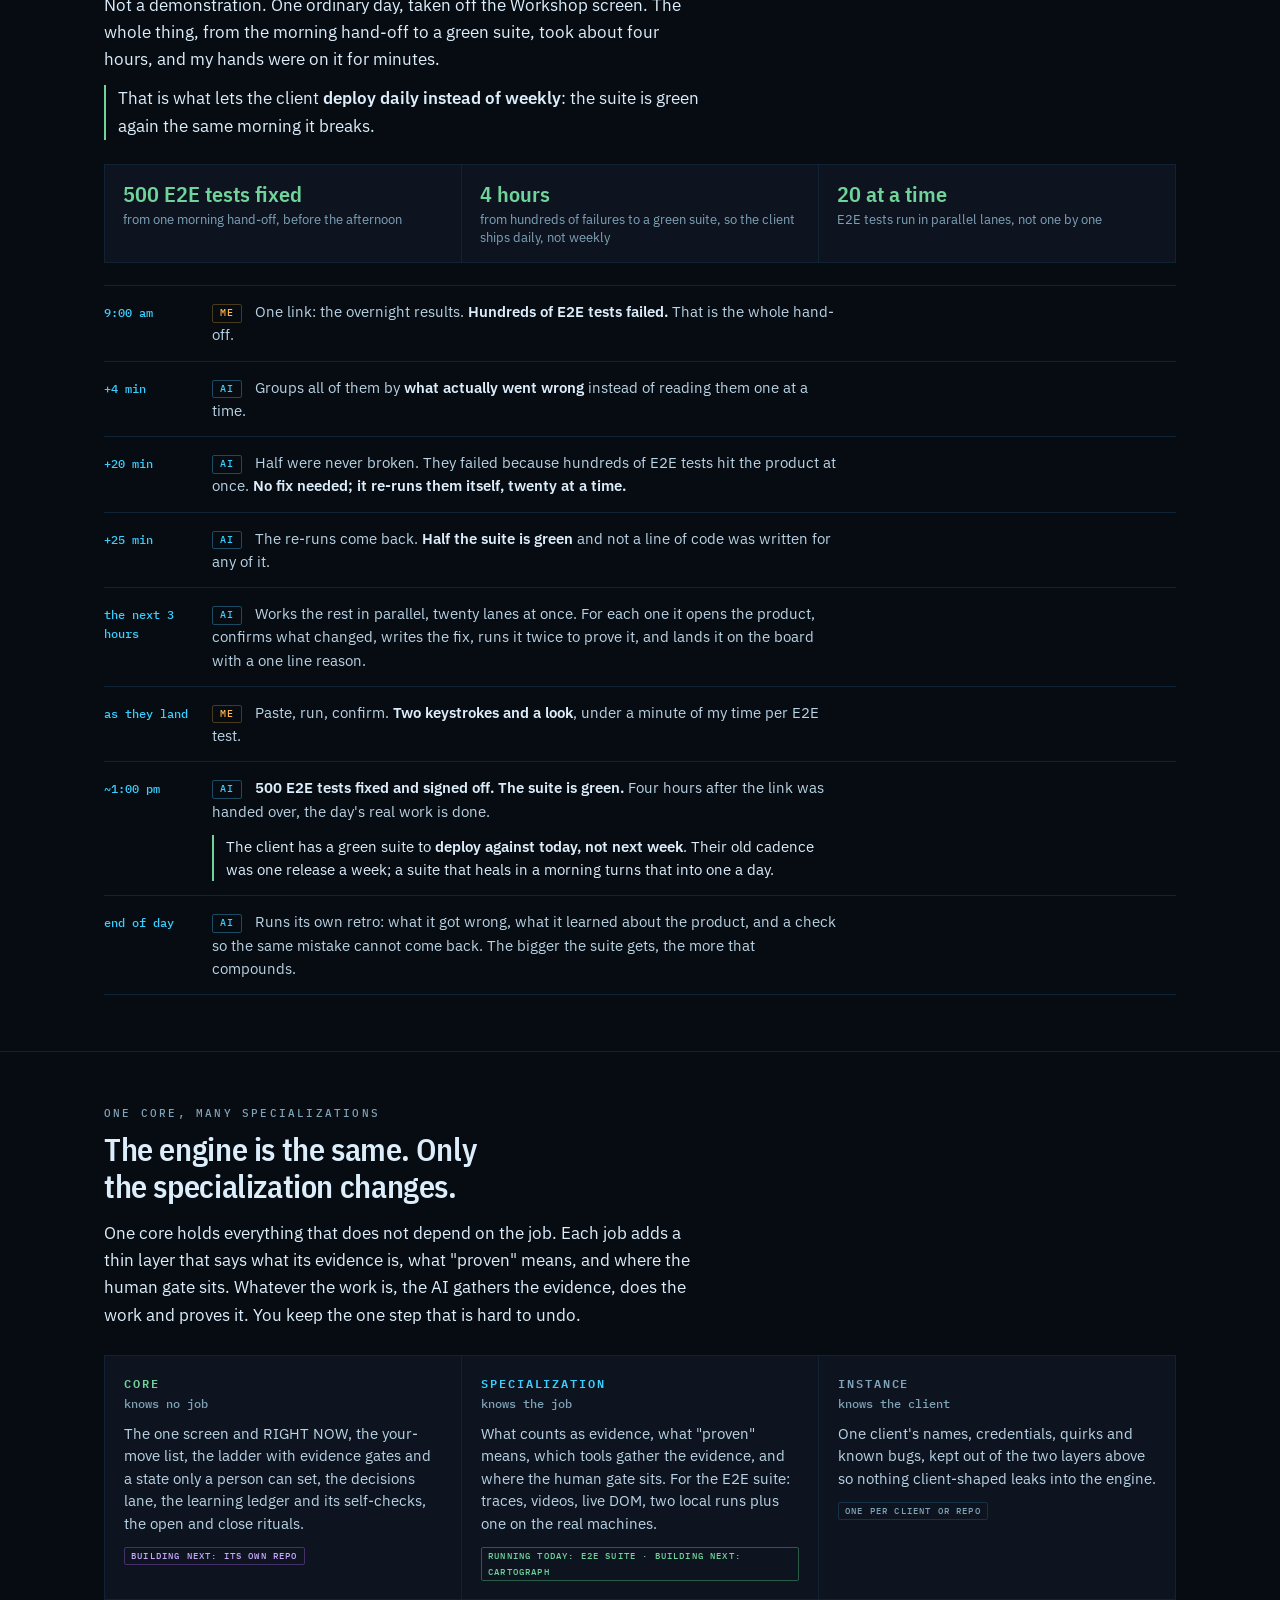
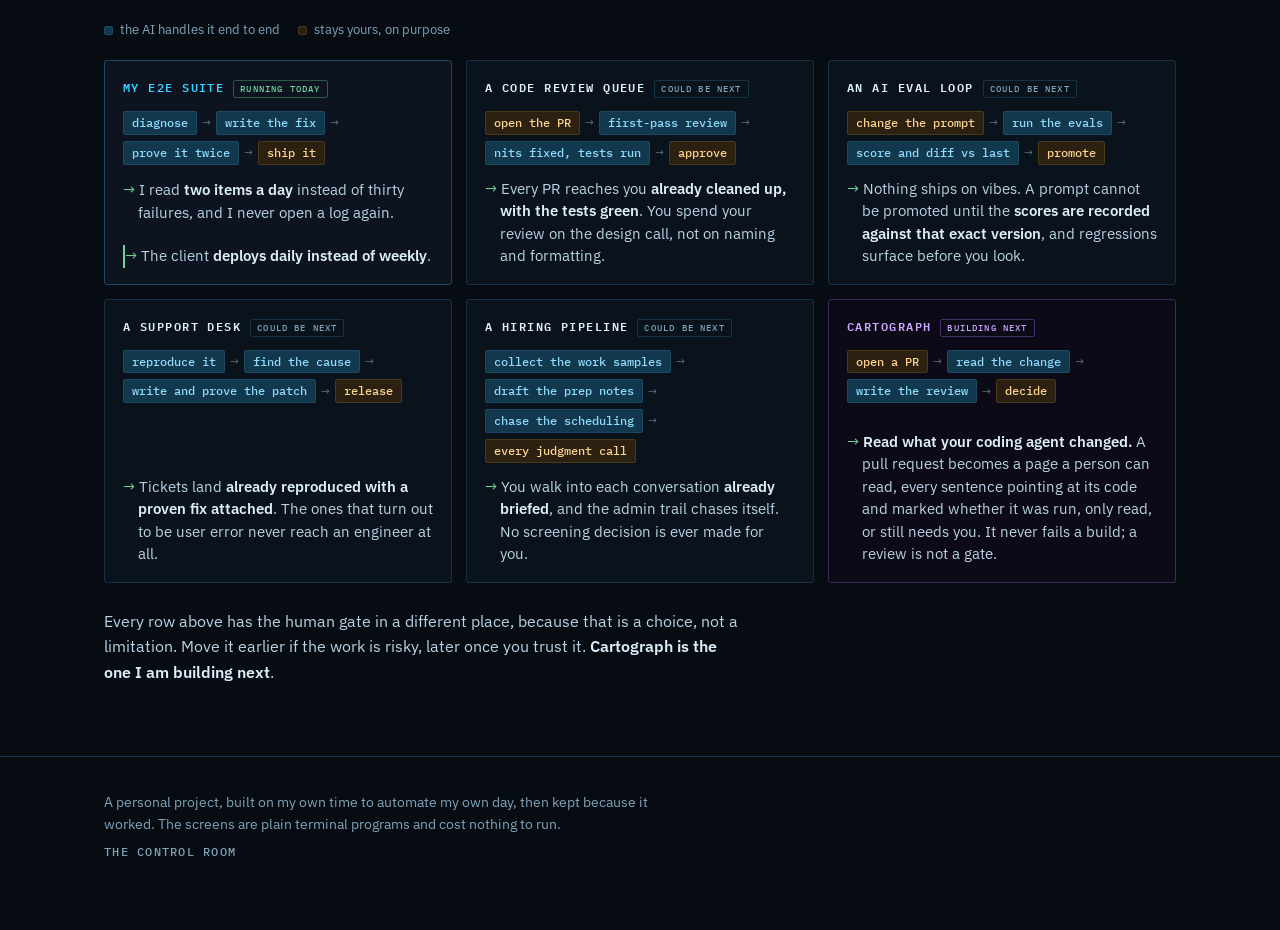
==== commit 6422805c: "Add files via upload" ====
--- a/control-room/index.html
+++ b/control-room/index.html
@@ -38,6 +38,8 @@
 h1{font-weight:700; font-size:clamp(36px,6.6vw,58px); line-height:1.02; letter-spacing:-.018em; max-width:19ch}
 h1 em{font-style:normal; color:var(--cyan)}
 .deck{margin:20px 0 0; font-size:18.5px; line-height:1.55; color:var(--fg); max-width:52ch}
+.payoff{display:block; margin-top:12px; padding-left:12px; border-left:2px solid var(--green); color:var(--fg)}
+.deck.payoff{margin-top:14px; font-size:17px} .sub.payoff{margin-top:12px} .gain.payoff{margin-top:8px}
 
 /* ---------- headline numbers ---------- */
 .figures{display:grid; grid-template-columns:repeat(4,1fr); gap:1px; margin:38px 0 0;
@@ -124,6 +126,19 @@
 .split .p p{font-size:15.5px; max-width:44ch}
 .split .p p:last-child{margin-bottom:0}
 .split .p h3{font-size:18px; font-weight:600; margin:0 0 9px}
+
+/* ---------- core / specialization / instance ---------- */
+.layers{display:grid; grid-template-columns:repeat(auto-fit,minmax(260px,1fr)); gap:1px; background:var(--line2);
+  border:1px solid var(--line2); margin-top:26px}
+.layer{background:var(--panel); padding:18px 19px 16px; min-width:0}
+.layer h3{font:600 12px/1.6 var(--mono); letter-spacing:.16em; text-transform:uppercase; color:var(--cyan); margin:0}
+.layer.core h3{color:var(--green)} .layer.inst h3{color:var(--dim)}
+.layer .lb{display:block; font:500 12px/1.5 var(--mono); color:var(--dim); margin:2px 0 10px}
+.layer p{font-size:14.5px; line-height:1.55; margin:0; max-width:none}
+.layer .badge{display:inline-block; margin-top:12px; font:500 9px/1.75 var(--mono); letter-spacing:.13em; text-transform:uppercase;
+  border-radius:2px; padding:0 6px; border:1px solid var(--line); color:var(--dim)}
+.layer.core .badge{color:var(--violet); border-color:#453069}
+.layer.spec .badge{color:var(--green); border-color:#2a5c45}
 
 /* ---------- porting cards ---------- */
 .legend{display:flex; flex-wrap:wrap; gap:8px 18px; align-items:center; margin:20px 0 0;
@@ -174,14 +189,18 @@
       <span class="tag own">Personal project</span>
       <span class="tag">Built on my own time</span>
       <span class="tag">Running daily since Aug 2026</span>
+      <span class="tag">One core, specialized per job</span>
     </div>
     <h1>I automated <em>most of my own job</em> and kept the quality bar.</h1>
     <p class="deck">One screen that tells me what needs me, an AI that can see the work, and three more views for when I want the detail. I stayed in the loop for the two
-    decisions that need a human, and handed it everything else.</p>
+    decisions that need a human, and handed it everything else. The E2E suite is the first specialization of one
+    core; Cartograph is the second.</p>
+    <p class="deck payoff">The client went from <strong>deploying weekly to deploying daily</strong>, because the suite that
+    gates their release is green again the same morning it breaks.</p>
     <div class="figures">
-      <div class="hi"><b>800+ tests</b><span>automatically maintained, daily</span></div>
+      <div class="hi"><b>1,600+ E2E tests</b><span>automatically maintained, daily</span></div>
       <div><b>Quality</b><span>kept via human in the loop</span></div>
-      <div><b>128 fixed</b><span>current best single day</span></div>
+      <div><b>521 fixed</b><span>current best single day</span></div>
       <div><b>4 <i>min</i></b><span>fastest, broken to fixed</span></div>
     </div>
   </div>
@@ -193,13 +212,15 @@
   <div class="wide">
     <p class="kicker">What changed</p>
     <h2>Give it eyes. Then take everything off the human's desk that does not need a human.</h2>
-    <p class="sub">My day job is keeping a test suite of 1,600 automated tests running against a large product that ships features fast. When the
-    product changes, tests break, and someone works out why. The AI was good at the repair and blind to
+    <p class="sub">My day job is keeping a suite of 1,600 automated end-to-end (E2E) tests running against a large product that ships features fast. When the
+    product changes, E2E tests break, and someone works out why. The AI was good at the repair and blind to
     everything else, so I was the courier.</p>
+    <p class="sub payoff">A broken suite used to hold the client's release for a week. Now it is green by lunch, so they
+    <strong>ship daily</strong>.</p>
     <div class="relay">
       <div class="lane then">
         <h3>Before</h3>
-        <p class="tally">One broken test. Ten hand-offs.</p>
+        <p class="tally">One broken E2E test. Ten hand-offs.</p>
         <ol class="steps">
           <li class="human"><b>Me</b>, reading the failure on a dashboard</li>
           <li class="human"><b>Me</b>, copying the error into a chat</li>
@@ -213,7 +234,7 @@
       </div>
       <div class="lane now">
         <h3>After</h3>
-        <p class="tally">One broken test. Two hand-offs.</p>
+        <p class="tally">One broken E2E test. Two hand-offs.</p>
         <ol class="steps">
           <li>It reads the failure and the video itself</li>
           <li>It opens the product and confirms what changed</li>
@@ -229,126 +250,108 @@
 
 <section>
   <div class="wide">
-    <p class="kicker">Porting it</p>
-    <h2>The same three jobs get automated every time. The same one stays yours.</h2>
-    <p class="sub">Whatever the work is, the AI gathers the evidence, does the work and proves it. You keep
-    the one step that is hard to undo. Only the words change.</p>
-    <div class="legend">
-      <b><i class="ai"></i> the AI handles it end to end</b>
-      <b><i class="me"></i> stays yours, on purpose</b>
-    </div>
-    <div class="port">
-
-      <div class="pc mine">
-        <div class="role">My test suite <span class="badge">running today</span></div>
-        <div class="chain2">
-          <span class="chip ai">diagnose</span><span class="arw">&rarr;</span>
-          <span class="chip ai">write the fix</span><span class="arw">&rarr;</span>
-          <span class="chip ai">prove it twice</span><span class="arw">&rarr;</span>
-          <span class="chip me">ship it</span>
-        </div>
-        <p class="gain">I read <b>two items a day</b> instead of thirty failures, and I never open a log
-        again.</p>
-      </div>
-
-      <div class="pc">
-        <div class="role">A code review queue</div>
-        <div class="chain2">
-          <span class="chip me">open the PR</span><span class="arw">&rarr;</span>
-          <span class="chip ai">first-pass review</span><span class="arw">&rarr;</span>
-          <span class="chip ai">nits fixed, tests run</span><span class="arw">&rarr;</span>
-          <span class="chip me">approve</span>
-        </div>
-        <p class="gain">Every PR reaches you <b>already cleaned up, with the tests green</b>. You spend
-        your review on the design call, not on naming and formatting.</p>
-      </div>
-
-      <div class="pc">
-        <div class="role">An AI eval loop</div>
-        <div class="chain2">
-          <span class="chip me">change the prompt</span><span class="arw">&rarr;</span>
-          <span class="chip ai">run the evals</span><span class="arw">&rarr;</span>
-          <span class="chip ai">score and diff vs last</span><span class="arw">&rarr;</span>
-          <span class="chip me">promote</span>
-        </div>
-        <p class="gain">Nothing ships on vibes. A prompt cannot be promoted until the <b>scores are
-        recorded against that exact version</b>, and regressions surface before you look.</p>
-      </div>
-
-      <div class="pc">
-        <div class="role">A support desk</div>
-        <div class="chain2">
-          <span class="chip ai">reproduce it</span><span class="arw">&rarr;</span>
-          <span class="chip ai">find the cause</span><span class="arw">&rarr;</span>
-          <span class="chip ai">write and prove the patch</span><span class="arw">&rarr;</span>
-          <span class="chip me">release</span>
-        </div>
-        <p class="gain">Tickets land <b>already reproduced with a proven fix attached</b>. The ones that
-        turn out to be user error never reach an engineer at all.</p>
-      </div>
-
-      <div class="pc">
-        <div class="role">A hiring pipeline</div>
-        <div class="chain2">
-          <span class="chip ai">collect the work samples</span><span class="arw">&rarr;</span>
-          <span class="chip ai">draft the prep notes</span><span class="arw">&rarr;</span>
-          <span class="chip ai">chase the scheduling</span><span class="arw">&rarr;</span>
-          <span class="chip me">every judgement call</span>
-        </div>
-        <p class="gain">You walk into each conversation <b>already briefed</b>, and the admin trail chases
-        itself. No screening decision is ever made for you.</p>
-      </div>
-
-      <div class="pc plan">
-        <div class="role">My own week <span class="badge">building next</span></div>
-        <div class="chain2">
-          <span class="chip me">say what I want</span><span class="arw">&rarr;</span>
-          <span class="chip ai">break it into steps</span><span class="arw">&rarr;</span>
-          <span class="chip ai">chase and surface it</span><span class="arw">&rarr;</span>
-          <span class="chip me">actually do it</span>
-        </div>
-        <p class="gain">One screen that tells me <b>what genuinely needs me today</b>, and hides
-        everything that does not. Same machinery, no testing in sight.</p>
-      </div>
-
-    </div>
-    <p style="margin-top:26px">Every row above has the human gate in a different place, because that is a
-    choice, not a limitation. Move it earlier if the work is risky, later once you trust it.
-    <strong>I am building the personal one next</strong>.</p>
-  </div>
-</section>
-
-<section>
-  <div class="wide">
-    <p class="kicker">The part that makes it trustworthy</p>
-    <h2>The AI cannot mark its own homework</h2>
-    <p class="sub">An AI will tell you the work is ready, because it believes that. So "ready" here is not
-    an opinion. It is a gate, and the evidence has to already exist.</p>
-    <div class="gate">
-      <ul>
-        <li>Two clean runs recorded on my machine</li>
-        <li>One clean run on the real test machines</li>
-        <li>All three against the same version of the code</li>
-        <li>The run id written onto the card, so I can check it</li>
-      </ul>
-      <div class="verdict"><b>PROVEN</b><span>otherwise the card cannot move</span></div>
-    </div>
-
-    <div class="loop">
-      <div><span class="n">Wide, not one at a time</span>
-        <h3>Twenty tests on twenty machines</h3>
-        <p>Proof runs go out in parallel on the real infrastructure, each test on its own machine, measured
-        at twenty at once with no slowdown. A whole batch proves itself in the time one test used to take.</p></div>
-      <div><span class="n">Merged, not overwritten</span>
-        <h3>Teammates' changes in five seconds</h3>
-        <p>Before it edits a shared file it pulls the latest copy and merges three ways: their version, its
-        own edits, the last known base. Its edits land on top of theirs, and only a same line overlap becomes
-        a conflict for a human to place.</p></div>
-      <div><span class="n">Re-checked, never re-written</span>
-        <h3>Open bugs get re-verified on command</h3>
-        <p>One key re-runs the tests behind every open bug report and records whether each bug still
-        reproduces, run id attached. It never edits a report. If a bug's status changed on the other side,
-        a red flag stays up until I have seen it.</p></div>
+    <p class="kicker">One screen to watch, three for detail</p>
+    <h2>Each one answers exactly one question</h2>
+    <p class="sub">They sit open on a second monitor. The AI writes to them as it works. Real panels,
+    names changed.</p>
+    <p class="sub payoff">Headquarters belongs to the core. The other three are the E2E specialization's.</p>
+
+    <div class="watchers">
+
+      <div class="watcher">
+        <div class="wtext">
+          <p class="q">What needs me right now?</p>
+          <h3>Headquarters</h3>
+          <p>The only screen I have to look at. Everything else exists to keep this list short. On a good
+          day it holds two items.</p>
+          <p class="wgo"><a href="https://kxvin1.github.io/hq">Open this screen as a page &rarr;</a></p>
+        </div>
+        <div class="term">
+          <div class="chrome"><i class="dot"></i><i class="dot"></i><i class="dot"></i><span>Headquarters</span></div>
+<pre><span class="c">◉ HQ</span>                              <span class="d">9:42 PM</span>
+<span class="d">────────────────────────────────────────</span>
+<span class="w">👉 YOUR MOVE (2)</span>
+  <span class="a">1</span> Paste 3 files, then run <span class="w">acc-07</span>
+  <span class="a">2</span> Re-run these 9. No fix needed
+<span class="w">▶ RUNNING (1)</span>
+  <span class="c">bil-19</span>   local run   <span class="d">3m 21s elapsed</span>
+<span class="w">🧭 CONTEXT</span>  <span class="g">fine</span>  <span class="d">212k used · nothing blocks a fresh session</span>
+<span class="w">⚡ RIGHT NOW</span>  <span class="c">◐</span> fixing acc-07  <span class="d">☐ verify bil-19  ☑ 3 done</span>
+<span class="w">◈ SYSTEMS</span>  <span class="g">3/3 sentinels</span>  <span class="d">last pull 3:06 PM</span>
+<span class="w">📌 TRACKER</span>  <span class="d">3 bugs · 2 changes · 5 ideas</span></pre>
+        </div>
+      </div>
+
+      <div class="watcher">
+        <div class="wtext">
+          <p class="q">Where does every broken E2E test stand?</p>
+          <h3>The Mission Board</h3>
+          <p>One card per E2E test, ordered by how close it is to done. A card that has not moved in three
+          hours turns red on its own.</p>
+          <p class="wgo"><a href="https://kxvin1.github.io/mission-board">Open this screen as a page &rarr;</a></p>
+        </div>
+        <div class="term">
+          <div class="chrome"><i class="dot"></i><i class="dot"></i><i class="dot"></i><span>Mission Board</span></div>
+<pre><span class="c">◉ MISSION BOARD</span>                  <span class="d">31 in this batch</span>
+<span class="d">────────────────────────────────────────</span>
+<span class="g">♻ PASSED ON RE-RUN</span> <span class="d">just try it again</span>
+  <span class="g">♻</span> <span class="w">chk-04</span>        <span class="d">23m ago</span>
+<span class="g">🛰 PROVEN ON THE REAL MACHINES</span>
+  <span class="g">🛰</span> <span class="w">acc-07</span>        <span class="d">41m ago</span>
+<span class="c">🔧 FIX READY</span> <span class="d">waiting on you</span>
+  <span class="c">🔧</span> <span class="w">onb-05</span>        <span class="d">31m ago</span>
+     <span class="d">why:</span> <span class="a">the Continue button moved</span>
+<span class="a">🟡 STILL INVESTIGATING</span>
+  <span class="a">🟡</span> <span class="w">adm-03</span>        <span class="d">1h 14m ago</span></pre>
+        </div>
+      </div>
+
+      <div class="watcher">
+        <div class="wtext">
+          <p class="q">What is running, and did it pass?</p>
+          <h3>Flow Ops</h3>
+          <p>Several E2E tests run at once, in their own lanes. Before, they went one at a time, and most of
+          the day was waiting.</p>
+          <p class="wgo"><a href="https://kxvin1.github.io/flow-ops">Open this screen as a page &rarr;</a></p>
+        </div>
+        <div class="term">
+          <div class="chrome"><i class="dot"></i><i class="dot"></i><i class="dot"></i><span>Flow Ops</span></div>
+<pre><span class="c">◉ FLOW OPS</span>                       <span class="d">4 lanes open</span>
+<span class="d">────────────────────────────────────────</span>
+<span class="w">▶ RUNNING (2)</span>
+  <span class="c">bil-19</span>    <span class="d">3m 21s</span>  <span class="c">████████</span><span class="d">░░░░</span>
+  <span class="c">srch-02</span>   <span class="d">1m 04s</span>  <span class="c">███</span><span class="d">░░░░░░░░░</span>
+<span class="w">🏁 RESULTS</span> <span class="d">newest first</span>
+  <span class="g">✓</span> <span class="w">acc-07</span>    <span class="g">passed</span>   <span class="d">4m 02s</span>
+  <span class="g">✓</span> <span class="w">log-06</span>    <span class="g">passed</span>   <span class="d">3m 48s</span>
+  <span class="r">✗</span> <span class="w">adm-03</span>    <span class="r">failed</span>   <span class="d">2m 11s</span></pre>
+        </div>
+      </div>
+
+      <div class="watcher">
+        <div class="wtext">
+          <p class="q">What actually got done today?</p>
+          <h3>The Workshop</h3>
+          <p>The day's record, and arrow keys back through previous days. Every number on this page came
+          off this screen.</p>
+          <p class="wgo"><a href="https://kxvin1.github.io/workshop">Open this screen as a page &rarr;</a></p>
+        </div>
+        <div class="term">
+          <div class="chrome"><i class="dot"></i><i class="dot"></i><i class="dot"></i><span>Workshop</span></div>
+<pre><span class="c">◉ WORKSHOP</span>              <span class="d">Tuesday, Sep 1</span>
+<span class="d">────────────────────────────────────────</span>
+<span class="g">🏆 37 E2E tests fixed and signed off</span>
+<span class="d">⏱ fastest today: 6 minutes</span>
+<span class="w">🔎 BUGS RE-CHECKED</span>  <span class="d">3 still reproduce · 1 gone</span>
+<span class="w">✅ WINS</span>
+  <span class="d">9:14p</span>  <span class="w">crt-14</span> signed off      <span class="d">12m</span>
+  <span class="d">8:52p</span>  <span class="w">prf-05</span> signed off      <span class="d">28m</span>
+  <span class="d">8:30p</span>  <span class="w">chk-02</span> signed off      <span class="d">6m</span>
+  <span class="d">…</span>
+<span class="v">🐛 1 sent back as a product bug</span></pre>
+        </div>
+      </div>
+
     </div>
   </div>
 </section>
@@ -367,7 +370,8 @@
         them too</strong>, on its own, from whatever it ran into that day: a rough edge in the tooling, a
         gap it noticed, a bug in my own scripts.</p>
         <p>Every row says who raised it, so I always know which are mine and which it brought to me. I
-        keep, reprioritise or bin them. Nothing gets built without me saying so.</p>
+        keep, reprioritize or bin them.</p>
+        <p class="payoff">Nothing gets built without me saying so.</p>
       </div>
       <div class="term">
         <div class="chrome"><i class="dot"></i><i class="dot"></i><i class="dot"></i><span>Tracker</span></div>
@@ -390,33 +394,36 @@
     <div class="loop">
       <div><span class="n">When something goes wrong</span>
         <h3>It writes the lesson down</h3>
-        <p>If I correct it, or it repeats a mistake, the rule goes into a permanent file that same day.
-        Not a note for later. Part of how it works from then on.</p></div>
+        <p>If I correct it, or it repeats a mistake, the rule goes into a permanent file that same day.</p>
+        <p class="payoff">Not a note for later. Part of how it works from then on.</p></div>
       <div><span class="n">Every evening</span>
         <h3>It runs its own retro</h3>
-        <p>It re-reads the day, finds what it got wrong, and writes down anything the live capture missed.
-        It also scores its own past predictions to see where it was overconfident.</p></div>
+        <p>It re-reads the day, finds what it got wrong, and writes down anything the live capture missed.</p>
+        <p class="payoff">It also scores its own past predictions to see where it was overconfident.</p></div>
       <div><span class="n">Then it locks the door</span>
-        <h3>It adds a test against itself</h3>
-        <p>A lesson becomes an automated check, and the check has to fail on purpose first. If it cannot
-        catch a planted mistake, it is not trusted.</p></div>
+        <h3>It adds a check against itself</h3>
+        <p>A lesson becomes an automated check, and the check has to fail on purpose first.</p>
+        <p class="payoff">If it cannot catch a planted mistake, it is not trusted.</p></div>
     </div>
 
     <div class="loop">
       <div><span class="n">It keeps a ledger</span>
         <h3>One row per lesson</h3>
         <p>Every lesson is a row that says what happened, where the rule now lives and what proved it. The
-        rows are read back into the next session before it starts. If the same correction lands twice, the
-        count goes up and the capture gets fixed, not repeated.</p></div>
+        rows are read back into the next session before it starts.</p>
+        <p class="payoff">If the same correction lands twice, the count goes up and the capture gets fixed, not
+        repeated.</p></div>
       <div><span class="n">It audits its own rulebook</span>
         <h3>Learning is not more text</h3>
         <p>Once a week it measures the rules it loads every session, lists anything said twice so the
-        duplicates get merged or retired, and checks that its memory index still matches the files.</p></div>
+        duplicates get merged or retired, and checks that its memory index still matches the files.</p>
+        <p class="payoff">The rulebook gets shorter and sharper, not longer.</p></div>
       <div><span class="n">It shows me the trend</span>
         <h3>A page for what it learned</h3>
         <p>What it learned, healed, improved and fixed, on a fourteen day trend, with a countdown to the next
-        retro. If something needs me, that list comes first and each item carries the exact prompt to hand
-        back.</p></div>
+        retro.</p>
+        <p class="payoff">If something needs me, that list comes first and each item carries the exact prompt to
+        hand back.</p></div>
     </div>
 
     <p style="margin-top:24px">The practical effect is that the same problem does not come back, and
@@ -438,18 +445,18 @@
         <h3>An inbox of everything I asked</h3>
         <p>One row per request, newest first, with a status the page works out for itself: <strong>done</strong>,
         <strong>your move</strong> when the last reply handed me an action I have not answered yet,
-        <strong>running</strong> while the session is still writing. Pick a row and the whole exchange opens
-        beside it, with a line at the bottom for what it produced: the tracker rows, the files it named, the
-        asks it left me.</p>
-        <p>A second view lays the day out as a timeline, with a batch of work drawn as one band, so a three
-        hour push reads as one shape instead of forty cards.</p>
+        <strong>running</strong> while the session is still writing.</p>
+        <p class="payoff">Pick a row and the whole exchange opens beside it, with a line at the bottom for what it
+        produced: the tracker rows, the files it named, the asks it left me.</p>
+        <p>A second view lays the day out as a timeline, with a batch of work drawn as one band.</p>
+        <p class="payoff">A three hour push reads as one shape instead of forty cards.</p>
       </div>
       <div class="term">
         <div class="chrome"><i class="dot"></i><i class="dot"></i><i class="dot"></i><span>Telemetry</span></div>
 <pre><span class="c">◉ TELEMETRY</span>          <span class="d">41 requests · 1 waiting on you</span>
 <span class="d">────────────────────────────────────────</span>
 <span class="w">MONDAY, SEP 7</span>                              <span class="d">12</span>
-<span class="a">▸</span> Fix the two login tests from overnight  <span class="c">RUNNING</span>
+<span class="a">▸</span> Fix two login E2E tests from overnight    <span class="c">RUNNING</span>
     <span class="d">4:31 PM · 6 min · 3 replies</span>
   Why did the export batch stall?           <span class="a">YOUR MOVE</span>
     <span class="d">3:02 PM · 14 min · 7 replies</span>
@@ -464,18 +471,18 @@
       <div><span class="n">What it cost</span>
         <h3>Every dollar has a line item</h3>
         <p>Tokens and cost per day and per model, and what share went to re-reading history versus writing
-        answers. Each saving I try is measured, then kept or dropped on the number. One rule sits above all of
-        it: thinking is never cut to save money. Only waste is.</p></div>
+        answers. Each saving I try is measured, then kept or dropped on the number.</p>
+        <p class="payoff">One rule sits above all of it: thinking is never cut to save money. Only waste is.</p></div>
       <div><span class="n">What it takes up</span>
         <h3>Every large file has a rule</h3>
         <p>A storage view names the biggest files and folders, who writes each one and which retention rule
-        covers it. One script prunes everything on schedule, and a red banner appears if a cleanup did nothing
-        useful.</p></div>
+        covers it. One script prunes everything on schedule.</p>
+        <p class="payoff">If a cleanup did nothing useful, a red banner says so.</p></div>
       <div><span class="n">How it hands off</span>
         <h3>It briefs its own next session</h3>
         <p>A gauge weighs how much context a session has used against what is still in flight and recommends
-        a fresh start. At every close it rewrites a hand-off from live state, and the next session reads it
-        before my first word.</p></div>
+        a fresh start. At every close it rewrites a hand-off from live state.</p>
+        <p class="payoff">The next session reads it before my first word.</p></div>
     </div>
     <p class="wgo">Open the record as pages: <a href="https://kxvin1.github.io/telemetry">Telemetry</a> &middot;
     <a href="https://kxvin1.github.io/upgrade-bay">Upgrade Bay</a> &middot;
@@ -486,107 +493,39 @@
 
 <section>
   <div class="wide">
-    <p class="kicker">One screen to watch, three for detail</p>
-    <h2>Each one answers exactly one question</h2>
-    <p class="sub">They sit open on a second monitor. The AI writes to them as it works. Real panels,
-    names changed.</p>
-
-    <div class="watchers">
-
-      <div class="watcher">
-        <div class="wtext">
-          <p class="q">What needs me right now?</p>
-          <h3>Headquarters</h3>
-          <p>The only screen I have to look at. Everything else exists to keep this list short. On a good
-          day it holds two items.</p>
-          <p class="wgo"><a href="https://kxvin1.github.io/hq">Open this screen as a page &rarr;</a></p>
-        </div>
-        <div class="term">
-          <div class="chrome"><i class="dot"></i><i class="dot"></i><i class="dot"></i><span>Headquarters</span></div>
-<pre><span class="c">◉ HQ</span>                              <span class="d">9:42 PM</span>
-<span class="d">────────────────────────────────────────</span>
-<span class="w">👉 YOUR MOVE (2)</span>
-  <span class="a">1</span> Paste 3 files, then run <span class="w">acc-07</span>
-  <span class="a">2</span> Re-run these 9. No fix needed
-<span class="w">▶ RUNNING (1)</span>
-  <span class="c">bil-19</span>   local run   <span class="d">3m 21s elapsed</span>
-<span class="w">🧭 CONTEXT</span>  <span class="g">fine</span>  <span class="d">212k used · nothing blocks a fresh session</span>
-<span class="w">⚡ RIGHT NOW</span>  <span class="c">◐</span> fixing acc-07  <span class="d">☐ verify bil-19  ☑ 3 done</span>
-<span class="w">◈ SYSTEMS</span>  <span class="g">3/3 sentinels</span>  <span class="d">last pull 3:06 PM</span>
-<span class="w">📌 TRACKER</span>  <span class="d">3 bugs · 2 changes · 5 ideas</span></pre>
-        </div>
-      </div>
-
-      <div class="watcher">
-        <div class="wtext">
-          <p class="q">Where does every broken test stand?</p>
-          <h3>The Mission Board</h3>
-          <p>One card per test, ordered by how close it is to done. A card that has not moved in three
-          hours turns red on its own.</p>
-          <p class="wgo"><a href="https://kxvin1.github.io/mission-board">Open this screen as a page &rarr;</a></p>
-        </div>
-        <div class="term">
-          <div class="chrome"><i class="dot"></i><i class="dot"></i><i class="dot"></i><span>Mission Board</span></div>
-<pre><span class="c">◉ MISSION BOARD</span>                  <span class="d">31 in this batch</span>
-<span class="d">────────────────────────────────────────</span>
-<span class="g">♻ PASSED ON RE-RUN</span> <span class="d">just try it again</span>
-  <span class="g">♻</span> <span class="w">chk-04</span>        <span class="d">23m ago</span>
-<span class="g">🛰 PROVEN ON THE REAL MACHINES</span>
-  <span class="g">🛰</span> <span class="w">acc-07</span>        <span class="d">41m ago</span>
-<span class="c">🔧 FIX READY</span> <span class="d">waiting on you</span>
-  <span class="c">🔧</span> <span class="w">onb-05</span>        <span class="d">31m ago</span>
-     <span class="d">why:</span> <span class="a">the Continue button moved</span>
-<span class="a">🟡 STILL INVESTIGATING</span>
-  <span class="a">🟡</span> <span class="w">adm-03</span>        <span class="d">1h 14m ago</span></pre>
-        </div>
-      </div>
-
-      <div class="watcher">
-        <div class="wtext">
-          <p class="q">What is running, and did it pass?</p>
-          <h3>Flow Ops</h3>
-          <p>Several tests run at once, in their own lanes. Before, they went one at a time, and most of
-          the day was waiting.</p>
-          <p class="wgo"><a href="https://kxvin1.github.io/flow-ops">Open this screen as a page &rarr;</a></p>
-        </div>
-        <div class="term">
-          <div class="chrome"><i class="dot"></i><i class="dot"></i><i class="dot"></i><span>Flow Ops</span></div>
-<pre><span class="c">◉ FLOW OPS</span>                       <span class="d">4 lanes open</span>
-<span class="d">────────────────────────────────────────</span>
-<span class="w">▶ RUNNING (2)</span>
-  <span class="c">bil-19</span>    <span class="d">3m 21s</span>  <span class="c">████████</span><span class="d">░░░░</span>
-  <span class="c">srch-02</span>   <span class="d">1m 04s</span>  <span class="c">███</span><span class="d">░░░░░░░░░</span>
-<span class="w">🏁 RESULTS</span> <span class="d">newest first</span>
-  <span class="g">✓</span> <span class="w">acc-07</span>    <span class="g">passed</span>   <span class="d">4m 02s</span>
-  <span class="g">✓</span> <span class="w">log-06</span>    <span class="g">passed</span>   <span class="d">3m 48s</span>
-  <span class="r">✗</span> <span class="w">adm-03</span>    <span class="r">failed</span>   <span class="d">2m 11s</span></pre>
-        </div>
-      </div>
-
-      <div class="watcher">
-        <div class="wtext">
-          <p class="q">What actually got done today?</p>
-          <h3>The Workshop</h3>
-          <p>The day's record, and arrow keys back through previous days. Every number on this page came
-          off this screen.</p>
-          <p class="wgo"><a href="https://kxvin1.github.io/workshop">Open this screen as a page &rarr;</a></p>
-        </div>
-        <div class="term">
-          <div class="chrome"><i class="dot"></i><i class="dot"></i><i class="dot"></i><span>Workshop</span></div>
-<pre><span class="c">◉ WORKSHOP</span>              <span class="d">Tuesday, Sep 1</span>
-<span class="d">────────────────────────────────────────</span>
-<span class="g">🏆 37 tests fixed and signed off</span>
-<span class="d">⏱ fastest today: 6 minutes</span>
-<span class="w">🔎 BUGS RE-CHECKED</span>  <span class="d">3 still reproduce · 1 gone</span>
-<span class="w">✅ WINS</span>
-  <span class="d">9:14p</span>  <span class="w">crt-14</span> signed off      <span class="d">12m</span>
-  <span class="d">8:52p</span>  <span class="w">prf-05</span> signed off      <span class="d">28m</span>
-  <span class="d">8:30p</span>  <span class="w">chk-02</span> signed off      <span class="d">6m</span>
-  <span class="d">…</span>
-<span class="v">🐛 1 sent back as a product bug</span></pre>
-        </div>
-      </div>
-
+    <p class="kicker">The part that makes it trustworthy</p>
+    <h2>The AI cannot mark its own homework</h2>
+    <p class="sub">An AI will tell you the work is ready, because it believes that. So "ready" here is not
+    an opinion. It is a gate, and the evidence has to already exist.</p>
+    <p class="sub payoff">The gates live in the core, so every specialization inherits them before it has written a
+    line of its own.</p>
+    <div class="gate">
+      <ul>
+        <li>Two clean runs recorded on my machine</li>
+        <li>One clean run on the real E2E test machines</li>
+        <li>All three against the same version of the code</li>
+        <li>The run id written onto the card, so I can check it</li>
+      </ul>
+      <div class="verdict"><b>PROVEN</b><span>otherwise the card cannot move</span></div>
+    </div>
+
+    <div class="loop">
+      <div><span class="n">Wide, not one at a time</span>
+        <h3>Twenty E2E tests on twenty machines</h3>
+        <p>Proof runs go out in parallel on the real infrastructure, each E2E test on its own machine, measured
+        at twenty at once with no slowdown. A whole batch proves itself in the time one E2E test used to take.</p>
+        <p class="payoff">That is what makes a <strong>same-day release</strong> possible instead of a weekly one.</p></div>
+      <div><span class="n">Merged, not overwritten</span>
+        <h3>Teammates' changes in five seconds</h3>
+        <p>Before it edits a shared file it pulls the latest copy and merges three ways: their version, its
+        own edits, the last known base.</p>
+        <p class="payoff">Its edits land on top of theirs, and only a same line overlap becomes a conflict for a
+        human to place.</p></div>
+      <div><span class="n">Re-checked, never re-written</span>
+        <h3>Open bugs get re-verified on command</h3>
+        <p>One key re-runs the E2E tests behind every open bug report and records whether each bug still
+        reproduces, run id attached. It never edits a report.</p>
+        <p class="payoff">If a bug's status changed on the other side, a red flag stays up until I have seen it.</p></div>
     </div>
   </div>
 </section>
@@ -594,33 +533,153 @@
 <section>
   <div class="wide">
     <p class="kicker">One real day</p>
-    <h2>September 3rd, start to finish</h2>
-    <p class="sub">Not a demonstration. One ordinary day, taken off the Workshop screen.</p>
+    <h2>September 3rd: hundreds of E2E tests broken at 9am, 500 fixed by early afternoon</h2>
+    <p class="sub">Not a demonstration. One ordinary day, taken off the Workshop screen. The whole thing, from the
+    morning hand-off to a green suite, took about four hours, and my hands were on it for minutes.</p>
+    <p class="sub payoff">That is what lets the client <strong>deploy daily instead of weekly</strong>: the suite is green
+    again the same morning it breaks.</p>
     <div class="stat3">
-      <div><b>800+ tests investigated </b><span>test suite comes in at 9am, green light within hours</span></div>
-      <div><b>32 at a time</b><span>tests run in parallel lanes, not one by one</span></div>
-      <div><b>under a minute</b><span>my hands-on time per test</span></div>
+      <div><b>500 E2E tests fixed</b><span>from one morning hand-off, before the afternoon</span></div>
+      <div><b>4 hours</b><span>from hundreds of failures to a green suite, so the client ships daily, not weekly</span></div>
+      <div><b>20 at a time</b><span>E2E tests run in parallel lanes, not one by one</span></div>
     </div>
     <div class="day">
-      <div class="row"><time>morning</time><div class="what"><span class="who k">Me</span>
-        One link: the immediate results. <b>Hundreds of tests failed.</b> That is the whole hand-off.</div></div>
+      <div class="row"><time>9:00 am</time><div class="what"><span class="who k">Me</span>
+        One link: the overnight results. <b>Hundreds of E2E tests failed.</b> That is the whole hand-off.</div></div>
       <div class="row"><time>+4 min</time><div class="what"><span class="who ai">AI</span>
-        Groups all by <b>what actually went wrong</b> instead of reading them one at a time.
-        </div></div>
+        Groups all of them by <b>what actually went wrong</b> instead of reading them one at a time.</div></div>
       <div class="row"><time>+20 min</time><div class="what"><span class="who ai">AI</span>
-        Half were never broken. They failed because hundreds of tests hit the product at once.
-        <b>No fix needed, just a retry done for you automatically.</b></div></div>
-      <div class="row"><time>+25 min</time><div class="what"><span class="who k">Me</span>
-        Retry those. <b>Half pass.</b> Not a line of code written for any of them.</div></div>
-      <div class="row"><time>continues in parallel</time><div class="what"><span class="who ai">AI</span>
-        Works the remainder in parallel. Opens the product, confirms what changed, writes the fix, runs it
-        twice to prove it, lands it on the board with a one line reason.</div></div>
+        Half were never broken. They failed because hundreds of E2E tests hit the product at once.
+        <b>No fix needed; it re-runs them itself, twenty at a time.</b></div></div>
+      <div class="row"><time>+25 min</time><div class="what"><span class="who ai">AI</span>
+        The re-runs come back. <b>Half the suite is green</b> and not a line of code was written for any of it.</div></div>
+      <div class="row"><time>the next 3 hours</time><div class="what"><span class="who ai">AI</span>
+        Works the rest in parallel, twenty lanes at once. For each one it opens the product, confirms what changed,
+        writes the fix, runs it twice to prove it, and lands it on the board with a one line reason.</div></div>
       <div class="row"><time>as they land</time><div class="what"><span class="who k">Me</span>
-        Paste, run, confirm. <b>Two keystrokes and a look</b>, per test.</div></div>
+        Paste, run, confirm. <b>Two keystrokes and a look</b>, under a minute of my time per E2E test.</div></div>
+      <div class="row"><time>~1:00 pm</time><div class="what"><span class="who ai">AI</span>
+        <b>500 E2E tests fixed and signed off. The suite is green.</b> Four hours after the link was handed over,
+        the day's real work is done.
+        <span class="payoff">The client has a green suite to <strong>deploy against today, not next week</strong>. Their old
+        cadence was one release a week; a suite that heals in a morning turns that into one a day.</span></div></div>
       <div class="row"><time>end of day</time><div class="what"><span class="who ai">AI</span>
-        Automatically starts an end of day retro, which triggers self reflection (fixing mistakes and making sure they never happen again). The system is continuously improving and learning the product automatically. 
-        This makes maintaining the suite better over time, regardless of how big the test suite becomes.</div></div>
-    </div>
+        Runs its own retro: what it got wrong, what it learned about the product, and a check so the same mistake
+        cannot come back. The bigger the suite gets, the more that compounds.</div></div>
+    </div>
+  </div>
+</section>
+
+<section>
+  <div class="wide">
+    <p class="kicker">One core, many specializations</p>
+    <h2>The engine is the same. Only the specialization changes.</h2>
+    <p class="sub">One core holds everything that does not depend on the job. Each job adds a thin layer that says
+    what its evidence is, what "proven" means, and where the human gate sits. Whatever the work is, the AI gathers
+    the evidence, does the work and proves it. You keep the one step that is hard to undo.</p>
+    <div class="layers">
+      <div class="layer core">
+        <h3>Core</h3><span class="lb">knows no job</span>
+        <p>The one screen and RIGHT NOW, the your-move list, the ladder with evidence gates and a state only a
+        person can set, the decisions lane, the learning ledger and its self-checks, the open and close rituals.</p>
+        <span class="badge">building next: its own repo</span>
+      </div>
+      <div class="layer spec">
+        <h3>Specialization</h3><span class="lb">knows the job</span>
+        <p>What counts as evidence, what "proven" means, which tools gather the evidence, and where the human gate
+        sits. For the E2E suite: traces, videos, live DOM, two local runs plus one on the real machines.</p>
+        <span class="badge">running today: E2E suite · building next: Cartograph</span>
+      </div>
+      <div class="layer inst">
+        <h3>Instance</h3><span class="lb">knows the client</span>
+        <p>One client's names, credentials, quirks and known bugs, kept out of the two layers above so nothing
+        client-shaped leaks into the engine.</p>
+        <span class="badge">one per client or repo</span>
+      </div>
+    </div>
+    <div class="legend">
+      <b><i class="ai"></i> the AI handles it end to end</b>
+      <b><i class="me"></i> stays yours, on purpose</b>
+    </div>
+    <div class="port">
+
+      <div class="pc mine">
+        <div class="role">My E2E suite <span class="badge">running today</span></div>
+        <div class="chain2">
+          <span class="chip ai">diagnose</span><span class="arw">&rarr;</span>
+          <span class="chip ai">write the fix</span><span class="arw">&rarr;</span>
+          <span class="chip ai">prove it twice</span><span class="arw">&rarr;</span>
+          <span class="chip me">ship it</span>
+        </div>
+        <p class="gain">I read <b>two items a day</b> instead of thirty failures, and I never open a log again.</p>
+        <p class="gain payoff">The client <b>deploys daily instead of weekly</b>.</p>
+      </div>
+
+      <div class="pc">
+        <div class="role">A code review queue <span class="badge">could be next</span></div>
+        <div class="chain2">
+          <span class="chip me">open the PR</span><span class="arw">&rarr;</span>
+          <span class="chip ai">first-pass review</span><span class="arw">&rarr;</span>
+          <span class="chip ai">nits fixed, tests run</span><span class="arw">&rarr;</span>
+          <span class="chip me">approve</span>
+        </div>
+        <p class="gain">Every PR reaches you <b>already cleaned up, with the tests green</b>. You spend
+        your review on the design call, not on naming and formatting.</p>
+      </div>
+
+      <div class="pc">
+        <div class="role">An AI eval loop <span class="badge">could be next</span></div>
+        <div class="chain2">
+          <span class="chip me">change the prompt</span><span class="arw">&rarr;</span>
+          <span class="chip ai">run the evals</span><span class="arw">&rarr;</span>
+          <span class="chip ai">score and diff vs last</span><span class="arw">&rarr;</span>
+          <span class="chip me">promote</span>
+        </div>
+        <p class="gain">Nothing ships on vibes. A prompt cannot be promoted until the <b>scores are
+        recorded against that exact version</b>, and regressions surface before you look.</p>
+      </div>
+
+      <div class="pc">
+        <div class="role">A support desk <span class="badge">could be next</span></div>
+        <div class="chain2">
+          <span class="chip ai">reproduce it</span><span class="arw">&rarr;</span>
+          <span class="chip ai">find the cause</span><span class="arw">&rarr;</span>
+          <span class="chip ai">write and prove the patch</span><span class="arw">&rarr;</span>
+          <span class="chip me">release</span>
+        </div>
+        <p class="gain">Tickets land <b>already reproduced with a proven fix attached</b>. The ones that
+        turn out to be user error never reach an engineer at all.</p>
+      </div>
+
+      <div class="pc">
+        <div class="role">A hiring pipeline <span class="badge">could be next</span></div>
+        <div class="chain2">
+          <span class="chip ai">collect the work samples</span><span class="arw">&rarr;</span>
+          <span class="chip ai">draft the prep notes</span><span class="arw">&rarr;</span>
+          <span class="chip ai">chase the scheduling</span><span class="arw">&rarr;</span>
+          <span class="chip me">every judgment call</span>
+        </div>
+        <p class="gain">You walk into each conversation <b>already briefed</b>, and the admin trail chases
+        itself. No screening decision is ever made for you.</p>
+      </div>
+
+      <div class="pc plan">
+        <div class="role">Cartograph <span class="badge">building next</span></div>
+        <div class="chain2">
+          <span class="chip me">open a PR</span><span class="arw">&rarr;</span>
+          <span class="chip ai">read the change</span><span class="arw">&rarr;</span>
+          <span class="chip ai">write the review</span><span class="arw">&rarr;</span>
+          <span class="chip me">decide</span>
+        </div>
+        <p class="gain"><b>Read what your coding agent changed.</b> A pull request becomes a page a person can read,
+        every sentence pointing at its code and marked whether it was run, only read, or still needs you. It never
+        fails a build; a review is not a gate.</p>
+      </div>
+
+    </div>
+    <p style="margin-top:26px">Every row above has the human gate in a different place, because that is a
+    choice, not a limitation. Move it earlier if the work is risky, later once you trust it.
+    <strong>Cartograph is the one I am building next</strong>.</p>
   </div>
 </section>
 
